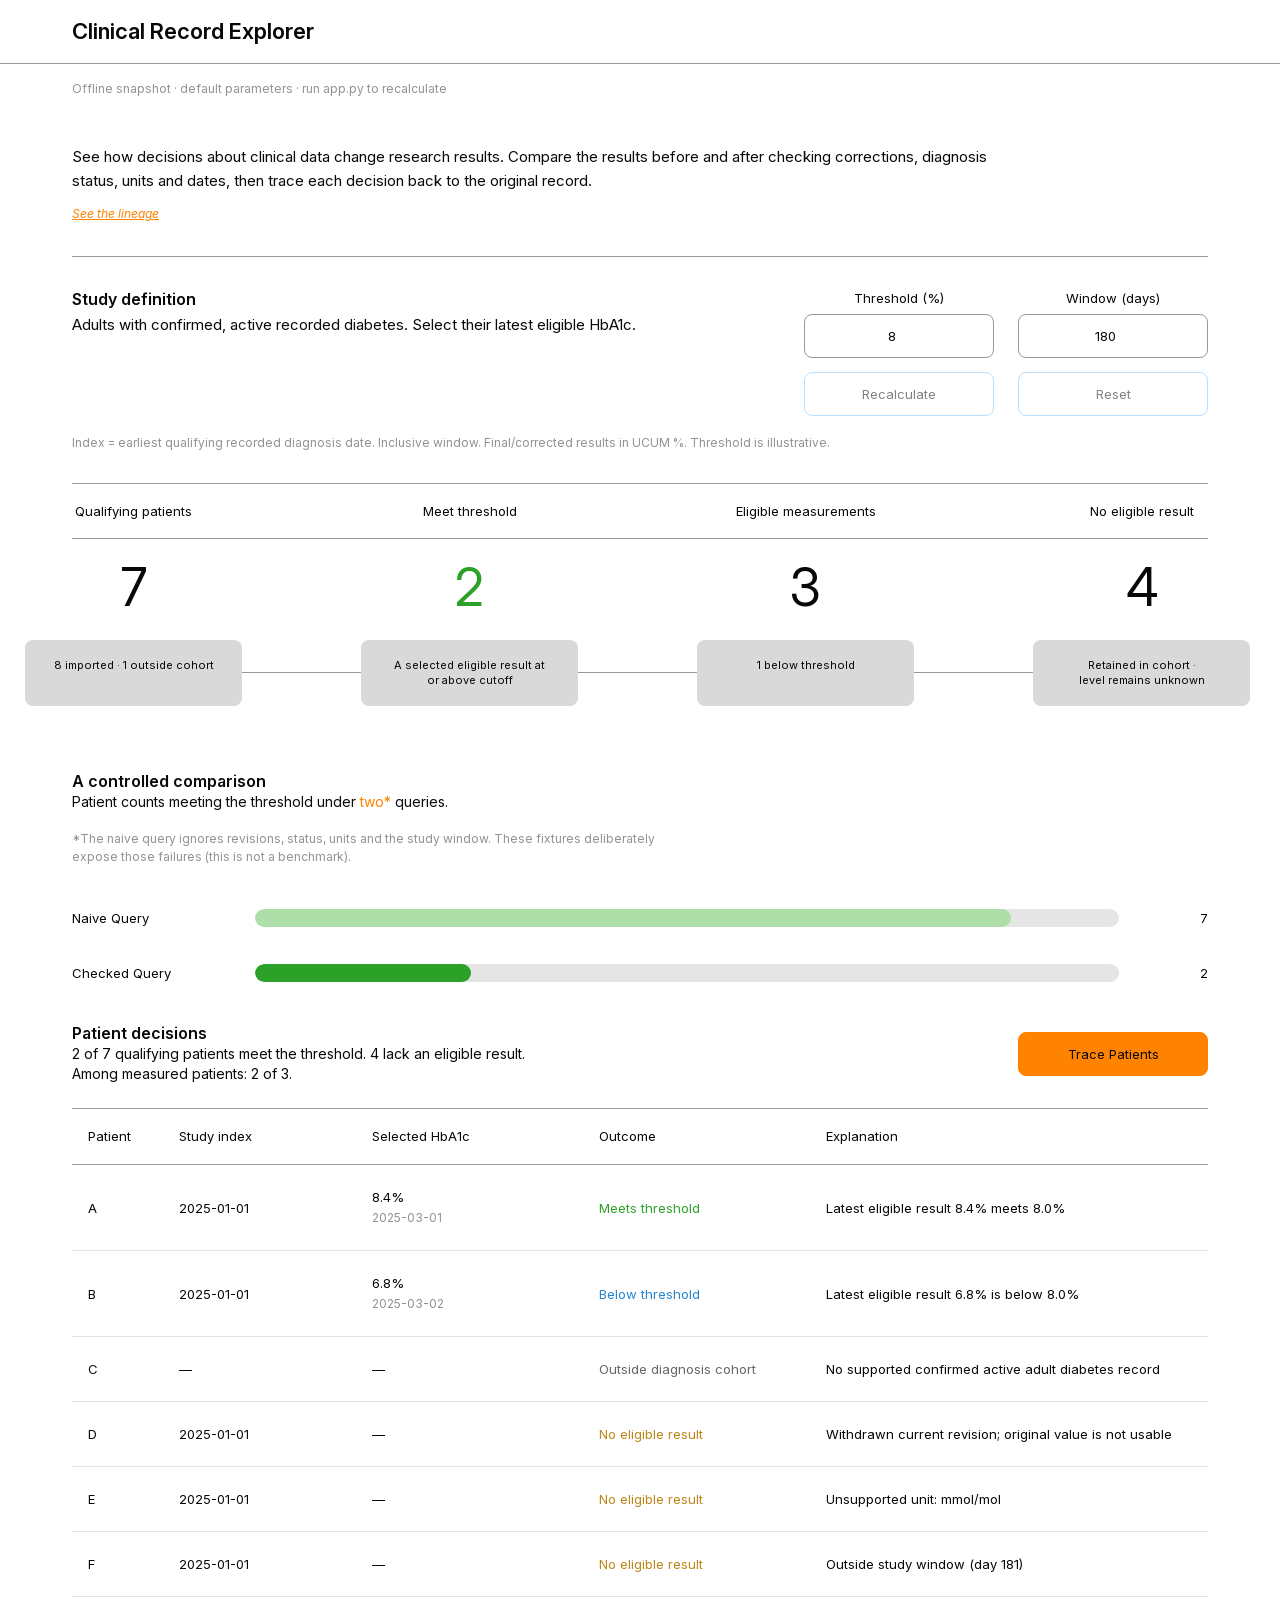
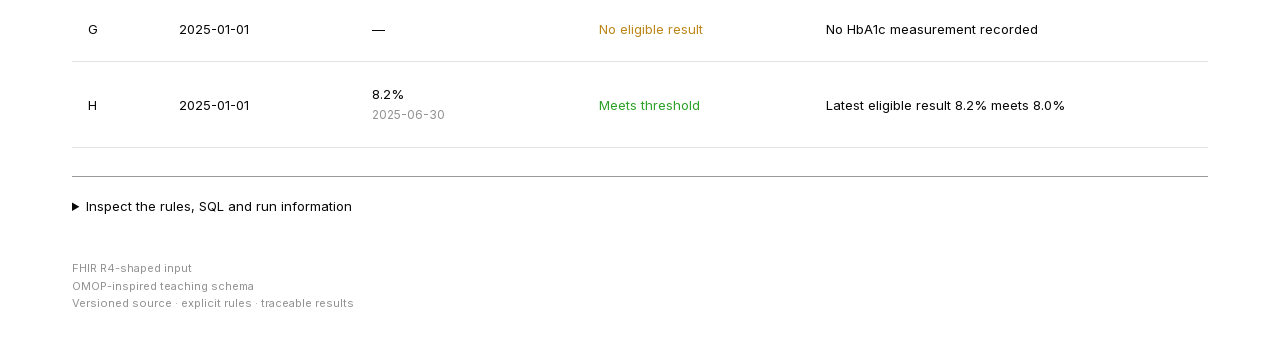
==== Preview.html @ def573db "Add initial implementation of Clinical Record Explorer - Introduced HTML structure for the applicati" ====
<!doctype html>
<html lang="en"><head><meta charset="utf-8"><meta name="viewport" content="width=device-width,initial-scale=1"><title>Clinical Record Explorer</title><link rel="icon" href="data:,"><style>@font-face{font-family:Inter;src:url('[data-uri]') format('woff2');font-style:normal;font-weight:100 900;font-display:swap}
@font-face{font-family:Inter;src:url('[data-uri]') format('woff2');font-style:italic;font-weight:100 900;font-display:swap}
:root{--margin:72px;--body:14px;--small:12px;--text:#080808;--muted:#929292;--line:#999;--orange:#ff8200;--green:#2ca127;--blue:#2585ce;--amber:#bc8619;--purple:#7155e9;--section-gap:36px;--control-height:44px;--graph-height:620px;--header-height:64px;--toolbar-height:0px}
*{box-sizing:border-box}html{scroll-padding-top:calc(var(--header-height) + var(--toolbar-height) + 16px)}body{margin:0;padding-top:var(--header-height);background:white;color:var(--text);font:400 var(--body)/1.45 Inter,sans-serif;font-synthesis:none}button,input,select,pre{font-family:inherit;font-weight:400}strong,b{font-weight:400}main{margin:0 var(--margin)}header{position:fixed;top:0;left:0;right:0;z-index:30;background:white;padding:18px var(--margin);border-bottom:1px solid var(--line)}h1{font-size:22px;line-height:27px;margin:0;font-weight:600}h2{font-size:16px;line-height:21px;margin:0;font-weight:600}h3{font-size:14px;font-weight:600;margin:18px 0 8px}p{margin:0;line-height:1.45}button,input,select{font-size:13px;color:var(--text)}button{cursor:pointer;background:white;border:1px solid #71c3ff;border-radius:8px;padding:10px 20px;min-height:var(--control-height)}button:hover{background:#f5f5f5}button:focus-visible,select:focus-visible,input:focus-visible,summary:focus-visible,[role=button]:focus-visible{outline:3px solid var(--purple);outline-offset:3px}button:disabled{opacity:.5}input,select{background:white;border:1px solid #999;border-radius:8px;padding:10px;min-width:0}input{width:100%;text-align:center;height:var(--control-height)}a,.orange{color:var(--orange)}.intro{padding:32px 0;border-bottom:1px solid var(--line)}.intro p{max-width:960px;font-size:15px;line-height:1.6}.lineage-link{display:inline-block;font-size:12px;font-weight:400;font-style:italic;text-decoration:underline;margin-top:12px}.study-region{padding:32px 0;border-bottom:1px solid var(--line)}.controls{display:flex;justify-content:space-between;align-items:start;gap:32px}.study-copy{max-width:780px}.study-copy p{font-size:15px;margin-top:4px}.note{font-size:var(--small);font-style:normal;font-weight:400;color:var(--muted);margin-top:18px;line-height:1.45}#study-note{max-width:850px}#study{display:grid;grid-template-columns:190px 190px;gap:14px 24px;flex-shrink:0}#study label{text-align:center;font-size:13px;display:grid;gap:6px}.controls.is-persistent{position:fixed;top:var(--header-height);left:0;right:0;z-index:29;padding:12px var(--margin);background:white;border-bottom:1px solid #ccc;align-items:center;gap:24px}.controls.is-persistent .study-copy{max-width:none}.controls.is-persistent #study{grid-template-columns:140px 140px 120px 88px;gap:12px;align-items:end}.controls.is-persistent input,.controls.is-persistent button{height:40px;min-height:40px}.controls.is-persistent button{padding:8px 12px}.controls.is-persistent #study label{gap:4px}.metrics{display:flex;justify-content:space-between;position:relative;padding-bottom:40px}.metric{width:217px;text-align:center}.metric:first-child{margin-left:-47px}.metric:last-child{margin-right:-42px}.metric .label{font-size:13px;padding:18px 0;white-space:nowrap}.metrics:before{content:'';position:absolute;top:54px;left:0;right:0;border-bottom:1px solid var(--line)}.metrics:after{content:'';position:absolute;top:188px;left:0;right:0;border-bottom:1px solid var(--line);z-index:-1}.number{font-size:52px;font-weight:400;margin-top:20px;line-height:1.1}.highlight .number{color:var(--green)}.hint{font-size:11px;line-height:15px;background:#d9d9d9;border-radius:8px;padding:18px 20px;min-height:66px;margin-top:24px}#statistics-end{height:1px}.compare{padding-top:24px}.compare .note{margin-top:18px}#comparison{margin-top:44px}.bar-row{display:grid;grid-template-columns:150px 1fr 56px;gap:33px;align-items:center;font-size:13px;margin-bottom:36px}.bar-row strong{text-align:right;font-weight:400}.track{height:18px;border-radius:12px;background:#e5e5e5;overflow:hidden}.fill{height:100%;background:var(--green);border-radius:12px}.fill.naive{background:#aedfa9}.decisions{margin-top:40px}.section-head{display:flex;justify-content:space-between;align-items:center;gap:24px;margin-bottom:24px}.primary{background:var(--orange);border-color:var(--orange);width:190px}.primary:hover{background:#f39124}.table-wrap{overflow:auto}table{width:100%;border-collapse:collapse;font-size:13px;table-layout:fixed}th{font-weight:400;text-align:left;padding:18px 16px;border-top:1px solid var(--line);border-bottom:1px solid var(--line)}td{padding:22px 16px;text-align:left;border-bottom:1px solid #e3e3e3;line-height:20px;overflow-wrap:anywhere}th:first-child{width:8%}th:nth-child(2){width:17%}th:nth-child(3){width:20%}th:nth-child(4){width:20%}th:nth-child(5){width:35%}tbody tr{cursor:pointer}tbody tr:hover{background:#faf8ff}.small{font-size:12px;color:var(--muted);font-weight:400}.meets_threshold{color:var(--green)}.below_threshold{color:var(--blue)}.no_eligible_result{color:var(--amber)}.outside_cohort{color:#666}#disclosure{border-top:1px solid var(--line);margin-top:28px;padding:20px 0}summary{cursor:pointer;font-size:13px;font-weight:400}.inspect-controls{display:flex;gap:24px;align-items:center;margin:20px 0}.inspect-controls label{font-size:13px}.inspect-controls button{margin-left:auto}#inspect-content{max-height:480px;overflow:auto;font-size:13px;line-height:1.6}pre{white-space:pre-wrap;overflow-wrap:anywhere;font:400 13px/1.6 Inter,sans-serif;background:#f7f7f7;padding:16px}footer{font-size:11px;color:var(--muted);font-weight:400;padding:24px 0;line-height:1.6}.text-button{border:0;padding:8px 0;min-height:0;font-size:13px}#back{float:right;margin-top:12px}.trace-intro{padding-top:16px}.trace-intro .note{margin-top:12px}.graph-toolbar{display:flex;gap:24px;align-items:center;margin:18px 0 12px;font-size:13px;clear:both}.graph-toolbar select{margin-left:12px;padding:8px 10px}.zoom-controls{margin-left:auto;display:flex;gap:8px}.zoom-controls button{padding:8px 14px;min-height:34px;border-color:#ddd;border-radius:6px}.graph-layout{position:relative}#canvas{height:var(--graph-height);min-width:0;border:1px solid #e4e2e9;border-radius:12px;background-image:radial-gradient(#d8d5e2 .8px,transparent .8px);background-size:22px 22px;overflow:hidden;touch-action:none}svg{width:100%;height:100%;user-select:none;display:block;font-family:Inter,sans-serif;font-weight:400}.edge{fill:none;stroke:#c8c5d1;stroke-width:1.2;marker-end:url(#arrow)}.edge.active{stroke:var(--purple);stroke-width:1.8}.edge.muted{stroke:#d8d5de}.node rect.card{fill:white;stroke:#d5d2de;stroke-width:1;filter:drop-shadow(0px 2px 2px #0000000b)}.node.active rect.card{stroke:var(--purple);stroke-width:1.8}.node.selected rect.card{stroke:var(--purple);stroke-width:2.5}.node.muted rect.card{fill:#fafafa}.node text{fill:#292334;font-weight:400}.node .title{font-weight:400;font-size:13px}.node .summary{font-size:13px}.node .decision{fill:#756b81;font-size:12px}.node .summary.meets_threshold{fill:var(--green)}.node .summary.below_threshold{fill:var(--blue)}.node .summary.no_eligible_result{fill:var(--amber)}.node .summary.outside_cohort{fill:#666}.node .port{fill:white;stroke:#a39abc;stroke-width:1}.lane-label{font-size:14px;fill:#463964;font-weight:400}.lane-label.muted{fill:#777}.card-inspect,.expand-control{cursor:pointer}.expand-control rect{fill:#f5f3fb;stroke:#ded9ec}.expand-control text{font-size:18px;fill:var(--purple);font-weight:400}#inspector{position:absolute;right:12px;top:12px;z-index:2;width:390px;border:1px solid #d7d3e2;border-radius:12px;padding:20px;background:white;max-height:calc(var(--graph-height) - 24px);overflow:auto;font-size:13px;box-shadow:0 8px 30px #30264922}#inspector h2{margin-top:12px;margin-bottom:12px}#inspector p{margin:10px 0}#inspector button{padding:8px 12px;min-height:32px;float:right}#inspector article{border-top:1px solid #e5e2ec;padding-top:6px;margin-top:18px}#graph-error{margin:30px;max-width:650px;background:white;border:1px solid #ddd;border-radius:10px;padding:24px;font-size:14px}#graph-error h3{margin-top:0}#graph-error p{margin-bottom:20px}#error{color:#a33;margin:20px 0}.snapshot-note{font-size:12px;color:var(--muted);margin:16px 0}.trace-view .snapshot-note{display:none}.trace-view .study-region{padding:18px 0}[hidden]{display:none!important}
@media(min-width:901px) and (max-height:960px){.trace-view{--graph-height:560px}.trace-view .trace-intro{padding-top:12px}.trace-view .graph-toolbar{margin-top:12px}}
@media(max-width:1100px) and (min-width:901px){.controls.is-persistent .study-copy p{font-size:13px}.controls.is-persistent #study{grid-template-columns:100px 100px 108px 76px;gap:8px}}
@media(max-width:900px){:root{--margin:20px;--graph-height:580px}header{padding:16px var(--margin)}.intro{padding:24px 0}.study-region{padding:24px 0}.controls{flex-direction:column;gap:18px}.study-copy{max-width:none}#study{width:100%;grid-template-columns:1fr 1fr;gap:12px 16px}.desktop{display:none}.metrics{display:grid;grid-template-columns:1fr 1fr;gap:20px;padding:24px 0}.metrics:before,.metrics:after{display:none}.metric{width:auto;margin:0!important}.metric .label{padding:10px 0;white-space:normal}.number{margin-top:12px;font-size:52px}.hint{margin-top:16px}.bar-row{grid-template-columns:100px 1fr 25px;gap:16px}.section-head{align-items:flex-start}.primary{width:auto;white-space:nowrap;padding:10px 14px}table{min-width:900px}.graph-toolbar{flex-wrap:wrap;gap:12px}.zoom-controls{margin-left:0}#inspector{position:relative;width:100%;right:auto;top:auto;margin-top:16px;max-height:480px}.inspect-controls{flex-wrap:wrap}.inspect-controls button{margin-left:0}#back{float:none;margin-top:12px}.trace-intro{padding-top:8px}.controls.is-persistent{display:grid;grid-template-columns:1fr;gap:10px;padding:10px var(--margin)}.controls.is-persistent .study-copy p{font-size:13px;line-height:1.4}.controls.is-persistent #study{grid-template-columns:1fr 1fr;gap:8px 16px}.controls.is-persistent #study label{font-size:12px;gap:4px}.controls.is-persistent input,.controls.is-persistent button{height:36px;min-height:36px}.trace-view .study-region{padding:16px 0}}

/* Keep the two fixed regions on stable compositor layers during scroll. */
header,.controls.is-persistent{will-change:transform}
</style></head><body>
<header><h1>Clinical Record Explorer</h1></header><main>
<p class="snapshot-note">Offline snapshot · default parameters · run app.py to recalculate</p><section class="intro" id="intro"><p>See how decisions about clinical data change research results. Compare the results before and after checking corrections, diagnosis status, units and dates, then trace each decision back to the original record.</p><a href="#trace" id="see" class="lineage-link">See the lineage</a></section>
<section class="study-region" id="study-region"><div id="study-slot"><div class="controls" id="study-controls" aria-label="Study controls"><div class="study-copy"><h2>Study definition</h2><p>Adults with confirmed, active recorded diabetes. Select their latest eligible HbA1c.</p></div><form id="study"><label>Threshold (%)<input id="threshold" type="number" min="0" max="30" step="0.1" value="8" required></label><label>Window (days)<input id="days" type="number" min="0" max="730" step="1" value="180" required></label><button id="apply" type="submit">Recalculate</button><button id="reset" type="button">Reset</button></form></div></div><p class="note" id="study-note">Index = earliest qualifying recorded diagnosis date. Inclusive window. Final/corrected results in UCUM %. Threshold is illustrative.</p></section>
<p id="error" role="alert" hidden></p><div id="overview"><section class="metrics" id="metrics"></section><div id="statistics-end" aria-hidden="true"></div>
<section class="compare"><h2>A controlled comparison</h2><p>Patient counts meeting the threshold under <span class="orange">two*</span> queries.</p><p class="note">*The naive query ignores revisions, status, units and the study window. These fixtures deliberately<br class="desktop"> expose those failures (this is not a benchmark).</p><div id="comparison"></div></section>
<section class="decisions"><div class="section-head"><div><h2>Patient decisions</h2><p id="denominator"></p></div><button id="trace-open" class="primary">Trace Patients</button></div><div class="table-wrap"><table><thead><tr><th>Patient</th><th>Study index</th><th>Selected HbA1c</th><th>Outcome</th><th>Explanation</th></tr></thead><tbody id="patients"></tbody></table></div></section></div>
<div id="trace" hidden><button id="back" class="text-button">← Back to overview</button><section class="trace-intro"><h2>Follow the evidence</h2><p>See how transformation decisions change a cohort result.</p><p class="note">Follow each source revision, transformation check and study decision. Select a card to inspect its evidence.</p></section><div class="graph-toolbar"><label>Patient focus <select id="patient-select"></select></label><span id="focus-label" aria-live="polite"></span><div class="zoom-controls"><button id="zoom-in" aria-label="Zoom in">+</button><button id="zoom-out" aria-label="Zoom out">−</button><button id="fit">Fit to view</button></div></div><div class="graph-layout"><div id="canvas"><div id="graph-error" role="alert" hidden><h3>Evidence graph unavailable</h3><p id="graph-error-message"></p><button id="graph-retry" type="button">Recalculate report</button></div><svg id="graph" aria-label="Clinical data lineage" role="group"><defs><marker id="arrow" viewBox="0 0 10 10" refX="9" refY="5" markerWidth="6" markerHeight="6" orient="auto-start-reverse"><path d="M 0 0 L 10 5 L 0 10 z" fill="context-stroke"/></marker></defs><g id="scene"></g></svg></div><aside id="inspector" hidden aria-label="Node inspection"></aside></div><p class="small">Purple paths identify the focused lineage. Scroll to zoom; drag the dotted canvas to pan. Every source revision remains available.</p></div>
<details id="disclosure"><summary>Inspect the rules, SQL and run information</summary><div class="inspect-controls"><label>Show <select id="inspect-select"><option>Rules</option><option>Cohort SQL</option><option>Run information</option><option>Relational output</option></select></label><label id="table-label" hidden>Table <select id="table-select"></select></label><button id="download">Export results</button></div><div id="inspect-content"></div></details>
<footer>FHIR R4-shaped input<br>OMOP-inspired teaching schema<br>Versioned source · explicit rules · traceable results</footer></main><script id="snapshot-report" type="application/json">{"schema_version": 2, "patients": [{"person_id": "A", "index_date": "2025-01-01", "measurement_id": "synthetic-clinic|Observation/hba1c-A", "effective_date": "2025-03-01", "value": 8.4, "outcome": "meets_threshold", "reason": "Latest eligible result 8.4% meets 8.0%", "warnings": [], "trace": [{"source_key": "synthetic-clinic|Condition/diabetes-A", "version": "original", "resource_type": "Condition", "patient_id": "A", "is_current": 1, "payload": {"clinicalStatus": {"coding": [{"code": "active", "system": "http://terminology.hl7.org/CodeSystem/condition-clinical"}]}, "code": {"coding": [{"code": "diabetes", "display": "Diabetes mellitus (teaching code)", "system": "https://example.org/clinical-record-explorer/codes"}]}, "encounter": {"reference": "Encounter/visit-A"}, "id": "diabetes-A", "meta": {"versionId": "original"}, "onsetDateTime": "2024-11-15", "recordedDate": "2025-01-01", "resourceType": "Condition", "subject": {"reference": "Patient/A"}, "verificationStatus": {"coding": [{"code": "confirmed", "system": "http://terminology.hl7.org/CodeSystem/condition-ver-status"}]}}, "disposition": "transformed", "reason": "Current resource retained in teaching relational subset"}, {"source_key": "synthetic-clinic|Encounter/visit-A", "version": "original", "resource_type": "Encounter", "patient_id": "A", "is_current": 1, "payload": {"class": {"code": "AMB", "system": "http://terminology.hl7.org/CodeSystem/v3-ActCode"}, "id": "visit-A", "meta": {"versionId": "original"}, "period": {"end": "2025-01-01", "start": "2025-01-01"}, "resourceType": "Encounter", "status": "finished", "subject": {"reference": "Patient/A"}}, "disposition": "transformed", "reason": "Current resource retained in teaching relational subset"}, {"source_key": "synthetic-clinic|Observation/hba1c-A", "version": "original", "resource_type": "Observation", "patient_id": "A", "is_current": 1, "payload": {"code": {"coding": [{"code": "hba1c", "display": "HbA1c (teaching code)", "system": "https://example.org/clinical-record-explorer/codes"}]}, "effectiveDateTime": "2025-03-01", "id": "hba1c-A", "meta": {"versionId": "original"}, "resourceType": "Observation", "status": "final", "subject": {"reference": "Patient/A"}, "valueQuantity": {"code": "%", "system": "http://unitsofmeasure.org", "unit": "%", "value": 8.4}}, "disposition": "transformed", "reason": "Current resource retained in teaching relational subset", "study_decision": "Selected latest eligible result", "selected": true}, {"source_key": "synthetic-clinic|Patient/A", "version": "original", "resource_type": "Patient", "patient_id": "A", "is_current": 1, "payload": {"birthDate": "1980-06-12", "id": "A", "meta": {"versionId": "original"}, "resourceType": "Patient"}, "disposition": "transformed", "reason": "Current resource retained in teaching relational subset"}]}, {"person_id": "B", "index_date": "2025-01-01", "measurement_id": "synthetic-clinic|Observation/hba1c-B", "effective_date": "2025-03-02", "value": 6.8, "outcome": "below_threshold", "reason": "Latest eligible result 6.8% is below 8.0%", "warnings": [], "trace": [{"source_key": "synthetic-clinic|Condition/diabetes-B", "version": "original", "resource_type": "Condition", "patient_id": "B", "is_current": 1, "payload": {"clinicalStatus": {"coding": [{"code": "active", "system": "http://terminology.hl7.org/CodeSystem/condition-clinical"}]}, "code": {"coding": [{"code": "diabetes", "display": "Diabetes mellitus (teaching code)", "system": "https://example.org/clinical-record-explorer/codes"}]}, "encounter": {"reference": "Encounter/visit-B"}, "id": "diabetes-B", "meta": {"versionId": "original"}, "onsetDateTime": "2024-11-15", "recordedDate": "2025-01-01", "resourceType": "Condition", "subject": {"reference": "Patient/B"}, "verificationStatus": {"coding": [{"code": "confirmed", "system": "http://terminology.hl7.org/CodeSystem/condition-ver-status"}]}}, "disposition": "transformed", "reason": "Current resource retained in teaching relational subset"}, {"source_key": "synthetic-clinic|Encounter/visit-B", "version": "original", "resource_type": "Encounter", "patient_id": "B", "is_current": 1, "payload": {"class": {"code": "AMB", "system": "http://terminology.hl7.org/CodeSystem/v3-ActCode"}, "id": "visit-B", "meta": {"versionId": "original"}, "period": {"end": "2025-01-01", "start": "2025-01-01"}, "resourceType": "Encounter", "status": "finished", "subject": {"reference": "Patient/B"}}, "disposition": "transformed", "reason": "Current resource retained in teaching relational subset"}, {"source_key": "synthetic-clinic|Observation/hba1c-B", "version": "corrected-release", "resource_type": "Observation", "patient_id": "B", "is_current": 1, "payload": {"code": {"coding": [{"code": "hba1c", "display": "HbA1c (teaching code)", "system": "https://example.org/clinical-record-explorer/codes"}]}, "effectiveDateTime": "2025-03-02", "id": "hba1c-B", "meta": {"versionId": "corrected-release"}, "resourceType": "Observation", "status": "corrected", "subject": {"reference": "Patient/B"}, "valueQuantity": {"code": "%", "system": "http://unitsofmeasure.org", "unit": "%", "value": 6.8}}, "disposition": "transformed", "reason": "Current resource retained in teaching relational subset", "study_decision": "Selected latest eligible result", "selected": true}, {"source_key": "synthetic-clinic|Observation/hba1c-B", "version": "original", "resource_type": "Observation", "patient_id": "B", "is_current": 0, "payload": {"code": {"coding": [{"code": "hba1c", "display": "HbA1c (teaching code)", "system": "https://example.org/clinical-record-explorer/codes"}]}, "effectiveDateTime": "2025-03-02", "id": "hba1c-B", "meta": {"versionId": "original"}, "resourceType": "Observation", "status": "final", "subject": {"reference": "Patient/B"}, "valueQuantity": {"code": "%", "system": "http://unitsofmeasure.org", "unit": "%", "value": 9.1}}, "disposition": "superseded", "reason": "Preserved in source history; not transformed as current", "study_decision": "Superseded revision; retained only as source history", "selected": false}, {"source_key": "synthetic-clinic|Patient/B", "version": "original", "resource_type": "Patient", "patient_id": "B", "is_current": 1, "payload": {"birthDate": "1980-06-12", "id": "B", "meta": {"versionId": "original"}, "resourceType": "Patient"}, "disposition": "transformed", "reason": "Current resource retained in teaching relational subset"}]}, {"person_id": "C", "index_date": null, "measurement_id": null, "effective_date": null, "value": null, "outcome": "outside_cohort", "reason": "No supported confirmed active adult diabetes record", "warnings": [], "trace": [{"source_key": "synthetic-clinic|Condition/diabetes-C", "version": "original", "resource_type": "Condition", "patient_id": "C", "is_current": 1, "payload": {"code": {"coding": [{"code": "diabetes", "display": "Diabetes mellitus (teaching code)", "system": "https://example.org/clinical-record-explorer/codes"}]}, "encounter": {"reference": "Encounter/visit-C"}, "id": "diabetes-C", "meta": {"versionId": "original"}, "onsetDateTime": "2024-11-15", "recordedDate": "2025-01-01", "resourceType": "Condition", "subject": {"reference": "Patient/C"}, "verificationStatus": {"coding": [{"code": "refuted", "system": "http://terminology.hl7.org/CodeSystem/condition-ver-status"}]}}, "disposition": "transformed", "reason": "Current resource retained in teaching relational subset"}, {"source_key": "synthetic-clinic|Encounter/visit-C", "version": "original", "resource_type": "Encounter", "patient_id": "C", "is_current": 1, "payload": {"class": {"code": "AMB", "system": "http://terminology.hl7.org/CodeSystem/v3-ActCode"}, "id": "visit-C", "meta": {"versionId": "original"}, "period": {"end": "2025-01-01", "start": "2025-01-01"}, "resourceType": "Encounter", "status": "finished", "subject": {"reference": "Patient/C"}}, "disposition": "transformed", "reason": "Current resource retained in teaching relational subset"}, {"source_key": "synthetic-clinic|Observation/hba1c-C", "version": "original", "resource_type": "Observation", "patient_id": "C", "is_current": 1, "payload": {"code": {"coding": [{"code": "hba1c", "display": "HbA1c (teaching code)", "system": "https://example.org/clinical-record-explorer/codes"}]}, "effectiveDateTime": "2025-03-01", "id": "hba1c-C", "meta": {"versionId": "original"}, "resourceType": "Observation", "status": "final", "subject": {"reference": "Patient/C"}, "valueQuantity": {"code": "%", "system": "http://unitsofmeasure.org", "unit": "%", "value": 8.7}}, "disposition": "transformed", "reason": "Current resource retained in teaching relational subset", "study_decision": "Patient outside diagnosis cohort", "selected": false}, {"source_key": "synthetic-clinic|Patient/C", "version": "original", "resource_type": "Patient", "patient_id": "C", "is_current": 1, "payload": {"birthDate": "1980-06-12", "id": "C", "meta": {"versionId": "original"}, "resourceType": "Patient"}, "disposition": "transformed", "reason": "Current resource retained in teaching relational subset"}]}, {"person_id": "D", "index_date": "2025-01-01", "measurement_id": null, "effective_date": null, "value": null, "outcome": "no_eligible_result", "reason": "Withdrawn current revision; original value is not usable", "warnings": [], "trace": [{"source_key": "synthetic-clinic|Condition/diabetes-D", "version": "original", "resource_type": "Condition", "patient_id": "D", "is_current": 1, "payload": {"clinicalStatus": {"coding": [{"code": "active", "system": "http://terminology.hl7.org/CodeSystem/condition-clinical"}]}, "code": {"coding": [{"code": "diabetes", "display": "Diabetes mellitus (teaching code)", "system": "https://example.org/clinical-record-explorer/codes"}]}, "encounter": {"reference": "Encounter/visit-D"}, "id": "diabetes-D", "meta": {"versionId": "original"}, "onsetDateTime": "2024-11-15", "recordedDate": "2025-01-01", "resourceType": "Condition", "subject": {"reference": "Patient/D"}, "verificationStatus": {"coding": [{"code": "confirmed", "system": "http://terminology.hl7.org/CodeSystem/condition-ver-status"}]}}, "disposition": "transformed", "reason": "Current resource retained in teaching relational subset"}, {"source_key": "synthetic-clinic|Encounter/visit-D", "version": "original", "resource_type": "Encounter", "patient_id": "D", "is_current": 1, "payload": {"class": {"code": "AMB", "system": "http://terminology.hl7.org/CodeSystem/v3-ActCode"}, "id": "visit-D", "meta": {"versionId": "original"}, "period": {"end": "2025-01-01", "start": "2025-01-01"}, "resourceType": "Encounter", "status": "finished", "subject": {"reference": "Patient/D"}}, "disposition": "transformed", "reason": "Current resource retained in teaching relational subset"}, {"source_key": "synthetic-clinic|Observation/hba1c-D", "version": "original", "resource_type": "Observation", "patient_id": "D", "is_current": 0, "payload": {"code": {"coding": [{"code": "hba1c", "display": "HbA1c (teaching code)", "system": "https://example.org/clinical-record-explorer/codes"}]}, "effectiveDateTime": "2025-03-03", "id": "hba1c-D", "meta": {"versionId": "original"}, "resourceType": "Observation", "status": "final", "subject": {"reference": "Patient/D"}, "valueQuantity": {"code": "%", "system": "http://unitsofmeasure.org", "unit": "%", "value": 9.2}}, "disposition": "superseded", "reason": "Preserved in source history; not transformed as current", "study_decision": "Superseded revision; retained only as source history", "selected": false}, {"source_key": "synthetic-clinic|Observation/hba1c-D", "version": "withdrawn-release", "resource_type": "Observation", "patient_id": "D", "is_current": 1, "payload": {"code": {"coding": [{"code": "hba1c", "display": "HbA1c (teaching code)", "system": "https://example.org/clinical-record-explorer/codes"}]}, "effectiveDateTime": "2025-03-03", "id": "hba1c-D", "meta": {"versionId": "withdrawn-release"}, "resourceType": "Observation", "status": "entered-in-error", "subject": {"reference": "Patient/D"}}, "disposition": "withdrawn", "reason": "Current measurement entered-in-error; previous value cannot reappear", "study_decision": "Withdrawn current revision; original value is not usable", "selected": false}, {"source_key": "synthetic-clinic|Patient/D", "version": "original", "resource_type": "Patient", "patient_id": "D", "is_current": 1, "payload": {"birthDate": "1980-06-12", "id": "D", "meta": {"versionId": "original"}, "resourceType": "Patient"}, "disposition": "transformed", "reason": "Current resource retained in teaching relational subset"}]}, {"person_id": "E", "index_date": "2025-01-01", "measurement_id": null, "effective_date": null, "value": null, "outcome": "no_eligible_result", "reason": "Unsupported unit: mmol/mol", "warnings": [], "trace": [{"source_key": "synthetic-clinic|Condition/diabetes-E", "version": "original", "resource_type": "Condition", "patient_id": "E", "is_current": 1, "payload": {"clinicalStatus": {"coding": [{"code": "active", "system": "http://terminology.hl7.org/CodeSystem/condition-clinical"}]}, "code": {"coding": [{"code": "diabetes", "display": "Diabetes mellitus (teaching code)", "system": "https://example.org/clinical-record-explorer/codes"}]}, "encounter": {"reference": "Encounter/visit-E"}, "id": "diabetes-E", "meta": {"versionId": "original"}, "onsetDateTime": "2024-11-15", "recordedDate": "2025-01-01", "resourceType": "Condition", "subject": {"reference": "Patient/E"}, "verificationStatus": {"coding": [{"code": "confirmed", "system": "http://terminology.hl7.org/CodeSystem/condition-ver-status"}]}}, "disposition": "transformed", "reason": "Current resource retained in teaching relational subset"}, {"source_key": "synthetic-clinic|Encounter/visit-E", "version": "original", "resource_type": "Encounter", "patient_id": "E", "is_current": 1, "payload": {"class": {"code": "AMB", "system": "http://terminology.hl7.org/CodeSystem/v3-ActCode"}, "id": "visit-E", "meta": {"versionId": "original"}, "period": {"end": "2025-01-01", "start": "2025-01-01"}, "resourceType": "Encounter", "status": "finished", "subject": {"reference": "Patient/E"}}, "disposition": "transformed", "reason": "Current resource retained in teaching relational subset"}, {"source_key": "synthetic-clinic|Observation/hba1c-E", "version": "original", "resource_type": "Observation", "patient_id": "E", "is_current": 1, "payload": {"code": {"coding": [{"code": "hba1c", "display": "HbA1c (teaching code)", "system": "https://example.org/clinical-record-explorer/codes"}]}, "effectiveDateTime": "2025-03-01", "id": "hba1c-E", "meta": {"versionId": "original"}, "resourceType": "Observation", "status": "final", "subject": {"reference": "Patient/E"}, "valueQuantity": {"code": "mmol/mol", "system": "http://unitsofmeasure.org", "unit": "mmol/mol", "value": 64}}, "disposition": "transformed", "reason": "Current resource retained in teaching relational subset", "study_decision": "Unsupported unit: mmol/mol", "selected": false}, {"source_key": "synthetic-clinic|Patient/E", "version": "original", "resource_type": "Patient", "patient_id": "E", "is_current": 1, "payload": {"birthDate": "1980-06-12", "id": "E", "meta": {"versionId": "original"}, "resourceType": "Patient"}, "disposition": "transformed", "reason": "Current resource retained in teaching relational subset"}]}, {"person_id": "F", "index_date": "2025-01-01", "measurement_id": null, "effective_date": null, "value": null, "outcome": "no_eligible_result", "reason": "Outside study window (day 181)", "warnings": [], "trace": [{"source_key": "synthetic-clinic|Condition/diabetes-F", "version": "original", "resource_type": "Condition", "patient_id": "F", "is_current": 1, "payload": {"clinicalStatus": {"coding": [{"code": "active", "system": "http://terminology.hl7.org/CodeSystem/condition-clinical"}]}, "code": {"coding": [{"code": "diabetes", "display": "Diabetes mellitus (teaching code)", "system": "https://example.org/clinical-record-explorer/codes"}]}, "encounter": {"reference": "Encounter/visit-F"}, "id": "diabetes-F", "meta": {"versionId": "original"}, "onsetDateTime": "2024-11-15", "recordedDate": "2025-01-01", "resourceType": "Condition", "subject": {"reference": "Patient/F"}, "verificationStatus": {"coding": [{"code": "confirmed", "system": "http://terminology.hl7.org/CodeSystem/condition-ver-status"}]}}, "disposition": "transformed", "reason": "Current resource retained in teaching relational subset"}, {"source_key": "synthetic-clinic|Encounter/visit-F", "version": "original", "resource_type": "Encounter", "patient_id": "F", "is_current": 1, "payload": {"class": {"code": "AMB", "system": "http://terminology.hl7.org/CodeSystem/v3-ActCode"}, "id": "visit-F", "meta": {"versionId": "original"}, "period": {"end": "2025-01-01", "start": "2025-01-01"}, "resourceType": "Encounter", "status": "finished", "subject": {"reference": "Patient/F"}}, "disposition": "transformed", "reason": "Current resource retained in teaching relational subset"}, {"source_key": "synthetic-clinic|Observation/hba1c-F", "version": "original", "resource_type": "Observation", "patient_id": "F", "is_current": 1, "payload": {"code": {"coding": [{"code": "hba1c", "display": "HbA1c (teaching code)", "system": "https://example.org/clinical-record-explorer/codes"}]}, "effectiveDateTime": "2025-07-01", "id": "hba1c-F", "meta": {"versionId": "original"}, "resourceType": "Observation", "status": "final", "subject": {"reference": "Patient/F"}, "valueQuantity": {"code": "%", "system": "http://unitsofmeasure.org", "unit": "%", "value": 8.9}}, "disposition": "transformed", "reason": "Current resource retained in teaching relational subset", "study_decision": "Outside study window (day 181)", "selected": false}, {"source_key": "synthetic-clinic|Patient/F", "version": "original", "resource_type": "Patient", "patient_id": "F", "is_current": 1, "payload": {"birthDate": "1980-06-12", "id": "F", "meta": {"versionId": "original"}, "resourceType": "Patient"}, "disposition": "transformed", "reason": "Current resource retained in teaching relational subset"}]}, {"person_id": "G", "index_date": "2025-01-01", "measurement_id": null, "effective_date": null, "value": null, "outcome": "no_eligible_result", "reason": "No HbA1c measurement recorded", "warnings": [], "trace": [{"source_key": "synthetic-clinic|Condition/diabetes-G", "version": "original", "resource_type": "Condition", "patient_id": "G", "is_current": 1, "payload": {"clinicalStatus": {"coding": [{"code": "active", "system": "http://terminology.hl7.org/CodeSystem/condition-clinical"}]}, "code": {"coding": [{"code": "diabetes", "display": "Diabetes mellitus (teaching code)", "system": "https://example.org/clinical-record-explorer/codes"}]}, "encounter": {"reference": "Encounter/visit-G"}, "id": "diabetes-G", "meta": {"versionId": "original"}, "onsetDateTime": "2024-11-15", "recordedDate": "2025-01-01", "resourceType": "Condition", "subject": {"reference": "Patient/G"}, "verificationStatus": {"coding": [{"code": "confirmed", "system": "http://terminology.hl7.org/CodeSystem/condition-ver-status"}]}}, "disposition": "transformed", "reason": "Current resource retained in teaching relational subset"}, {"source_key": "synthetic-clinic|Encounter/visit-G", "version": "original", "resource_type": "Encounter", "patient_id": "G", "is_current": 1, "payload": {"class": {"code": "AMB", "system": "http://terminology.hl7.org/CodeSystem/v3-ActCode"}, "id": "visit-G", "meta": {"versionId": "original"}, "period": {"end": "2025-01-01", "start": "2025-01-01"}, "resourceType": "Encounter", "status": "finished", "subject": {"reference": "Patient/G"}}, "disposition": "transformed", "reason": "Current resource retained in teaching relational subset"}, {"source_key": "synthetic-clinic|Patient/G", "version": "original", "resource_type": "Patient", "patient_id": "G", "is_current": 1, "payload": {"birthDate": "1980-06-12", "id": "G", "meta": {"versionId": "original"}, "resourceType": "Patient"}, "disposition": "transformed", "reason": "Current resource retained in teaching relational subset"}]}, {"person_id": "H", "index_date": "2025-01-01", "measurement_id": "synthetic-clinic|Observation/hba1c-H", "effective_date": "2025-06-30", "value": 8.2, "outcome": "meets_threshold", "reason": "Latest eligible result 8.2% meets 8.0%", "warnings": [], "trace": [{"source_key": "synthetic-clinic|Condition/diabetes-H", "version": "original", "resource_type": "Condition", "patient_id": "H", "is_current": 1, "payload": {"clinicalStatus": {"coding": [{"code": "active", "system": "http://terminology.hl7.org/CodeSystem/condition-clinical"}]}, "code": {"coding": [{"code": "diabetes", "display": "Diabetes mellitus (teaching code)", "system": "https://example.org/clinical-record-explorer/codes"}]}, "encounter": {"reference": "Encounter/visit-H"}, "id": "diabetes-H", "meta": {"versionId": "original"}, "onsetDateTime": "2024-11-15", "recordedDate": "2025-01-01", "resourceType": "Condition", "subject": {"reference": "Patient/H"}, "verificationStatus": {"coding": [{"code": "confirmed", "system": "http://terminology.hl7.org/CodeSystem/condition-ver-status"}]}}, "disposition": "transformed", "reason": "Current resource retained in teaching relational subset"}, {"source_key": "synthetic-clinic|Encounter/visit-H", "version": "original", "resource_type": "Encounter", "patient_id": "H", "is_current": 1, "payload": {"class": {"code": "AMB", "system": "http://terminology.hl7.org/CodeSystem/v3-ActCode"}, "id": "visit-H", "meta": {"versionId": "original"}, "period": {"end": "2025-01-01", "start": "2025-01-01"}, "resourceType": "Encounter", "status": "finished", "subject": {"reference": "Patient/H"}}, "disposition": "transformed", "reason": "Current resource retained in teaching relational subset"}, {"source_key": "synthetic-clinic|Observation/hba1c-H", "version": "original", "resource_type": "Observation", "patient_id": "H", "is_current": 1, "payload": {"code": {"coding": [{"code": "hba1c", "display": "HbA1c (teaching code)", "system": "https://example.org/clinical-record-explorer/codes"}]}, "effectiveDateTime": "2025-06-30", "id": "hba1c-H", "meta": {"versionId": "original"}, "resourceType": "Observation", "status": "final", "subject": {"reference": "Patient/H"}, "valueQuantity": {"code": "%", "system": "http://unitsofmeasure.org", "unit": "%", "value": 8.2}}, "disposition": "transformed", "reason": "Current resource retained in teaching relational subset", "study_decision": "Selected latest eligible result", "selected": true}, {"source_key": "synthetic-clinic|Patient/H", "version": "original", "resource_type": "Patient", "patient_id": "H", "is_current": 1, "payload": {"birthDate": "1980-06-12", "id": "H", "meta": {"versionId": "original"}, "resourceType": "Patient"}, "disposition": "transformed", "reason": "Current resource retained in teaching relational subset"}]}], "counts": {"meets_threshold": 2, "below_threshold": 1, "no_eligible_result": 4, "outside_cohort": 1, "imported": 8, "qualifying": 7, "measured": 3, "naive": 7}, "naive_patients": ["A", "B", "C", "D", "E", "F", "H"], "run": {"source_sha256": "121201d5b8865dd7796ec11200a6d075322c367884f2258c8c637ea8263b3373", "manifest_sha256": "79ea9115b85505bcac308246fca830393ae7e3ddecfff75f7697d1a8d2d7b890", "mapping_sha256": "3fb5fac6b09b7faa51e1512b077bd32a9fc8a8998cd3d5aa94cb170009504bf3", "supplied_payloads": 34, "unique_revisions": 33, "current_resources": 31, "duplicate_copies": 1, "source_namespace": "synthetic-clinic", "mapping_version": "teaching-1"}, "dispositions": {"superseded": 2, "transformed": 30, "withdrawn": 1}, "parameters": {"threshold": 8.0, "window_days": 180}, "tables": {"person": [{"person_id": "A", "birth_date": "1980-06-12"}, {"person_id": "B", "birth_date": "1980-06-12"}, {"person_id": "C", "birth_date": "1980-06-12"}, {"person_id": "D", "birth_date": "1980-06-12"}, {"person_id": "E", "birth_date": "1980-06-12"}, {"person_id": "F", "birth_date": "1980-06-12"}, {"person_id": "G", "birth_date": "1980-06-12"}, {"person_id": "H", "birth_date": "1980-06-12"}], "observation_period": [{"person_id": "A", "start_date": "2025-01-01", "end_date": "2025-12-31"}, {"person_id": "B", "start_date": "2025-01-01", "end_date": "2025-12-31"}, {"person_id": "C", "start_date": "2025-01-01", "end_date": "2025-12-31"}, {"person_id": "D", "start_date": "2025-01-01", "end_date": "2025-12-31"}, {"person_id": "E", "start_date": "2025-01-01", "end_date": "2025-12-31"}, {"person_id": "F", "start_date": "2025-01-01", "end_date": "2025-12-31"}, {"person_id": "G", "start_date": "2025-01-01", "end_date": "2025-12-31"}, {"person_id": "H", "start_date": "2025-01-01", "end_date": "2025-12-31"}], "visit_occurrence": [{"visit_id": "synthetic-clinic|Encounter/visit-A", "person_id": "A", "start_date": "2025-01-01", "end_date": "2025-01-01"}, {"visit_id": "synthetic-clinic|Encounter/visit-B", "person_id": "B", "start_date": "2025-01-01", "end_date": "2025-01-01"}, {"visit_id": "synthetic-clinic|Encounter/visit-C", "person_id": "C", "start_date": "2025-01-01", "end_date": "2025-01-01"}, {"visit_id": "synthetic-clinic|Encounter/visit-D", "person_id": "D", "start_date": "2025-01-01", "end_date": "2025-01-01"}, {"visit_id": "synthetic-clinic|Encounter/visit-E", "person_id": "E", "start_date": "2025-01-01", "end_date": "2025-01-01"}, {"visit_id": "synthetic-clinic|Encounter/visit-F", "person_id": "F", "start_date": "2025-01-01", "end_date": "2025-01-01"}, {"visit_id": "synthetic-clinic|Encounter/visit-G", "person_id": "G", "start_date": "2025-01-01", "end_date": "2025-01-01"}, {"visit_id": "synthetic-clinic|Encounter/visit-H", "person_id": "H", "start_date": "2025-01-01", "end_date": "2025-01-01"}], "condition_occurrence": [{"condition_id": "synthetic-clinic|Condition/diabetes-A", "person_id": "A", "visit_id": "synthetic-clinic|Encounter/visit-A", "source_system": "https://example.org/clinical-record-explorer/codes", "source_code": "diabetes", "local_concept": "LOCAL_DIABETES", "recorded_date": "2025-01-01", "onset_date": "2024-11-15"}, {"condition_id": "synthetic-clinic|Condition/diabetes-B", "person_id": "B", "visit_id": "synthetic-clinic|Encounter/visit-B", "source_system": "https://example.org/clinical-record-explorer/codes", "source_code": "diabetes", "local_concept": "LOCAL_DIABETES", "recorded_date": "2025-01-01", "onset_date": "2024-11-15"}, {"condition_id": "synthetic-clinic|Condition/diabetes-C", "person_id": "C", "visit_id": "synthetic-clinic|Encounter/visit-C", "source_system": "https://example.org/clinical-record-explorer/codes", "source_code": "diabetes", "local_concept": "LOCAL_DIABETES", "recorded_date": "2025-01-01", "onset_date": "2024-11-15"}, {"condition_id": "synthetic-clinic|Condition/diabetes-D", "person_id": "D", "visit_id": "synthetic-clinic|Encounter/visit-D", "source_system": "https://example.org/clinical-record-explorer/codes", "source_code": "diabetes", "local_concept": "LOCAL_DIABETES", "recorded_date": "2025-01-01", "onset_date": "2024-11-15"}, {"condition_id": "synthetic-clinic|Condition/diabetes-E", "person_id": "E", "visit_id": "synthetic-clinic|Encounter/visit-E", "source_system": "https://example.org/clinical-record-explorer/codes", "source_code": "diabetes", "local_concept": "LOCAL_DIABETES", "recorded_date": "2025-01-01", "onset_date": "2024-11-15"}, {"condition_id": "synthetic-clinic|Condition/diabetes-F", "person_id": "F", "visit_id": "synthetic-clinic|Encounter/visit-F", "source_system": "https://example.org/clinical-record-explorer/codes", "source_code": "diabetes", "local_concept": "LOCAL_DIABETES", "recorded_date": "2025-01-01", "onset_date": "2024-11-15"}, {"condition_id": "synthetic-clinic|Condition/diabetes-G", "person_id": "G", "visit_id": "synthetic-clinic|Encounter/visit-G", "source_system": "https://example.org/clinical-record-explorer/codes", "source_code": "diabetes", "local_concept": "LOCAL_DIABETES", "recorded_date": "2025-01-01", "onset_date": "2024-11-15"}, {"condition_id": "synthetic-clinic|Condition/diabetes-H", "person_id": "H", "visit_id": "synthetic-clinic|Encounter/visit-H", "source_system": "https://example.org/clinical-record-explorer/codes", "source_code": "diabetes", "local_concept": "LOCAL_DIABETES", "recorded_date": "2025-01-01", "onset_date": "2024-11-15"}], "condition_detail": [{"condition_id": "synthetic-clinic|Condition/diabetes-A", "verification_status": "confirmed", "clinical_status": "active"}, {"condition_id": "synthetic-clinic|Condition/diabetes-B", "verification_status": "confirmed", "clinical_status": "active"}, {"condition_id": "synthetic-clinic|Condition/diabetes-C", "verification_status": "refuted", "clinical_status": null}, {"condition_id": "synthetic-clinic|Condition/diabetes-D", "verification_status": "confirmed", "clinical_status": "active"}, {"condition_id": "synthetic-clinic|Condition/diabetes-E", "verification_status": "confirmed", "clinical_status": "active"}, {"condition_id": "synthetic-clinic|Condition/diabetes-F", "verification_status": "confirmed", "clinical_status": "active"}, {"condition_id": "synthetic-clinic|Condition/diabetes-G", "verification_status": "confirmed", "clinical_status": "active"}, {"condition_id": "synthetic-clinic|Condition/diabetes-H", "verification_status": "confirmed", "clinical_status": "active"}], "measurement": [{"measurement_id": "synthetic-clinic|Observation/hba1c-A", "person_id": "A", "visit_id": null, "source_system": "https://example.org/clinical-record-explorer/codes", "source_code": "hba1c", "local_concept": "LOCAL_HBA1C", "effective_date": "2025-03-01", "value": 8.4, "unit_system": "http://unitsofmeasure.org", "unit_code": "%"}, {"measurement_id": "synthetic-clinic|Observation/hba1c-B", "person_id": "B", "visit_id": null, "source_system": "https://example.org/clinical-record-explorer/codes", "source_code": "hba1c", "local_concept": "LOCAL_HBA1C", "effective_date": "2025-03-02", "value": 6.8, "unit_system": "http://unitsofmeasure.org", "unit_code": "%"}, {"measurement_id": "synthetic-clinic|Observation/hba1c-C", "person_id": "C", "visit_id": null, "source_system": "https://example.org/clinical-record-explorer/codes", "source_code": "hba1c", "local_concept": "LOCAL_HBA1C", "effective_date": "2025-03-01", "value": 8.7, "unit_system": "http://unitsofmeasure.org", "unit_code": "%"}, {"measurement_id": "synthetic-clinic|Observation/hba1c-E", "person_id": "E", "visit_id": null, "source_system": "https://example.org/clinical-record-explorer/codes", "source_code": "hba1c", "local_concept": "LOCAL_HBA1C", "effective_date": "2025-03-01", "value": 64.0, "unit_system": "http://unitsofmeasure.org", "unit_code": "mmol/mol"}, {"measurement_id": "synthetic-clinic|Observation/hba1c-F", "person_id": "F", "visit_id": null, "source_system": "https://example.org/clinical-record-explorer/codes", "source_code": "hba1c", "local_concept": "LOCAL_HBA1C", "effective_date": "2025-07-01", "value": 8.9, "unit_system": "http://unitsofmeasure.org", "unit_code": "%"}, {"measurement_id": "synthetic-clinic|Observation/hba1c-H", "person_id": "H", "visit_id": null, "source_system": "https://example.org/clinical-record-explorer/codes", "source_code": "hba1c", "local_concept": "LOCAL_HBA1C", "effective_date": "2025-06-30", "value": 8.2, "unit_system": "http://unitsofmeasure.org", "unit_code": "%"}], "measurement_detail": [{"measurement_id": "synthetic-clinic|Observation/hba1c-A", "status": "final", "supported_unit": 1}, {"measurement_id": "synthetic-clinic|Observation/hba1c-B", "status": "corrected", "supported_unit": 1}, {"measurement_id": "synthetic-clinic|Observation/hba1c-C", "status": "final", "supported_unit": 1}, {"measurement_id": "synthetic-clinic|Observation/hba1c-E", "status": "final", "supported_unit": 0}, {"measurement_id": "synthetic-clinic|Observation/hba1c-F", "status": "final", "supported_unit": 1}, {"measurement_id": "synthetic-clinic|Observation/hba1c-H", "status": "final", "supported_unit": 1}]}, "sql": "WITH qualifying AS (\n SELECT c.person_id, MIN(c.recorded_date) AS index_date\n FROM condition_occurrence c JOIN condition_detail d USING(condition_id)\n JOIN person p USING(person_id)\n WHERE c.local_concept='LOCAL_DIABETES'\n AND d.verification_status='confirmed' AND d.clinical_status='active'\n AND c.recorded_date >= date(p.birth_date,'+18 years')\n GROUP BY c.person_id\n), eligible AS (\n SELECT m.*, q.index_date,\n ROW_NUMBER() OVER(PARTITION BY m.person_id ORDER BY m.effective_date DESC,m.measurement_id ASC) AS rn\n FROM measurement m JOIN measurement_detail d USING(measurement_id)\n JOIN qualifying q USING(person_id)\n WHERE m.local_concept='LOCAL_HBA1C' AND d.status IN ('final','corrected')\n AND d.supported_unit=1 AND m.value IS NOT NULL\n AND m.effective_date BETWEEN q.index_date AND date(q.index_date,'+' || :window_days || ' days')\n), result AS (\n SELECT p.person_id, q.index_date, e.measurement_id, e.effective_date, e.value,\n CASE WHEN q.person_id IS NULL THEN 'outside_cohort'\n WHEN e.measurement_id IS NULL THEN 'no_eligible_result'\n WHEN e.value>=:threshold THEN 'meets_threshold' ELSE 'below_threshold' END AS outcome\n FROM person p LEFT JOIN qualifying q USING(person_id)\n LEFT JOIN eligible e ON e.person_id=p.person_id AND e.rn=1\n)\nSELECT * FROM result ORDER BY person_id;\n", "lineage": {"schema_version": 1, "nodes": [{"id": "A:patient", "patient_id": "A", "rule_id": "patient", "title": "Patient A", "decision": "pass", "reason": "Current patient in relational output", "evidence": {"birth_date": "1980-06-12"}, "explanation": "Current patient in relational output", "information": "source", "source_key": "synthetic-clinic|Patient/A", "version": "original", "disposition": "transformed", "source_json": {"birthDate": "1980-06-12", "id": "A", "meta": {"versionId": "original"}, "resourceType": "Patient"}}, {"id": "A:record-0", "patient_id": "A", "rule_id": "record-0", "title": "Condition / diabetes-A", "decision": "pass", "reason": "Original source revision retained", "evidence": {"version": "original", "current": true, "disposition": "transformed"}, "explanation": "Original source revision retained", "information": "source", "source_key": "synthetic-clinic|Condition/diabetes-A", "version": "original", "disposition": "transformed", "source_json": {"clinicalStatus": {"coding": [{"code": "active", "system": "http://terminology.hl7.org/CodeSystem/condition-clinical"}]}, "code": {"coding": [{"code": "diabetes", "display": "Diabetes mellitus (teaching code)", "system": "https://example.org/clinical-record-explorer/codes"}]}, "encounter": {"reference": "Encounter/visit-A"}, "id": "diabetes-A", "meta": {"versionId": "original"}, "onsetDateTime": "2024-11-15", "recordedDate": "2025-01-01", "resourceType": "Condition", "subject": {"reference": "Patient/A"}, "verificationStatus": {"coding": [{"code": "confirmed", "system": "http://terminology.hl7.org/CodeSystem/condition-ver-status"}]}}}, {"id": "A:record-0-revision", "patient_id": "A", "rule_id": "record-0-revision", "title": "Revision selection", "decision": "pass", "reason": "Explicit manifest selects this opaque version; identical payload copies collapse", "evidence": {"is_current": true, "version": "original"}, "explanation": "Explicit manifest selects this opaque version; identical payload copies collapse", "information": "derived", "source_key": "synthetic-clinic|Condition/diabetes-A", "version": "original", "disposition": "transformed", "source_json": {"clinicalStatus": {"coding": [{"code": "active", "system": "http://terminology.hl7.org/CodeSystem/condition-clinical"}]}, "code": {"coding": [{"code": "diabetes", "display": "Diabetes mellitus (teaching code)", "system": "https://example.org/clinical-record-explorer/codes"}]}, "encounter": {"reference": "Encounter/visit-A"}, "id": "diabetes-A", "meta": {"versionId": "original"}, "onsetDateTime": "2024-11-15", "recordedDate": "2025-01-01", "resourceType": "Condition", "subject": {"reference": "Patient/A"}, "verificationStatus": {"coding": [{"code": "confirmed", "system": "http://terminology.hl7.org/CodeSystem/condition-ver-status"}]}}}, {"id": "A:record-0-transform", "patient_id": "A", "rule_id": "record-0-transform", "title": "Transformation / audit", "decision": "pass", "reason": "Current resource retained in teaching relational subset", "evidence": {"disposition": "transformed"}, "explanation": "Current resource retained in teaching relational subset", "information": "derived", "source_key": "synthetic-clinic|Condition/diabetes-A", "version": "original", "disposition": "transformed", "source_json": {"clinicalStatus": {"coding": [{"code": "active", "system": "http://terminology.hl7.org/CodeSystem/condition-clinical"}]}, "code": {"coding": [{"code": "diabetes", "display": "Diabetes mellitus (teaching code)", "system": "https://example.org/clinical-record-explorer/codes"}]}, "encounter": {"reference": "Encounter/visit-A"}, "id": "diabetes-A", "meta": {"versionId": "original"}, "onsetDateTime": "2024-11-15", "recordedDate": "2025-01-01", "resourceType": "Condition", "subject": {"reference": "Patient/A"}, "verificationStatus": {"coding": [{"code": "confirmed", "system": "http://terminology.hl7.org/CodeSystem/condition-ver-status"}]}}}, {"id": "A:record-0-mapping", "patient_id": "A", "rule_id": "record-0-mapping", "title": "Diagnosis code mapping", "decision": "pass", "reason": "Mapped diagnosis must be LOCAL_DIABETES", "evidence": {"coding": {"coding": [{"code": "diabetes", "display": "Diabetes mellitus (teaching code)", "system": "https://example.org/clinical-record-explorer/codes"}]}, "local_concept": "LOCAL_DIABETES"}, "explanation": "Mapped diagnosis must be LOCAL_DIABETES", "information": "derived", "source_key": "synthetic-clinic|Condition/diabetes-A", "version": "original", "disposition": "transformed", "source_json": {"clinicalStatus": {"coding": [{"code": "active", "system": "http://terminology.hl7.org/CodeSystem/condition-clinical"}]}, "code": {"coding": [{"code": "diabetes", "display": "Diabetes mellitus (teaching code)", "system": "https://example.org/clinical-record-explorer/codes"}]}, "encounter": {"reference": "Encounter/visit-A"}, "id": "diabetes-A", "meta": {"versionId": "original"}, "onsetDateTime": "2024-11-15", "recordedDate": "2025-01-01", "resourceType": "Condition", "subject": {"reference": "Patient/A"}, "verificationStatus": {"coding": [{"code": "confirmed", "system": "http://terminology.hl7.org/CodeSystem/condition-ver-status"}]}}}, {"id": "A:record-0-verification", "patient_id": "A", "rule_id": "record-0-verification", "title": "Diagnosis verification", "decision": "pass", "reason": "Study requires confirmed verification", "evidence": {"verificationStatus": {"coding": [{"code": "confirmed", "system": "http://terminology.hl7.org/CodeSystem/condition-ver-status"}]}}, "explanation": "Study requires confirmed verification", "information": "derived", "source_key": "synthetic-clinic|Condition/diabetes-A", "version": "original", "disposition": "transformed", "source_json": {"clinicalStatus": {"coding": [{"code": "active", "system": "http://terminology.hl7.org/CodeSystem/condition-clinical"}]}, "code": {"coding": [{"code": "diabetes", "display": "Diabetes mellitus (teaching code)", "system": "https://example.org/clinical-record-explorer/codes"}]}, "encounter": {"reference": "Encounter/visit-A"}, "id": "diabetes-A", "meta": {"versionId": "original"}, "onsetDateTime": "2024-11-15", "recordedDate": "2025-01-01", "resourceType": "Condition", "subject": {"reference": "Patient/A"}, "verificationStatus": {"coding": [{"code": "confirmed", "system": "http://terminology.hl7.org/CodeSystem/condition-ver-status"}]}}}, {"id": "A:record-0-clinical", "patient_id": "A", "rule_id": "record-0-clinical", "title": "Clinical status", "decision": "pass", "reason": "Study requires active clinical status", "evidence": {"clinicalStatus": {"coding": [{"code": "active", "system": "http://terminology.hl7.org/CodeSystem/condition-clinical"}]}}, "explanation": "Study requires active clinical status", "information": "derived", "source_key": "synthetic-clinic|Condition/diabetes-A", "version": "original", "disposition": "transformed", "source_json": {"clinicalStatus": {"coding": [{"code": "active", "system": "http://terminology.hl7.org/CodeSystem/condition-clinical"}]}, "code": {"coding": [{"code": "diabetes", "display": "Diabetes mellitus (teaching code)", "system": "https://example.org/clinical-record-explorer/codes"}]}, "encounter": {"reference": "Encounter/visit-A"}, "id": "diabetes-A", "meta": {"versionId": "original"}, "onsetDateTime": "2024-11-15", "recordedDate": "2025-01-01", "resourceType": "Condition", "subject": {"reference": "Patient/A"}, "verificationStatus": {"coding": [{"code": "confirmed", "system": "http://terminology.hl7.org/CodeSystem/condition-ver-status"}]}}}, {"id": "A:record-0-adult", "patient_id": "A", "rule_id": "record-0-adult", "title": "Adult at recorded index", "decision": "pass", "reason": "Recorded diagnosis date must be on or after the eighteenth birthday", "evidence": {"birth_date": "1980-06-12", "recorded_date": "2025-01-01"}, "explanation": "Recorded diagnosis date must be on or after the eighteenth birthday", "information": "derived", "source_key": "synthetic-clinic|Condition/diabetes-A", "version": "original", "disposition": "transformed", "source_json": {"clinicalStatus": {"coding": [{"code": "active", "system": "http://terminology.hl7.org/CodeSystem/condition-clinical"}]}, "code": {"coding": [{"code": "diabetes", "display": "Diabetes mellitus (teaching code)", "system": "https://example.org/clinical-record-explorer/codes"}]}, "encounter": {"reference": "Encounter/visit-A"}, "id": "diabetes-A", "meta": {"versionId": "original"}, "onsetDateTime": "2024-11-15", "recordedDate": "2025-01-01", "resourceType": "Condition", "subject": {"reference": "Patient/A"}, "verificationStatus": {"coding": [{"code": "confirmed", "system": "http://terminology.hl7.org/CodeSystem/condition-ver-status"}]}}}, {"id": "A:record-1", "patient_id": "A", "rule_id": "record-1", "title": "Encounter / visit-A", "decision": "pass", "reason": "Original source revision retained", "evidence": {"version": "original", "current": true, "disposition": "transformed"}, "explanation": "Original source revision retained", "information": "source", "source_key": "synthetic-clinic|Encounter/visit-A", "version": "original", "disposition": "transformed", "source_json": {"class": {"code": "AMB", "system": "http://terminology.hl7.org/CodeSystem/v3-ActCode"}, "id": "visit-A", "meta": {"versionId": "original"}, "period": {"end": "2025-01-01", "start": "2025-01-01"}, "resourceType": "Encounter", "status": "finished", "subject": {"reference": "Patient/A"}}}, {"id": "A:record-1-revision", "patient_id": "A", "rule_id": "record-1-revision", "title": "Revision selection", "decision": "pass", "reason": "Explicit manifest selects this opaque version; identical payload copies collapse", "evidence": {"is_current": true, "version": "original"}, "explanation": "Explicit manifest selects this opaque version; identical payload copies collapse", "information": "derived", "source_key": "synthetic-clinic|Encounter/visit-A", "version": "original", "disposition": "transformed", "source_json": {"class": {"code": "AMB", "system": "http://terminology.hl7.org/CodeSystem/v3-ActCode"}, "id": "visit-A", "meta": {"versionId": "original"}, "period": {"end": "2025-01-01", "start": "2025-01-01"}, "resourceType": "Encounter", "status": "finished", "subject": {"reference": "Patient/A"}}}, {"id": "A:record-1-transform", "patient_id": "A", "rule_id": "record-1-transform", "title": "Transformation / audit", "decision": "pass", "reason": "Current resource retained in teaching relational subset", "evidence": {"disposition": "transformed"}, "explanation": "Current resource retained in teaching relational subset", "information": "derived", "source_key": "synthetic-clinic|Encounter/visit-A", "version": "original", "disposition": "transformed", "source_json": {"class": {"code": "AMB", "system": "http://terminology.hl7.org/CodeSystem/v3-ActCode"}, "id": "visit-A", "meta": {"versionId": "original"}, "period": {"end": "2025-01-01", "start": "2025-01-01"}, "resourceType": "Encounter", "status": "finished", "subject": {"reference": "Patient/A"}}}, {"id": "A:record-2", "patient_id": "A", "rule_id": "record-2", "title": "Observation / hba1c-A", "decision": "pass", "reason": "Original source revision retained", "evidence": {"version": "original", "current": true, "disposition": "transformed"}, "explanation": "Original source revision retained", "information": "source", "source_key": "synthetic-clinic|Observation/hba1c-A", "version": "original", "disposition": "transformed", "source_json": {"code": {"coding": [{"code": "hba1c", "display": "HbA1c (teaching code)", "system": "https://example.org/clinical-record-explorer/codes"}]}, "effectiveDateTime": "2025-03-01", "id": "hba1c-A", "meta": {"versionId": "original"}, "resourceType": "Observation", "status": "final", "subject": {"reference": "Patient/A"}, "valueQuantity": {"code": "%", "system": "http://unitsofmeasure.org", "unit": "%", "value": 8.4}}}, {"id": "A:record-2-revision", "patient_id": "A", "rule_id": "record-2-revision", "title": "Revision selection", "decision": "pass", "reason": "Explicit manifest selects this opaque version; identical payload copies collapse", "evidence": {"is_current": true, "version": "original"}, "explanation": "Explicit manifest selects this opaque version; identical payload copies collapse", "information": "derived", "source_key": "synthetic-clinic|Observation/hba1c-A", "version": "original", "disposition": "transformed", "source_json": {"code": {"coding": [{"code": "hba1c", "display": "HbA1c (teaching code)", "system": "https://example.org/clinical-record-explorer/codes"}]}, "effectiveDateTime": "2025-03-01", "id": "hba1c-A", "meta": {"versionId": "original"}, "resourceType": "Observation", "status": "final", "subject": {"reference": "Patient/A"}, "valueQuantity": {"code": "%", "system": "http://unitsofmeasure.org", "unit": "%", "value": 8.4}}}, {"id": "A:record-2-transform", "patient_id": "A", "rule_id": "record-2-transform", "title": "Transformation / audit", "decision": "pass", "reason": "Current resource retained in teaching relational subset", "evidence": {"disposition": "transformed"}, "explanation": "Current resource retained in teaching relational subset", "information": "derived", "source_key": "synthetic-clinic|Observation/hba1c-A", "version": "original", "disposition": "transformed", "source_json": {"code": {"coding": [{"code": "hba1c", "display": "HbA1c (teaching code)", "system": "https://example.org/clinical-record-explorer/codes"}]}, "effectiveDateTime": "2025-03-01", "id": "hba1c-A", "meta": {"versionId": "original"}, "resourceType": "Observation", "status": "final", "subject": {"reference": "Patient/A"}, "valueQuantity": {"code": "%", "system": "http://unitsofmeasure.org", "unit": "%", "value": 8.4}}}, {"id": "A:record-2-status", "patient_id": "A", "rule_id": "record-2-status", "title": "Result status", "decision": "pass", "reason": "Only final or corrected results qualify", "evidence": {"status": "final"}, "explanation": "Only final or corrected results qualify", "information": "derived", "source_key": "synthetic-clinic|Observation/hba1c-A", "version": "original", "disposition": "transformed", "source_json": {"code": {"coding": [{"code": "hba1c", "display": "HbA1c (teaching code)", "system": "https://example.org/clinical-record-explorer/codes"}]}, "effectiveDateTime": "2025-03-01", "id": "hba1c-A", "meta": {"versionId": "original"}, "resourceType": "Observation", "status": "final", "subject": {"reference": "Patient/A"}, "valueQuantity": {"code": "%", "system": "http://unitsofmeasure.org", "unit": "%", "value": 8.4}}}, {"id": "A:record-2-mapping", "patient_id": "A", "rule_id": "record-2-mapping", "title": "Measurement code mapping", "decision": "pass", "reason": "Mapped measurement must be LOCAL_HBA1C", "evidence": {"coding": {"coding": [{"code": "hba1c", "display": "HbA1c (teaching code)", "system": "https://example.org/clinical-record-explorer/codes"}]}, "local_concept": "LOCAL_HBA1C"}, "explanation": "Mapped measurement must be LOCAL_HBA1C", "information": "derived", "source_key": "synthetic-clinic|Observation/hba1c-A", "version": "original", "disposition": "transformed", "source_json": {"code": {"coding": [{"code": "hba1c", "display": "HbA1c (teaching code)", "system": "https://example.org/clinical-record-explorer/codes"}]}, "effectiveDateTime": "2025-03-01", "id": "hba1c-A", "meta": {"versionId": "original"}, "resourceType": "Observation", "status": "final", "subject": {"reference": "Patient/A"}, "valueQuantity": {"code": "%", "system": "http://unitsofmeasure.org", "unit": "%", "value": 8.4}}}, {"id": "A:record-2-unit", "patient_id": "A", "rule_id": "record-2-unit", "title": "Supported unit", "decision": "pass", "reason": "Only UCUM % is supported; other units remain retained without conversion", "evidence": {"valueQuantity": {"code": "%", "system": "http://unitsofmeasure.org", "unit": "%", "value": 8.4}}, "explanation": "Only UCUM % is supported; other units remain retained without conversion", "information": "derived", "source_key": "synthetic-clinic|Observation/hba1c-A", "version": "original", "disposition": "transformed", "source_json": {"code": {"coding": [{"code": "hba1c", "display": "HbA1c (teaching code)", "system": "https://example.org/clinical-record-explorer/codes"}]}, "effectiveDateTime": "2025-03-01", "id": "hba1c-A", "meta": {"versionId": "original"}, "resourceType": "Observation", "status": "final", "subject": {"reference": "Patient/A"}, "valueQuantity": {"code": "%", "system": "http://unitsofmeasure.org", "unit": "%", "value": 8.4}}}, {"id": "A:record-2-window", "patient_id": "A", "rule_id": "record-2-window", "title": "Inclusive study window", "decision": "pass", "reason": "Measurement date must be within day 0 through the inclusive final day", "evidence": {"effective_date": "2025-03-01", "index_date": "2025-01-01", "window_days": 180, "day_from_index": 59}, "explanation": "Measurement date must be within day 0 through the inclusive final day", "information": "derived", "source_key": "synthetic-clinic|Observation/hba1c-A", "version": "original", "disposition": "transformed", "source_json": {"code": {"coding": [{"code": "hba1c", "display": "HbA1c (teaching code)", "system": "https://example.org/clinical-record-explorer/codes"}]}, "effectiveDateTime": "2025-03-01", "id": "hba1c-A", "meta": {"versionId": "original"}, "resourceType": "Observation", "status": "final", "subject": {"reference": "Patient/A"}, "valueQuantity": {"code": "%", "system": "http://unitsofmeasure.org", "unit": "%", "value": 8.4}}}, {"id": "A:index", "patient_id": "A", "rule_id": "index", "title": "Qualifying recorded index", "decision": "pass", "reason": "Earliest recorded date among confirmed, active adult mapped diagnoses", "evidence": {"index_date": "2025-01-01"}, "explanation": "Earliest recorded date among confirmed, active adult mapped diagnoses", "information": "derived"}, {"id": "A:latest", "patient_id": "A", "rule_id": "latest", "title": "Latest eligible measurement", "decision": "pass", "reason": "Latest eligible date; same-date ties use ascending source key. Latest eligible result 8.4% meets 8.0%", "evidence": {"measurement_id": "synthetic-clinic|Observation/hba1c-A", "effective_date": "2025-03-01", "value": 8.4}, "explanation": "Latest eligible date; same-date ties use ascending source key. Latest eligible result 8.4% meets 8.0%", "information": "derived"}, {"id": "A:threshold", "patient_id": "A", "rule_id": "threshold", "title": "Threshold comparison", "decision": "pass", "reason": "Compare selected eligible value to the illustrative threshold", "evidence": {"value": 8.4, "threshold": 8.0}, "explanation": "Compare selected eligible value to the illustrative threshold", "information": "derived"}, {"id": "A:outcome", "patient_id": "A", "rule_id": "outcome", "title": "Final patient outcome", "decision": "pass", "reason": "Latest eligible result 8.4% meets 8.0%", "evidence": {"outcome": "meets_threshold"}, "explanation": "Latest eligible result 8.4% meets 8.0%", "information": "derived"}, {"id": "B:patient", "patient_id": "B", "rule_id": "patient", "title": "Patient B", "decision": "pass", "reason": "Current patient in relational output", "evidence": {"birth_date": "1980-06-12"}, "explanation": "Current patient in relational output", "information": "source", "source_key": "synthetic-clinic|Patient/B", "version": "original", "disposition": "transformed", "source_json": {"birthDate": "1980-06-12", "id": "B", "meta": {"versionId": "original"}, "resourceType": "Patient"}}, {"id": "B:record-0", "patient_id": "B", "rule_id": "record-0", "title": "Condition / diabetes-B", "decision": "pass", "reason": "Original source revision retained", "evidence": {"version": "original", "current": true, "disposition": "transformed"}, "explanation": "Original source revision retained", "information": "source", "source_key": "synthetic-clinic|Condition/diabetes-B", "version": "original", "disposition": "transformed", "source_json": {"clinicalStatus": {"coding": [{"code": "active", "system": "http://terminology.hl7.org/CodeSystem/condition-clinical"}]}, "code": {"coding": [{"code": "diabetes", "display": "Diabetes mellitus (teaching code)", "system": "https://example.org/clinical-record-explorer/codes"}]}, "encounter": {"reference": "Encounter/visit-B"}, "id": "diabetes-B", "meta": {"versionId": "original"}, "onsetDateTime": "2024-11-15", "recordedDate": "2025-01-01", "resourceType": "Condition", "subject": {"reference": "Patient/B"}, "verificationStatus": {"coding": [{"code": "confirmed", "system": "http://terminology.hl7.org/CodeSystem/condition-ver-status"}]}}}, {"id": "B:record-0-revision", "patient_id": "B", "rule_id": "record-0-revision", "title": "Revision selection", "decision": "pass", "reason": "Explicit manifest selects this opaque version; identical payload copies collapse", "evidence": {"is_current": true, "version": "original"}, "explanation": "Explicit manifest selects this opaque version; identical payload copies collapse", "information": "derived", "source_key": "synthetic-clinic|Condition/diabetes-B", "version": "original", "disposition": "transformed", "source_json": {"clinicalStatus": {"coding": [{"code": "active", "system": "http://terminology.hl7.org/CodeSystem/condition-clinical"}]}, "code": {"coding": [{"code": "diabetes", "display": "Diabetes mellitus (teaching code)", "system": "https://example.org/clinical-record-explorer/codes"}]}, "encounter": {"reference": "Encounter/visit-B"}, "id": "diabetes-B", "meta": {"versionId": "original"}, "onsetDateTime": "2024-11-15", "recordedDate": "2025-01-01", "resourceType": "Condition", "subject": {"reference": "Patient/B"}, "verificationStatus": {"coding": [{"code": "confirmed", "system": "http://terminology.hl7.org/CodeSystem/condition-ver-status"}]}}}, {"id": "B:record-0-transform", "patient_id": "B", "rule_id": "record-0-transform", "title": "Transformation / audit", "decision": "pass", "reason": "Current resource retained in teaching relational subset", "evidence": {"disposition": "transformed"}, "explanation": "Current resource retained in teaching relational subset", "information": "derived", "source_key": "synthetic-clinic|Condition/diabetes-B", "version": "original", "disposition": "transformed", "source_json": {"clinicalStatus": {"coding": [{"code": "active", "system": "http://terminology.hl7.org/CodeSystem/condition-clinical"}]}, "code": {"coding": [{"code": "diabetes", "display": "Diabetes mellitus (teaching code)", "system": "https://example.org/clinical-record-explorer/codes"}]}, "encounter": {"reference": "Encounter/visit-B"}, "id": "diabetes-B", "meta": {"versionId": "original"}, "onsetDateTime": "2024-11-15", "recordedDate": "2025-01-01", "resourceType": "Condition", "subject": {"reference": "Patient/B"}, "verificationStatus": {"coding": [{"code": "confirmed", "system": "http://terminology.hl7.org/CodeSystem/condition-ver-status"}]}}}, {"id": "B:record-0-mapping", "patient_id": "B", "rule_id": "record-0-mapping", "title": "Diagnosis code mapping", "decision": "pass", "reason": "Mapped diagnosis must be LOCAL_DIABETES", "evidence": {"coding": {"coding": [{"code": "diabetes", "display": "Diabetes mellitus (teaching code)", "system": "https://example.org/clinical-record-explorer/codes"}]}, "local_concept": "LOCAL_DIABETES"}, "explanation": "Mapped diagnosis must be LOCAL_DIABETES", "information": "derived", "source_key": "synthetic-clinic|Condition/diabetes-B", "version": "original", "disposition": "transformed", "source_json": {"clinicalStatus": {"coding": [{"code": "active", "system": "http://terminology.hl7.org/CodeSystem/condition-clinical"}]}, "code": {"coding": [{"code": "diabetes", "display": "Diabetes mellitus (teaching code)", "system": "https://example.org/clinical-record-explorer/codes"}]}, "encounter": {"reference": "Encounter/visit-B"}, "id": "diabetes-B", "meta": {"versionId": "original"}, "onsetDateTime": "2024-11-15", "recordedDate": "2025-01-01", "resourceType": "Condition", "subject": {"reference": "Patient/B"}, "verificationStatus": {"coding": [{"code": "confirmed", "system": "http://terminology.hl7.org/CodeSystem/condition-ver-status"}]}}}, {"id": "B:record-0-verification", "patient_id": "B", "rule_id": "record-0-verification", "title": "Diagnosis verification", "decision": "pass", "reason": "Study requires confirmed verification", "evidence": {"verificationStatus": {"coding": [{"code": "confirmed", "system": "http://terminology.hl7.org/CodeSystem/condition-ver-status"}]}}, "explanation": "Study requires confirmed verification", "information": "derived", "source_key": "synthetic-clinic|Condition/diabetes-B", "version": "original", "disposition": "transformed", "source_json": {"clinicalStatus": {"coding": [{"code": "active", "system": "http://terminology.hl7.org/CodeSystem/condition-clinical"}]}, "code": {"coding": [{"code": "diabetes", "display": "Diabetes mellitus (teaching code)", "system": "https://example.org/clinical-record-explorer/codes"}]}, "encounter": {"reference": "Encounter/visit-B"}, "id": "diabetes-B", "meta": {"versionId": "original"}, "onsetDateTime": "2024-11-15", "recordedDate": "2025-01-01", "resourceType": "Condition", "subject": {"reference": "Patient/B"}, "verificationStatus": {"coding": [{"code": "confirmed", "system": "http://terminology.hl7.org/CodeSystem/condition-ver-status"}]}}}, {"id": "B:record-0-clinical", "patient_id": "B", "rule_id": "record-0-clinical", "title": "Clinical status", "decision": "pass", "reason": "Study requires active clinical status", "evidence": {"clinicalStatus": {"coding": [{"code": "active", "system": "http://terminology.hl7.org/CodeSystem/condition-clinical"}]}}, "explanation": "Study requires active clinical status", "information": "derived", "source_key": "synthetic-clinic|Condition/diabetes-B", "version": "original", "disposition": "transformed", "source_json": {"clinicalStatus": {"coding": [{"code": "active", "system": "http://terminology.hl7.org/CodeSystem/condition-clinical"}]}, "code": {"coding": [{"code": "diabetes", "display": "Diabetes mellitus (teaching code)", "system": "https://example.org/clinical-record-explorer/codes"}]}, "encounter": {"reference": "Encounter/visit-B"}, "id": "diabetes-B", "meta": {"versionId": "original"}, "onsetDateTime": "2024-11-15", "recordedDate": "2025-01-01", "resourceType": "Condition", "subject": {"reference": "Patient/B"}, "verificationStatus": {"coding": [{"code": "confirmed", "system": "http://terminology.hl7.org/CodeSystem/condition-ver-status"}]}}}, {"id": "B:record-0-adult", "patient_id": "B", "rule_id": "record-0-adult", "title": "Adult at recorded index", "decision": "pass", "reason": "Recorded diagnosis date must be on or after the eighteenth birthday", "evidence": {"birth_date": "1980-06-12", "recorded_date": "2025-01-01"}, "explanation": "Recorded diagnosis date must be on or after the eighteenth birthday", "information": "derived", "source_key": "synthetic-clinic|Condition/diabetes-B", "version": "original", "disposition": "transformed", "source_json": {"clinicalStatus": {"coding": [{"code": "active", "system": "http://terminology.hl7.org/CodeSystem/condition-clinical"}]}, "code": {"coding": [{"code": "diabetes", "display": "Diabetes mellitus (teaching code)", "system": "https://example.org/clinical-record-explorer/codes"}]}, "encounter": {"reference": "Encounter/visit-B"}, "id": "diabetes-B", "meta": {"versionId": "original"}, "onsetDateTime": "2024-11-15", "recordedDate": "2025-01-01", "resourceType": "Condition", "subject": {"reference": "Patient/B"}, "verificationStatus": {"coding": [{"code": "confirmed", "system": "http://terminology.hl7.org/CodeSystem/condition-ver-status"}]}}}, {"id": "B:record-1", "patient_id": "B", "rule_id": "record-1", "title": "Encounter / visit-B", "decision": "pass", "reason": "Original source revision retained", "evidence": {"version": "original", "current": true, "disposition": "transformed"}, "explanation": "Original source revision retained", "information": "source", "source_key": "synthetic-clinic|Encounter/visit-B", "version": "original", "disposition": "transformed", "source_json": {"class": {"code": "AMB", "system": "http://terminology.hl7.org/CodeSystem/v3-ActCode"}, "id": "visit-B", "meta": {"versionId": "original"}, "period": {"end": "2025-01-01", "start": "2025-01-01"}, "resourceType": "Encounter", "status": "finished", "subject": {"reference": "Patient/B"}}}, {"id": "B:record-1-revision", "patient_id": "B", "rule_id": "record-1-revision", "title": "Revision selection", "decision": "pass", "reason": "Explicit manifest selects this opaque version; identical payload copies collapse", "evidence": {"is_current": true, "version": "original"}, "explanation": "Explicit manifest selects this opaque version; identical payload copies collapse", "information": "derived", "source_key": "synthetic-clinic|Encounter/visit-B", "version": "original", "disposition": "transformed", "source_json": {"class": {"code": "AMB", "system": "http://terminology.hl7.org/CodeSystem/v3-ActCode"}, "id": "visit-B", "meta": {"versionId": "original"}, "period": {"end": "2025-01-01", "start": "2025-01-01"}, "resourceType": "Encounter", "status": "finished", "subject": {"reference": "Patient/B"}}}, {"id": "B:record-1-transform", "patient_id": "B", "rule_id": "record-1-transform", "title": "Transformation / audit", "decision": "pass", "reason": "Current resource retained in teaching relational subset", "evidence": {"disposition": "transformed"}, "explanation": "Current resource retained in teaching relational subset", "information": "derived", "source_key": "synthetic-clinic|Encounter/visit-B", "version": "original", "disposition": "transformed", "source_json": {"class": {"code": "AMB", "system": "http://terminology.hl7.org/CodeSystem/v3-ActCode"}, "id": "visit-B", "meta": {"versionId": "original"}, "period": {"end": "2025-01-01", "start": "2025-01-01"}, "resourceType": "Encounter", "status": "finished", "subject": {"reference": "Patient/B"}}}, {"id": "B:record-2", "patient_id": "B", "rule_id": "record-2", "title": "Observation / hba1c-B", "decision": "pass", "reason": "Original source revision retained", "evidence": {"version": "corrected-release", "current": true, "disposition": "transformed"}, "explanation": "Original source revision retained", "information": "source", "source_key": "synthetic-clinic|Observation/hba1c-B", "version": "corrected-release", "disposition": "transformed", "source_json": {"code": {"coding": [{"code": "hba1c", "display": "HbA1c (teaching code)", "system": "https://example.org/clinical-record-explorer/codes"}]}, "effectiveDateTime": "2025-03-02", "id": "hba1c-B", "meta": {"versionId": "corrected-release"}, "resourceType": "Observation", "status": "corrected", "subject": {"reference": "Patient/B"}, "valueQuantity": {"code": "%", "system": "http://unitsofmeasure.org", "unit": "%", "value": 6.8}}}, {"id": "B:record-2-revision", "patient_id": "B", "rule_id": "record-2-revision", "title": "Revision selection", "decision": "pass", "reason": "Explicit manifest selects this opaque version; identical payload copies collapse", "evidence": {"is_current": true, "version": "corrected-release"}, "explanation": "Explicit manifest selects this opaque version; identical payload copies collapse", "information": "derived", "source_key": "synthetic-clinic|Observation/hba1c-B", "version": "corrected-release", "disposition": "transformed", "source_json": {"code": {"coding": [{"code": "hba1c", "display": "HbA1c (teaching code)", "system": "https://example.org/clinical-record-explorer/codes"}]}, "effectiveDateTime": "2025-03-02", "id": "hba1c-B", "meta": {"versionId": "corrected-release"}, "resourceType": "Observation", "status": "corrected", "subject": {"reference": "Patient/B"}, "valueQuantity": {"code": "%", "system": "http://unitsofmeasure.org", "unit": "%", "value": 6.8}}}, {"id": "B:record-2-transform", "patient_id": "B", "rule_id": "record-2-transform", "title": "Transformation / audit", "decision": "pass", "reason": "Current resource retained in teaching relational subset", "evidence": {"disposition": "transformed"}, "explanation": "Current resource retained in teaching relational subset", "information": "derived", "source_key": "synthetic-clinic|Observation/hba1c-B", "version": "corrected-release", "disposition": "transformed", "source_json": {"code": {"coding": [{"code": "hba1c", "display": "HbA1c (teaching code)", "system": "https://example.org/clinical-record-explorer/codes"}]}, "effectiveDateTime": "2025-03-02", "id": "hba1c-B", "meta": {"versionId": "corrected-release"}, "resourceType": "Observation", "status": "corrected", "subject": {"reference": "Patient/B"}, "valueQuantity": {"code": "%", "system": "http://unitsofmeasure.org", "unit": "%", "value": 6.8}}}, {"id": "B:record-2-status", "patient_id": "B", "rule_id": "record-2-status", "title": "Result status", "decision": "pass", "reason": "Only final or corrected results qualify", "evidence": {"status": "corrected"}, "explanation": "Only final or corrected results qualify", "information": "derived", "source_key": "synthetic-clinic|Observation/hba1c-B", "version": "corrected-release", "disposition": "transformed", "source_json": {"code": {"coding": [{"code": "hba1c", "display": "HbA1c (teaching code)", "system": "https://example.org/clinical-record-explorer/codes"}]}, "effectiveDateTime": "2025-03-02", "id": "hba1c-B", "meta": {"versionId": "corrected-release"}, "resourceType": "Observation", "status": "corrected", "subject": {"reference": "Patient/B"}, "valueQuantity": {"code": "%", "system": "http://unitsofmeasure.org", "unit": "%", "value": 6.8}}}, {"id": "B:record-2-mapping", "patient_id": "B", "rule_id": "record-2-mapping", "title": "Measurement code mapping", "decision": "pass", "reason": "Mapped measurement must be LOCAL_HBA1C", "evidence": {"coding": {"coding": [{"code": "hba1c", "display": "HbA1c (teaching code)", "system": "https://example.org/clinical-record-explorer/codes"}]}, "local_concept": "LOCAL_HBA1C"}, "explanation": "Mapped measurement must be LOCAL_HBA1C", "information": "derived", "source_key": "synthetic-clinic|Observation/hba1c-B", "version": "corrected-release", "disposition": "transformed", "source_json": {"code": {"coding": [{"code": "hba1c", "display": "HbA1c (teaching code)", "system": "https://example.org/clinical-record-explorer/codes"}]}, "effectiveDateTime": "2025-03-02", "id": "hba1c-B", "meta": {"versionId": "corrected-release"}, "resourceType": "Observation", "status": "corrected", "subject": {"reference": "Patient/B"}, "valueQuantity": {"code": "%", "system": "http://unitsofmeasure.org", "unit": "%", "value": 6.8}}}, {"id": "B:record-2-unit", "patient_id": "B", "rule_id": "record-2-unit", "title": "Supported unit", "decision": "pass", "reason": "Only UCUM % is supported; other units remain retained without conversion", "evidence": {"valueQuantity": {"code": "%", "system": "http://unitsofmeasure.org", "unit": "%", "value": 6.8}}, "explanation": "Only UCUM % is supported; other units remain retained without conversion", "information": "derived", "source_key": "synthetic-clinic|Observation/hba1c-B", "version": "corrected-release", "disposition": "transformed", "source_json": {"code": {"coding": [{"code": "hba1c", "display": "HbA1c (teaching code)", "system": "https://example.org/clinical-record-explorer/codes"}]}, "effectiveDateTime": "2025-03-02", "id": "hba1c-B", "meta": {"versionId": "corrected-release"}, "resourceType": "Observation", "status": "corrected", "subject": {"reference": "Patient/B"}, "valueQuantity": {"code": "%", "system": "http://unitsofmeasure.org", "unit": "%", "value": 6.8}}}, {"id": "B:record-2-window", "patient_id": "B", "rule_id": "record-2-window", "title": "Inclusive study window", "decision": "pass", "reason": "Measurement date must be within day 0 through the inclusive final day", "evidence": {"effective_date": "2025-03-02", "index_date": "2025-01-01", "window_days": 180, "day_from_index": 60}, "explanation": "Measurement date must be within day 0 through the inclusive final day", "information": "derived", "source_key": "synthetic-clinic|Observation/hba1c-B", "version": "corrected-release", "disposition": "transformed", "source_json": {"code": {"coding": [{"code": "hba1c", "display": "HbA1c (teaching code)", "system": "https://example.org/clinical-record-explorer/codes"}]}, "effectiveDateTime": "2025-03-02", "id": "hba1c-B", "meta": {"versionId": "corrected-release"}, "resourceType": "Observation", "status": "corrected", "subject": {"reference": "Patient/B"}, "valueQuantity": {"code": "%", "system": "http://unitsofmeasure.org", "unit": "%", "value": 6.8}}}, {"id": "B:record-3", "patient_id": "B", "rule_id": "record-3", "title": "Observation / hba1c-B", "decision": "pass", "reason": "Original source revision retained", "evidence": {"version": "original", "current": false, "disposition": "superseded"}, "explanation": "Original source revision retained", "information": "source", "source_key": "synthetic-clinic|Observation/hba1c-B", "version": "original", "disposition": "superseded", "source_json": {"code": {"coding": [{"code": "hba1c", "display": "HbA1c (teaching code)", "system": "https://example.org/clinical-record-explorer/codes"}]}, "effectiveDateTime": "2025-03-02", "id": "hba1c-B", "meta": {"versionId": "original"}, "resourceType": "Observation", "status": "final", "subject": {"reference": "Patient/B"}, "valueQuantity": {"code": "%", "system": "http://unitsofmeasure.org", "unit": "%", "value": 9.1}}}, {"id": "B:record-3-revision", "patient_id": "B", "rule_id": "record-3-revision", "title": "Revision selection", "decision": "fail", "reason": "Preserved in source history; not transformed as current", "evidence": {"is_current": false, "version": "original"}, "explanation": "Preserved in source history; not transformed as current", "information": "derived", "source_key": "synthetic-clinic|Observation/hba1c-B", "version": "original", "disposition": "superseded", "source_json": {"code": {"coding": [{"code": "hba1c", "display": "HbA1c (teaching code)", "system": "https://example.org/clinical-record-explorer/codes"}]}, "effectiveDateTime": "2025-03-02", "id": "hba1c-B", "meta": {"versionId": "original"}, "resourceType": "Observation", "status": "final", "subject": {"reference": "Patient/B"}, "valueQuantity": {"code": "%", "system": "http://unitsofmeasure.org", "unit": "%", "value": 9.1}}}, {"id": "B:index", "patient_id": "B", "rule_id": "index", "title": "Qualifying recorded index", "decision": "pass", "reason": "Earliest recorded date among confirmed, active adult mapped diagnoses", "evidence": {"index_date": "2025-01-01"}, "explanation": "Earliest recorded date among confirmed, active adult mapped diagnoses", "information": "derived"}, {"id": "B:latest", "patient_id": "B", "rule_id": "latest", "title": "Latest eligible measurement", "decision": "pass", "reason": "Latest eligible date; same-date ties use ascending source key. Latest eligible result 6.8% is below 8.0%", "evidence": {"measurement_id": "synthetic-clinic|Observation/hba1c-B", "effective_date": "2025-03-02", "value": 6.8}, "explanation": "Latest eligible date; same-date ties use ascending source key. Latest eligible result 6.8% is below 8.0%", "information": "derived"}, {"id": "B:threshold", "patient_id": "B", "rule_id": "threshold", "title": "Threshold comparison", "decision": "fail", "reason": "Compare selected eligible value to the illustrative threshold", "evidence": {"value": 6.8, "threshold": 8.0}, "explanation": "Compare selected eligible value to the illustrative threshold", "information": "derived"}, {"id": "B:outcome", "patient_id": "B", "rule_id": "outcome", "title": "Final patient outcome", "decision": "fail", "reason": "Latest eligible result 6.8% is below 8.0%", "evidence": {"outcome": "below_threshold"}, "explanation": "Latest eligible result 6.8% is below 8.0%", "information": "derived"}, {"id": "C:patient", "patient_id": "C", "rule_id": "patient", "title": "Patient C", "decision": "pass", "reason": "Current patient in relational output", "evidence": {"birth_date": "1980-06-12"}, "explanation": "Current patient in relational output", "information": "source", "source_key": "synthetic-clinic|Patient/C", "version": "original", "disposition": "transformed", "source_json": {"birthDate": "1980-06-12", "id": "C", "meta": {"versionId": "original"}, "resourceType": "Patient"}}, {"id": "C:record-0", "patient_id": "C", "rule_id": "record-0", "title": "Condition / diabetes-C", "decision": "pass", "reason": "Original source revision retained", "evidence": {"version": "original", "current": true, "disposition": "transformed"}, "explanation": "Original source revision retained", "information": "source", "source_key": "synthetic-clinic|Condition/diabetes-C", "version": "original", "disposition": "transformed", "source_json": {"code": {"coding": [{"code": "diabetes", "display": "Diabetes mellitus (teaching code)", "system": "https://example.org/clinical-record-explorer/codes"}]}, "encounter": {"reference": "Encounter/visit-C"}, "id": "diabetes-C", "meta": {"versionId": "original"}, "onsetDateTime": "2024-11-15", "recordedDate": "2025-01-01", "resourceType": "Condition", "subject": {"reference": "Patient/C"}, "verificationStatus": {"coding": [{"code": "refuted", "system": "http://terminology.hl7.org/CodeSystem/condition-ver-status"}]}}}, {"id": "C:record-0-revision", "patient_id": "C", "rule_id": "record-0-revision", "title": "Revision selection", "decision": "pass", "reason": "Explicit manifest selects this opaque version; identical payload copies collapse", "evidence": {"is_current": true, "version": "original"}, "explanation": "Explicit manifest selects this opaque version; identical payload copies collapse", "information": "derived", "source_key": "synthetic-clinic|Condition/diabetes-C", "version": "original", "disposition": "transformed", "source_json": {"code": {"coding": [{"code": "diabetes", "display": "Diabetes mellitus (teaching code)", "system": "https://example.org/clinical-record-explorer/codes"}]}, "encounter": {"reference": "Encounter/visit-C"}, "id": "diabetes-C", "meta": {"versionId": "original"}, "onsetDateTime": "2024-11-15", "recordedDate": "2025-01-01", "resourceType": "Condition", "subject": {"reference": "Patient/C"}, "verificationStatus": {"coding": [{"code": "refuted", "system": "http://terminology.hl7.org/CodeSystem/condition-ver-status"}]}}}, {"id": "C:record-0-transform", "patient_id": "C", "rule_id": "record-0-transform", "title": "Transformation / audit", "decision": "pass", "reason": "Current resource retained in teaching relational subset", "evidence": {"disposition": "transformed"}, "explanation": "Current resource retained in teaching relational subset", "information": "derived", "source_key": "synthetic-clinic|Condition/diabetes-C", "version": "original", "disposition": "transformed", "source_json": {"code": {"coding": [{"code": "diabetes", "display": "Diabetes mellitus (teaching code)", "system": "https://example.org/clinical-record-explorer/codes"}]}, "encounter": {"reference": "Encounter/visit-C"}, "id": "diabetes-C", "meta": {"versionId": "original"}, "onsetDateTime": "2024-11-15", "recordedDate": "2025-01-01", "resourceType": "Condition", "subject": {"reference": "Patient/C"}, "verificationStatus": {"coding": [{"code": "refuted", "system": "http://terminology.hl7.org/CodeSystem/condition-ver-status"}]}}}, {"id": "C:record-0-mapping", "patient_id": "C", "rule_id": "record-0-mapping", "title": "Diagnosis code mapping", "decision": "pass", "reason": "Mapped diagnosis must be LOCAL_DIABETES", "evidence": {"coding": {"coding": [{"code": "diabetes", "display": "Diabetes mellitus (teaching code)", "system": "https://example.org/clinical-record-explorer/codes"}]}, "local_concept": "LOCAL_DIABETES"}, "explanation": "Mapped diagnosis must be LOCAL_DIABETES", "information": "derived", "source_key": "synthetic-clinic|Condition/diabetes-C", "version": "original", "disposition": "transformed", "source_json": {"code": {"coding": [{"code": "diabetes", "display": "Diabetes mellitus (teaching code)", "system": "https://example.org/clinical-record-explorer/codes"}]}, "encounter": {"reference": "Encounter/visit-C"}, "id": "diabetes-C", "meta": {"versionId": "original"}, "onsetDateTime": "2024-11-15", "recordedDate": "2025-01-01", "resourceType": "Condition", "subject": {"reference": "Patient/C"}, "verificationStatus": {"coding": [{"code": "refuted", "system": "http://terminology.hl7.org/CodeSystem/condition-ver-status"}]}}}, {"id": "C:record-0-verification", "patient_id": "C", "rule_id": "record-0-verification", "title": "Diagnosis verification", "decision": "fail", "reason": "Study requires confirmed verification", "evidence": {"verificationStatus": {"coding": [{"code": "refuted", "system": "http://terminology.hl7.org/CodeSystem/condition-ver-status"}]}}, "explanation": "Study requires confirmed verification", "information": "derived", "source_key": "synthetic-clinic|Condition/diabetes-C", "version": "original", "disposition": "transformed", "source_json": {"code": {"coding": [{"code": "diabetes", "display": "Diabetes mellitus (teaching code)", "system": "https://example.org/clinical-record-explorer/codes"}]}, "encounter": {"reference": "Encounter/visit-C"}, "id": "diabetes-C", "meta": {"versionId": "original"}, "onsetDateTime": "2024-11-15", "recordedDate": "2025-01-01", "resourceType": "Condition", "subject": {"reference": "Patient/C"}, "verificationStatus": {"coding": [{"code": "refuted", "system": "http://terminology.hl7.org/CodeSystem/condition-ver-status"}]}}}, {"id": "C:record-0-clinical", "patient_id": "C", "rule_id": "record-0-clinical", "title": "Clinical status", "decision": "not evaluated", "reason": "Not evaluated after failed prerequisite. Study requires active clinical status", "evidence": {"clinicalStatus": null}, "explanation": "Not evaluated after failed prerequisite. Study requires active clinical status", "information": "derived", "source_key": "synthetic-clinic|Condition/diabetes-C", "version": "original", "disposition": "transformed", "source_json": {"code": {"coding": [{"code": "diabetes", "display": "Diabetes mellitus (teaching code)", "system": "https://example.org/clinical-record-explorer/codes"}]}, "encounter": {"reference": "Encounter/visit-C"}, "id": "diabetes-C", "meta": {"versionId": "original"}, "onsetDateTime": "2024-11-15", "recordedDate": "2025-01-01", "resourceType": "Condition", "subject": {"reference": "Patient/C"}, "verificationStatus": {"coding": [{"code": "refuted", "system": "http://terminology.hl7.org/CodeSystem/condition-ver-status"}]}}}, {"id": "C:record-0-adult", "patient_id": "C", "rule_id": "record-0-adult", "title": "Adult at recorded index", "decision": "not evaluated", "reason": "Not evaluated after failed prerequisite. Recorded diagnosis date must be on or after the eighteenth birthday", "evidence": {"birth_date": "1980-06-12", "recorded_date": "2025-01-01"}, "explanation": "Not evaluated after failed prerequisite. Recorded diagnosis date must be on or after the eighteenth birthday", "information": "derived", "source_key": "synthetic-clinic|Condition/diabetes-C", "version": "original", "disposition": "transformed", "source_json": {"code": {"coding": [{"code": "diabetes", "display": "Diabetes mellitus (teaching code)", "system": "https://example.org/clinical-record-explorer/codes"}]}, "encounter": {"reference": "Encounter/visit-C"}, "id": "diabetes-C", "meta": {"versionId": "original"}, "onsetDateTime": "2024-11-15", "recordedDate": "2025-01-01", "resourceType": "Condition", "subject": {"reference": "Patient/C"}, "verificationStatus": {"coding": [{"code": "refuted", "system": "http://terminology.hl7.org/CodeSystem/condition-ver-status"}]}}}, {"id": "C:record-1", "patient_id": "C", "rule_id": "record-1", "title": "Encounter / visit-C", "decision": "pass", "reason": "Original source revision retained", "evidence": {"version": "original", "current": true, "disposition": "transformed"}, "explanation": "Original source revision retained", "information": "source", "source_key": "synthetic-clinic|Encounter/visit-C", "version": "original", "disposition": "transformed", "source_json": {"class": {"code": "AMB", "system": "http://terminology.hl7.org/CodeSystem/v3-ActCode"}, "id": "visit-C", "meta": {"versionId": "original"}, "period": {"end": "2025-01-01", "start": "2025-01-01"}, "resourceType": "Encounter", "status": "finished", "subject": {"reference": "Patient/C"}}}, {"id": "C:record-1-revision", "patient_id": "C", "rule_id": "record-1-revision", "title": "Revision selection", "decision": "pass", "reason": "Explicit manifest selects this opaque version; identical payload copies collapse", "evidence": {"is_current": true, "version": "original"}, "explanation": "Explicit manifest selects this opaque version; identical payload copies collapse", "information": "derived", "source_key": "synthetic-clinic|Encounter/visit-C", "version": "original", "disposition": "transformed", "source_json": {"class": {"code": "AMB", "system": "http://terminology.hl7.org/CodeSystem/v3-ActCode"}, "id": "visit-C", "meta": {"versionId": "original"}, "period": {"end": "2025-01-01", "start": "2025-01-01"}, "resourceType": "Encounter", "status": "finished", "subject": {"reference": "Patient/C"}}}, {"id": "C:record-1-transform", "patient_id": "C", "rule_id": "record-1-transform", "title": "Transformation / audit", "decision": "pass", "reason": "Current resource retained in teaching relational subset", "evidence": {"disposition": "transformed"}, "explanation": "Current resource retained in teaching relational subset", "information": "derived", "source_key": "synthetic-clinic|Encounter/visit-C", "version": "original", "disposition": "transformed", "source_json": {"class": {"code": "AMB", "system": "http://terminology.hl7.org/CodeSystem/v3-ActCode"}, "id": "visit-C", "meta": {"versionId": "original"}, "period": {"end": "2025-01-01", "start": "2025-01-01"}, "resourceType": "Encounter", "status": "finished", "subject": {"reference": "Patient/C"}}}, {"id": "C:record-2", "patient_id": "C", "rule_id": "record-2", "title": "Observation / hba1c-C", "decision": "pass", "reason": "Original source revision retained", "evidence": {"version": "original", "current": true, "disposition": "transformed"}, "explanation": "Original source revision retained", "information": "source", "source_key": "synthetic-clinic|Observation/hba1c-C", "version": "original", "disposition": "transformed", "source_json": {"code": {"coding": [{"code": "hba1c", "display": "HbA1c (teaching code)", "system": "https://example.org/clinical-record-explorer/codes"}]}, "effectiveDateTime": "2025-03-01", "id": "hba1c-C", "meta": {"versionId": "original"}, "resourceType": "Observation", "status": "final", "subject": {"reference": "Patient/C"}, "valueQuantity": {"code": "%", "system": "http://unitsofmeasure.org", "unit": "%", "value": 8.7}}}, {"id": "C:record-2-revision", "patient_id": "C", "rule_id": "record-2-revision", "title": "Revision selection", "decision": "pass", "reason": "Explicit manifest selects this opaque version; identical payload copies collapse", "evidence": {"is_current": true, "version": "original"}, "explanation": "Explicit manifest selects this opaque version; identical payload copies collapse", "information": "derived", "source_key": "synthetic-clinic|Observation/hba1c-C", "version": "original", "disposition": "transformed", "source_json": {"code": {"coding": [{"code": "hba1c", "display": "HbA1c (teaching code)", "system": "https://example.org/clinical-record-explorer/codes"}]}, "effectiveDateTime": "2025-03-01", "id": "hba1c-C", "meta": {"versionId": "original"}, "resourceType": "Observation", "status": "final", "subject": {"reference": "Patient/C"}, "valueQuantity": {"code": "%", "system": "http://unitsofmeasure.org", "unit": "%", "value": 8.7}}}, {"id": "C:record-2-transform", "patient_id": "C", "rule_id": "record-2-transform", "title": "Transformation / audit", "decision": "pass", "reason": "Current resource retained in teaching relational subset", "evidence": {"disposition": "transformed"}, "explanation": "Current resource retained in teaching relational subset", "information": "derived", "source_key": "synthetic-clinic|Observation/hba1c-C", "version": "original", "disposition": "transformed", "source_json": {"code": {"coding": [{"code": "hba1c", "display": "HbA1c (teaching code)", "system": "https://example.org/clinical-record-explorer/codes"}]}, "effectiveDateTime": "2025-03-01", "id": "hba1c-C", "meta": {"versionId": "original"}, "resourceType": "Observation", "status": "final", "subject": {"reference": "Patient/C"}, "valueQuantity": {"code": "%", "system": "http://unitsofmeasure.org", "unit": "%", "value": 8.7}}}, {"id": "C:record-2-status", "patient_id": "C", "rule_id": "record-2-status", "title": "Result status", "decision": "pass", "reason": "Only final or corrected results qualify", "evidence": {"status": "final"}, "explanation": "Only final or corrected results qualify", "information": "derived", "source_key": "synthetic-clinic|Observation/hba1c-C", "version": "original", "disposition": "transformed", "source_json": {"code": {"coding": [{"code": "hba1c", "display": "HbA1c (teaching code)", "system": "https://example.org/clinical-record-explorer/codes"}]}, "effectiveDateTime": "2025-03-01", "id": "hba1c-C", "meta": {"versionId": "original"}, "resourceType": "Observation", "status": "final", "subject": {"reference": "Patient/C"}, "valueQuantity": {"code": "%", "system": "http://unitsofmeasure.org", "unit": "%", "value": 8.7}}}, {"id": "C:record-2-mapping", "patient_id": "C", "rule_id": "record-2-mapping", "title": "Measurement code mapping", "decision": "pass", "reason": "Mapped measurement must be LOCAL_HBA1C", "evidence": {"coding": {"coding": [{"code": "hba1c", "display": "HbA1c (teaching code)", "system": "https://example.org/clinical-record-explorer/codes"}]}, "local_concept": "LOCAL_HBA1C"}, "explanation": "Mapped measurement must be LOCAL_HBA1C", "information": "derived", "source_key": "synthetic-clinic|Observation/hba1c-C", "version": "original", "disposition": "transformed", "source_json": {"code": {"coding": [{"code": "hba1c", "display": "HbA1c (teaching code)", "system": "https://example.org/clinical-record-explorer/codes"}]}, "effectiveDateTime": "2025-03-01", "id": "hba1c-C", "meta": {"versionId": "original"}, "resourceType": "Observation", "status": "final", "subject": {"reference": "Patient/C"}, "valueQuantity": {"code": "%", "system": "http://unitsofmeasure.org", "unit": "%", "value": 8.7}}}, {"id": "C:record-2-unit", "patient_id": "C", "rule_id": "record-2-unit", "title": "Supported unit", "decision": "pass", "reason": "Only UCUM % is supported; other units remain retained without conversion", "evidence": {"valueQuantity": {"code": "%", "system": "http://unitsofmeasure.org", "unit": "%", "value": 8.7}}, "explanation": "Only UCUM % is supported; other units remain retained without conversion", "information": "derived", "source_key": "synthetic-clinic|Observation/hba1c-C", "version": "original", "disposition": "transformed", "source_json": {"code": {"coding": [{"code": "hba1c", "display": "HbA1c (teaching code)", "system": "https://example.org/clinical-record-explorer/codes"}]}, "effectiveDateTime": "2025-03-01", "id": "hba1c-C", "meta": {"versionId": "original"}, "resourceType": "Observation", "status": "final", "subject": {"reference": "Patient/C"}, "valueQuantity": {"code": "%", "system": "http://unitsofmeasure.org", "unit": "%", "value": 8.7}}}, {"id": "C:record-2-window", "patient_id": "C", "rule_id": "record-2-window", "title": "Inclusive study window", "decision": "not applicable", "reason": "Measurement date must be within day 0 through the inclusive final day", "evidence": {"effective_date": "2025-03-01", "index_date": null, "window_days": 180, "day_from_index": null}, "explanation": "Measurement date must be within day 0 through the inclusive final day", "information": "derived", "source_key": "synthetic-clinic|Observation/hba1c-C", "version": "original", "disposition": "transformed", "source_json": {"code": {"coding": [{"code": "hba1c", "display": "HbA1c (teaching code)", "system": "https://example.org/clinical-record-explorer/codes"}]}, "effectiveDateTime": "2025-03-01", "id": "hba1c-C", "meta": {"versionId": "original"}, "resourceType": "Observation", "status": "final", "subject": {"reference": "Patient/C"}, "valueQuantity": {"code": "%", "system": "http://unitsofmeasure.org", "unit": "%", "value": 8.7}}}, {"id": "C:index", "patient_id": "C", "rule_id": "index", "title": "Qualifying recorded index", "decision": "fail", "reason": "Earliest recorded date among confirmed, active adult mapped diagnoses", "evidence": {"index_date": null}, "explanation": "Earliest recorded date among confirmed, active adult mapped diagnoses", "information": "derived"}, {"id": "C:latest", "patient_id": "C", "rule_id": "latest", "title": "Latest eligible measurement", "decision": "not applicable", "reason": "Latest eligible date; same-date ties use ascending source key. No supported confirmed active adult diabetes record", "evidence": {"measurement_id": null, "effective_date": null, "value": null}, "explanation": "Latest eligible date; same-date ties use ascending source key. No supported confirmed active adult diabetes record", "information": "derived"}, {"id": "C:threshold", "patient_id": "C", "rule_id": "threshold", "title": "Threshold comparison", "decision": "not evaluated", "reason": "Compare selected eligible value to the illustrative threshold", "evidence": {"value": null, "threshold": 8.0}, "explanation": "Compare selected eligible value to the illustrative threshold", "information": "derived"}, {"id": "C:outcome", "patient_id": "C", "rule_id": "outcome", "title": "Final patient outcome", "decision": "not applicable", "reason": "No supported confirmed active adult diabetes record", "evidence": {"outcome": "outside_cohort"}, "explanation": "No supported confirmed active adult diabetes record", "information": "derived"}, {"id": "D:patient", "patient_id": "D", "rule_id": "patient", "title": "Patient D", "decision": "pass", "reason": "Current patient in relational output", "evidence": {"birth_date": "1980-06-12"}, "explanation": "Current patient in relational output", "information": "source", "source_key": "synthetic-clinic|Patient/D", "version": "original", "disposition": "transformed", "source_json": {"birthDate": "1980-06-12", "id": "D", "meta": {"versionId": "original"}, "resourceType": "Patient"}}, {"id": "D:record-0", "patient_id": "D", "rule_id": "record-0", "title": "Condition / diabetes-D", "decision": "pass", "reason": "Original source revision retained", "evidence": {"version": "original", "current": true, "disposition": "transformed"}, "explanation": "Original source revision retained", "information": "source", "source_key": "synthetic-clinic|Condition/diabetes-D", "version": "original", "disposition": "transformed", "source_json": {"clinicalStatus": {"coding": [{"code": "active", "system": "http://terminology.hl7.org/CodeSystem/condition-clinical"}]}, "code": {"coding": [{"code": "diabetes", "display": "Diabetes mellitus (teaching code)", "system": "https://example.org/clinical-record-explorer/codes"}]}, "encounter": {"reference": "Encounter/visit-D"}, "id": "diabetes-D", "meta": {"versionId": "original"}, "onsetDateTime": "2024-11-15", "recordedDate": "2025-01-01", "resourceType": "Condition", "subject": {"reference": "Patient/D"}, "verificationStatus": {"coding": [{"code": "confirmed", "system": "http://terminology.hl7.org/CodeSystem/condition-ver-status"}]}}}, {"id": "D:record-0-revision", "patient_id": "D", "rule_id": "record-0-revision", "title": "Revision selection", "decision": "pass", "reason": "Explicit manifest selects this opaque version; identical payload copies collapse", "evidence": {"is_current": true, "version": "original"}, "explanation": "Explicit manifest selects this opaque version; identical payload copies collapse", "information": "derived", "source_key": "synthetic-clinic|Condition/diabetes-D", "version": "original", "disposition": "transformed", "source_json": {"clinicalStatus": {"coding": [{"code": "active", "system": "http://terminology.hl7.org/CodeSystem/condition-clinical"}]}, "code": {"coding": [{"code": "diabetes", "display": "Diabetes mellitus (teaching code)", "system": "https://example.org/clinical-record-explorer/codes"}]}, "encounter": {"reference": "Encounter/visit-D"}, "id": "diabetes-D", "meta": {"versionId": "original"}, "onsetDateTime": "2024-11-15", "recordedDate": "2025-01-01", "resourceType": "Condition", "subject": {"reference": "Patient/D"}, "verificationStatus": {"coding": [{"code": "confirmed", "system": "http://terminology.hl7.org/CodeSystem/condition-ver-status"}]}}}, {"id": "D:record-0-transform", "patient_id": "D", "rule_id": "record-0-transform", "title": "Transformation / audit", "decision": "pass", "reason": "Current resource retained in teaching relational subset", "evidence": {"disposition": "transformed"}, "explanation": "Current resource retained in teaching relational subset", "information": "derived", "source_key": "synthetic-clinic|Condition/diabetes-D", "version": "original", "disposition": "transformed", "source_json": {"clinicalStatus": {"coding": [{"code": "active", "system": "http://terminology.hl7.org/CodeSystem/condition-clinical"}]}, "code": {"coding": [{"code": "diabetes", "display": "Diabetes mellitus (teaching code)", "system": "https://example.org/clinical-record-explorer/codes"}]}, "encounter": {"reference": "Encounter/visit-D"}, "id": "diabetes-D", "meta": {"versionId": "original"}, "onsetDateTime": "2024-11-15", "recordedDate": "2025-01-01", "resourceType": "Condition", "subject": {"reference": "Patient/D"}, "verificationStatus": {"coding": [{"code": "confirmed", "system": "http://terminology.hl7.org/CodeSystem/condition-ver-status"}]}}}, {"id": "D:record-0-mapping", "patient_id": "D", "rule_id": "record-0-mapping", "title": "Diagnosis code mapping", "decision": "pass", "reason": "Mapped diagnosis must be LOCAL_DIABETES", "evidence": {"coding": {"coding": [{"code": "diabetes", "display": "Diabetes mellitus (teaching code)", "system": "https://example.org/clinical-record-explorer/codes"}]}, "local_concept": "LOCAL_DIABETES"}, "explanation": "Mapped diagnosis must be LOCAL_DIABETES", "information": "derived", "source_key": "synthetic-clinic|Condition/diabetes-D", "version": "original", "disposition": "transformed", "source_json": {"clinicalStatus": {"coding": [{"code": "active", "system": "http://terminology.hl7.org/CodeSystem/condition-clinical"}]}, "code": {"coding": [{"code": "diabetes", "display": "Diabetes mellitus (teaching code)", "system": "https://example.org/clinical-record-explorer/codes"}]}, "encounter": {"reference": "Encounter/visit-D"}, "id": "diabetes-D", "meta": {"versionId": "original"}, "onsetDateTime": "2024-11-15", "recordedDate": "2025-01-01", "resourceType": "Condition", "subject": {"reference": "Patient/D"}, "verificationStatus": {"coding": [{"code": "confirmed", "system": "http://terminology.hl7.org/CodeSystem/condition-ver-status"}]}}}, {"id": "D:record-0-verification", "patient_id": "D", "rule_id": "record-0-verification", "title": "Diagnosis verification", "decision": "pass", "reason": "Study requires confirmed verification", "evidence": {"verificationStatus": {"coding": [{"code": "confirmed", "system": "http://terminology.hl7.org/CodeSystem/condition-ver-status"}]}}, "explanation": "Study requires confirmed verification", "information": "derived", "source_key": "synthetic-clinic|Condition/diabetes-D", "version": "original", "disposition": "transformed", "source_json": {"clinicalStatus": {"coding": [{"code": "active", "system": "http://terminology.hl7.org/CodeSystem/condition-clinical"}]}, "code": {"coding": [{"code": "diabetes", "display": "Diabetes mellitus (teaching code)", "system": "https://example.org/clinical-record-explorer/codes"}]}, "encounter": {"reference": "Encounter/visit-D"}, "id": "diabetes-D", "meta": {"versionId": "original"}, "onsetDateTime": "2024-11-15", "recordedDate": "2025-01-01", "resourceType": "Condition", "subject": {"reference": "Patient/D"}, "verificationStatus": {"coding": [{"code": "confirmed", "system": "http://terminology.hl7.org/CodeSystem/condition-ver-status"}]}}}, {"id": "D:record-0-clinical", "patient_id": "D", "rule_id": "record-0-clinical", "title": "Clinical status", "decision": "pass", "reason": "Study requires active clinical status", "evidence": {"clinicalStatus": {"coding": [{"code": "active", "system": "http://terminology.hl7.org/CodeSystem/condition-clinical"}]}}, "explanation": "Study requires active clinical status", "information": "derived", "source_key": "synthetic-clinic|Condition/diabetes-D", "version": "original", "disposition": "transformed", "source_json": {"clinicalStatus": {"coding": [{"code": "active", "system": "http://terminology.hl7.org/CodeSystem/condition-clinical"}]}, "code": {"coding": [{"code": "diabetes", "display": "Diabetes mellitus (teaching code)", "system": "https://example.org/clinical-record-explorer/codes"}]}, "encounter": {"reference": "Encounter/visit-D"}, "id": "diabetes-D", "meta": {"versionId": "original"}, "onsetDateTime": "2024-11-15", "recordedDate": "2025-01-01", "resourceType": "Condition", "subject": {"reference": "Patient/D"}, "verificationStatus": {"coding": [{"code": "confirmed", "system": "http://terminology.hl7.org/CodeSystem/condition-ver-status"}]}}}, {"id": "D:record-0-adult", "patient_id": "D", "rule_id": "record-0-adult", "title": "Adult at recorded index", "decision": "pass", "reason": "Recorded diagnosis date must be on or after the eighteenth birthday", "evidence": {"birth_date": "1980-06-12", "recorded_date": "2025-01-01"}, "explanation": "Recorded diagnosis date must be on or after the eighteenth birthday", "information": "derived", "source_key": "synthetic-clinic|Condition/diabetes-D", "version": "original", "disposition": "transformed", "source_json": {"clinicalStatus": {"coding": [{"code": "active", "system": "http://terminology.hl7.org/CodeSystem/condition-clinical"}]}, "code": {"coding": [{"code": "diabetes", "display": "Diabetes mellitus (teaching code)", "system": "https://example.org/clinical-record-explorer/codes"}]}, "encounter": {"reference": "Encounter/visit-D"}, "id": "diabetes-D", "meta": {"versionId": "original"}, "onsetDateTime": "2024-11-15", "recordedDate": "2025-01-01", "resourceType": "Condition", "subject": {"reference": "Patient/D"}, "verificationStatus": {"coding": [{"code": "confirmed", "system": "http://terminology.hl7.org/CodeSystem/condition-ver-status"}]}}}, {"id": "D:record-1", "patient_id": "D", "rule_id": "record-1", "title": "Encounter / visit-D", "decision": "pass", "reason": "Original source revision retained", "evidence": {"version": "original", "current": true, "disposition": "transformed"}, "explanation": "Original source revision retained", "information": "source", "source_key": "synthetic-clinic|Encounter/visit-D", "version": "original", "disposition": "transformed", "source_json": {"class": {"code": "AMB", "system": "http://terminology.hl7.org/CodeSystem/v3-ActCode"}, "id": "visit-D", "meta": {"versionId": "original"}, "period": {"end": "2025-01-01", "start": "2025-01-01"}, "resourceType": "Encounter", "status": "finished", "subject": {"reference": "Patient/D"}}}, {"id": "D:record-1-revision", "patient_id": "D", "rule_id": "record-1-revision", "title": "Revision selection", "decision": "pass", "reason": "Explicit manifest selects this opaque version; identical payload copies collapse", "evidence": {"is_current": true, "version": "original"}, "explanation": "Explicit manifest selects this opaque version; identical payload copies collapse", "information": "derived", "source_key": "synthetic-clinic|Encounter/visit-D", "version": "original", "disposition": "transformed", "source_json": {"class": {"code": "AMB", "system": "http://terminology.hl7.org/CodeSystem/v3-ActCode"}, "id": "visit-D", "meta": {"versionId": "original"}, "period": {"end": "2025-01-01", "start": "2025-01-01"}, "resourceType": "Encounter", "status": "finished", "subject": {"reference": "Patient/D"}}}, {"id": "D:record-1-transform", "patient_id": "D", "rule_id": "record-1-transform", "title": "Transformation / audit", "decision": "pass", "reason": "Current resource retained in teaching relational subset", "evidence": {"disposition": "transformed"}, "explanation": "Current resource retained in teaching relational subset", "information": "derived", "source_key": "synthetic-clinic|Encounter/visit-D", "version": "original", "disposition": "transformed", "source_json": {"class": {"code": "AMB", "system": "http://terminology.hl7.org/CodeSystem/v3-ActCode"}, "id": "visit-D", "meta": {"versionId": "original"}, "period": {"end": "2025-01-01", "start": "2025-01-01"}, "resourceType": "Encounter", "status": "finished", "subject": {"reference": "Patient/D"}}}, {"id": "D:record-2", "patient_id": "D", "rule_id": "record-2", "title": "Observation / hba1c-D", "decision": "pass", "reason": "Original source revision retained", "evidence": {"version": "original", "current": false, "disposition": "superseded"}, "explanation": "Original source revision retained", "information": "source", "source_key": "synthetic-clinic|Observation/hba1c-D", "version": "original", "disposition": "superseded", "source_json": {"code": {"coding": [{"code": "hba1c", "display": "HbA1c (teaching code)", "system": "https://example.org/clinical-record-explorer/codes"}]}, "effectiveDateTime": "2025-03-03", "id": "hba1c-D", "meta": {"versionId": "original"}, "resourceType": "Observation", "status": "final", "subject": {"reference": "Patient/D"}, "valueQuantity": {"code": "%", "system": "http://unitsofmeasure.org", "unit": "%", "value": 9.2}}}, {"id": "D:record-2-revision", "patient_id": "D", "rule_id": "record-2-revision", "title": "Revision selection", "decision": "fail", "reason": "Preserved in source history; not transformed as current", "evidence": {"is_current": false, "version": "original"}, "explanation": "Preserved in source history; not transformed as current", "information": "derived", "source_key": "synthetic-clinic|Observation/hba1c-D", "version": "original", "disposition": "superseded", "source_json": {"code": {"coding": [{"code": "hba1c", "display": "HbA1c (teaching code)", "system": "https://example.org/clinical-record-explorer/codes"}]}, "effectiveDateTime": "2025-03-03", "id": "hba1c-D", "meta": {"versionId": "original"}, "resourceType": "Observation", "status": "final", "subject": {"reference": "Patient/D"}, "valueQuantity": {"code": "%", "system": "http://unitsofmeasure.org", "unit": "%", "value": 9.2}}}, {"id": "D:record-3", "patient_id": "D", "rule_id": "record-3", "title": "Observation / hba1c-D", "decision": "pass", "reason": "Original source revision retained", "evidence": {"version": "withdrawn-release", "current": true, "disposition": "withdrawn"}, "explanation": "Original source revision retained", "information": "source", "source_key": "synthetic-clinic|Observation/hba1c-D", "version": "withdrawn-release", "disposition": "withdrawn", "source_json": {"code": {"coding": [{"code": "hba1c", "display": "HbA1c (teaching code)", "system": "https://example.org/clinical-record-explorer/codes"}]}, "effectiveDateTime": "2025-03-03", "id": "hba1c-D", "meta": {"versionId": "withdrawn-release"}, "resourceType": "Observation", "status": "entered-in-error", "subject": {"reference": "Patient/D"}}}, {"id": "D:record-3-revision", "patient_id": "D", "rule_id": "record-3-revision", "title": "Revision selection", "decision": "pass", "reason": "Explicit manifest selects this opaque version; identical payload copies collapse", "evidence": {"is_current": true, "version": "withdrawn-release"}, "explanation": "Explicit manifest selects this opaque version; identical payload copies collapse", "information": "derived", "source_key": "synthetic-clinic|Observation/hba1c-D", "version": "withdrawn-release", "disposition": "withdrawn", "source_json": {"code": {"coding": [{"code": "hba1c", "display": "HbA1c (teaching code)", "system": "https://example.org/clinical-record-explorer/codes"}]}, "effectiveDateTime": "2025-03-03", "id": "hba1c-D", "meta": {"versionId": "withdrawn-release"}, "resourceType": "Observation", "status": "entered-in-error", "subject": {"reference": "Patient/D"}}}, {"id": "D:record-3-transform", "patient_id": "D", "rule_id": "record-3-transform", "title": "Transformation / audit", "decision": "fail", "reason": "Current measurement entered-in-error; previous value cannot reappear", "evidence": {"disposition": "withdrawn"}, "explanation": "Current measurement entered-in-error; previous value cannot reappear", "information": "derived", "source_key": "synthetic-clinic|Observation/hba1c-D", "version": "withdrawn-release", "disposition": "withdrawn", "source_json": {"code": {"coding": [{"code": "hba1c", "display": "HbA1c (teaching code)", "system": "https://example.org/clinical-record-explorer/codes"}]}, "effectiveDateTime": "2025-03-03", "id": "hba1c-D", "meta": {"versionId": "withdrawn-release"}, "resourceType": "Observation", "status": "entered-in-error", "subject": {"reference": "Patient/D"}}}, {"id": "D:record-3-status", "patient_id": "D", "rule_id": "record-3-status", "title": "Result status", "decision": "not evaluated", "reason": "Not evaluated after failed prerequisite. Only final or corrected results qualify", "evidence": {"status": "entered-in-error"}, "explanation": "Not evaluated after failed prerequisite. Only final or corrected results qualify", "information": "derived", "source_key": "synthetic-clinic|Observation/hba1c-D", "version": "withdrawn-release", "disposition": "withdrawn", "source_json": {"code": {"coding": [{"code": "hba1c", "display": "HbA1c (teaching code)", "system": "https://example.org/clinical-record-explorer/codes"}]}, "effectiveDateTime": "2025-03-03", "id": "hba1c-D", "meta": {"versionId": "withdrawn-release"}, "resourceType": "Observation", "status": "entered-in-error", "subject": {"reference": "Patient/D"}}}, {"id": "D:record-3-mapping", "patient_id": "D", "rule_id": "record-3-mapping", "title": "Measurement code mapping", "decision": "not evaluated", "reason": "Not evaluated after failed prerequisite. Mapped measurement must be LOCAL_HBA1C", "evidence": {"coding": {"coding": [{"code": "hba1c", "display": "HbA1c (teaching code)", "system": "https://example.org/clinical-record-explorer/codes"}]}, "local_concept": null}, "explanation": "Not evaluated after failed prerequisite. Mapped measurement must be LOCAL_HBA1C", "information": "derived", "source_key": "synthetic-clinic|Observation/hba1c-D", "version": "withdrawn-release", "disposition": "withdrawn", "source_json": {"code": {"coding": [{"code": "hba1c", "display": "HbA1c (teaching code)", "system": "https://example.org/clinical-record-explorer/codes"}]}, "effectiveDateTime": "2025-03-03", "id": "hba1c-D", "meta": {"versionId": "withdrawn-release"}, "resourceType": "Observation", "status": "entered-in-error", "subject": {"reference": "Patient/D"}}}, {"id": "D:record-3-unit", "patient_id": "D", "rule_id": "record-3-unit", "title": "Supported unit", "decision": "not evaluated", "reason": "Not evaluated after failed prerequisite. Only UCUM % is supported; other units remain retained without conversion", "evidence": {"valueQuantity": null}, "explanation": "Not evaluated after failed prerequisite. Only UCUM % is supported; other units remain retained without conversion", "information": "derived", "source_key": "synthetic-clinic|Observation/hba1c-D", "version": "withdrawn-release", "disposition": "withdrawn", "source_json": {"code": {"coding": [{"code": "hba1c", "display": "HbA1c (teaching code)", "system": "https://example.org/clinical-record-explorer/codes"}]}, "effectiveDateTime": "2025-03-03", "id": "hba1c-D", "meta": {"versionId": "withdrawn-release"}, "resourceType": "Observation", "status": "entered-in-error", "subject": {"reference": "Patient/D"}}}, {"id": "D:record-3-window", "patient_id": "D", "rule_id": "record-3-window", "title": "Inclusive study window", "decision": "not evaluated", "reason": "Not evaluated after failed prerequisite. Measurement date must be within day 0 through the inclusive final day", "evidence": {"effective_date": "2025-03-03", "index_date": "2025-01-01", "window_days": 180, "day_from_index": null}, "explanation": "Not evaluated after failed prerequisite. Measurement date must be within day 0 through the inclusive final day", "information": "derived", "source_key": "synthetic-clinic|Observation/hba1c-D", "version": "withdrawn-release", "disposition": "withdrawn", "source_json": {"code": {"coding": [{"code": "hba1c", "display": "HbA1c (teaching code)", "system": "https://example.org/clinical-record-explorer/codes"}]}, "effectiveDateTime": "2025-03-03", "id": "hba1c-D", "meta": {"versionId": "withdrawn-release"}, "resourceType": "Observation", "status": "entered-in-error", "subject": {"reference": "Patient/D"}}}, {"id": "D:index", "patient_id": "D", "rule_id": "index", "title": "Qualifying recorded index", "decision": "pass", "reason": "Earliest recorded date among confirmed, active adult mapped diagnoses", "evidence": {"index_date": "2025-01-01"}, "explanation": "Earliest recorded date among confirmed, active adult mapped diagnoses", "information": "derived"}, {"id": "D:latest", "patient_id": "D", "rule_id": "latest", "title": "Latest eligible measurement", "decision": "fail", "reason": "Latest eligible date; same-date ties use ascending source key. Withdrawn current revision; original value is not usable", "evidence": {"measurement_id": null, "effective_date": null, "value": null}, "explanation": "Latest eligible date; same-date ties use ascending source key. Withdrawn current revision; original value is not usable", "information": "derived"}, {"id": "D:threshold", "patient_id": "D", "rule_id": "threshold", "title": "Threshold comparison", "decision": "not evaluated", "reason": "Compare selected eligible value to the illustrative threshold", "evidence": {"value": null, "threshold": 8.0}, "explanation": "Compare selected eligible value to the illustrative threshold", "information": "derived"}, {"id": "D:outcome", "patient_id": "D", "rule_id": "outcome", "title": "Final patient outcome", "decision": "not applicable", "reason": "Withdrawn current revision; original value is not usable", "evidence": {"outcome": "no_eligible_result"}, "explanation": "Withdrawn current revision; original value is not usable", "information": "derived"}, {"id": "E:patient", "patient_id": "E", "rule_id": "patient", "title": "Patient E", "decision": "pass", "reason": "Current patient in relational output", "evidence": {"birth_date": "1980-06-12"}, "explanation": "Current patient in relational output", "information": "source", "source_key": "synthetic-clinic|Patient/E", "version": "original", "disposition": "transformed", "source_json": {"birthDate": "1980-06-12", "id": "E", "meta": {"versionId": "original"}, "resourceType": "Patient"}}, {"id": "E:record-0", "patient_id": "E", "rule_id": "record-0", "title": "Condition / diabetes-E", "decision": "pass", "reason": "Original source revision retained", "evidence": {"version": "original", "current": true, "disposition": "transformed"}, "explanation": "Original source revision retained", "information": "source", "source_key": "synthetic-clinic|Condition/diabetes-E", "version": "original", "disposition": "transformed", "source_json": {"clinicalStatus": {"coding": [{"code": "active", "system": "http://terminology.hl7.org/CodeSystem/condition-clinical"}]}, "code": {"coding": [{"code": "diabetes", "display": "Diabetes mellitus (teaching code)", "system": "https://example.org/clinical-record-explorer/codes"}]}, "encounter": {"reference": "Encounter/visit-E"}, "id": "diabetes-E", "meta": {"versionId": "original"}, "onsetDateTime": "2024-11-15", "recordedDate": "2025-01-01", "resourceType": "Condition", "subject": {"reference": "Patient/E"}, "verificationStatus": {"coding": [{"code": "confirmed", "system": "http://terminology.hl7.org/CodeSystem/condition-ver-status"}]}}}, {"id": "E:record-0-revision", "patient_id": "E", "rule_id": "record-0-revision", "title": "Revision selection", "decision": "pass", "reason": "Explicit manifest selects this opaque version; identical payload copies collapse", "evidence": {"is_current": true, "version": "original"}, "explanation": "Explicit manifest selects this opaque version; identical payload copies collapse", "information": "derived", "source_key": "synthetic-clinic|Condition/diabetes-E", "version": "original", "disposition": "transformed", "source_json": {"clinicalStatus": {"coding": [{"code": "active", "system": "http://terminology.hl7.org/CodeSystem/condition-clinical"}]}, "code": {"coding": [{"code": "diabetes", "display": "Diabetes mellitus (teaching code)", "system": "https://example.org/clinical-record-explorer/codes"}]}, "encounter": {"reference": "Encounter/visit-E"}, "id": "diabetes-E", "meta": {"versionId": "original"}, "onsetDateTime": "2024-11-15", "recordedDate": "2025-01-01", "resourceType": "Condition", "subject": {"reference": "Patient/E"}, "verificationStatus": {"coding": [{"code": "confirmed", "system": "http://terminology.hl7.org/CodeSystem/condition-ver-status"}]}}}, {"id": "E:record-0-transform", "patient_id": "E", "rule_id": "record-0-transform", "title": "Transformation / audit", "decision": "pass", "reason": "Current resource retained in teaching relational subset", "evidence": {"disposition": "transformed"}, "explanation": "Current resource retained in teaching relational subset", "information": "derived", "source_key": "synthetic-clinic|Condition/diabetes-E", "version": "original", "disposition": "transformed", "source_json": {"clinicalStatus": {"coding": [{"code": "active", "system": "http://terminology.hl7.org/CodeSystem/condition-clinical"}]}, "code": {"coding": [{"code": "diabetes", "display": "Diabetes mellitus (teaching code)", "system": "https://example.org/clinical-record-explorer/codes"}]}, "encounter": {"reference": "Encounter/visit-E"}, "id": "diabetes-E", "meta": {"versionId": "original"}, "onsetDateTime": "2024-11-15", "recordedDate": "2025-01-01", "resourceType": "Condition", "subject": {"reference": "Patient/E"}, "verificationStatus": {"coding": [{"code": "confirmed", "system": "http://terminology.hl7.org/CodeSystem/condition-ver-status"}]}}}, {"id": "E:record-0-mapping", "patient_id": "E", "rule_id": "record-0-mapping", "title": "Diagnosis code mapping", "decision": "pass", "reason": "Mapped diagnosis must be LOCAL_DIABETES", "evidence": {"coding": {"coding": [{"code": "diabetes", "display": "Diabetes mellitus (teaching code)", "system": "https://example.org/clinical-record-explorer/codes"}]}, "local_concept": "LOCAL_DIABETES"}, "explanation": "Mapped diagnosis must be LOCAL_DIABETES", "information": "derived", "source_key": "synthetic-clinic|Condition/diabetes-E", "version": "original", "disposition": "transformed", "source_json": {"clinicalStatus": {"coding": [{"code": "active", "system": "http://terminology.hl7.org/CodeSystem/condition-clinical"}]}, "code": {"coding": [{"code": "diabetes", "display": "Diabetes mellitus (teaching code)", "system": "https://example.org/clinical-record-explorer/codes"}]}, "encounter": {"reference": "Encounter/visit-E"}, "id": "diabetes-E", "meta": {"versionId": "original"}, "onsetDateTime": "2024-11-15", "recordedDate": "2025-01-01", "resourceType": "Condition", "subject": {"reference": "Patient/E"}, "verificationStatus": {"coding": [{"code": "confirmed", "system": "http://terminology.hl7.org/CodeSystem/condition-ver-status"}]}}}, {"id": "E:record-0-verification", "patient_id": "E", "rule_id": "record-0-verification", "title": "Diagnosis verification", "decision": "pass", "reason": "Study requires confirmed verification", "evidence": {"verificationStatus": {"coding": [{"code": "confirmed", "system": "http://terminology.hl7.org/CodeSystem/condition-ver-status"}]}}, "explanation": "Study requires confirmed verification", "information": "derived", "source_key": "synthetic-clinic|Condition/diabetes-E", "version": "original", "disposition": "transformed", "source_json": {"clinicalStatus": {"coding": [{"code": "active", "system": "http://terminology.hl7.org/CodeSystem/condition-clinical"}]}, "code": {"coding": [{"code": "diabetes", "display": "Diabetes mellitus (teaching code)", "system": "https://example.org/clinical-record-explorer/codes"}]}, "encounter": {"reference": "Encounter/visit-E"}, "id": "diabetes-E", "meta": {"versionId": "original"}, "onsetDateTime": "2024-11-15", "recordedDate": "2025-01-01", "resourceType": "Condition", "subject": {"reference": "Patient/E"}, "verificationStatus": {"coding": [{"code": "confirmed", "system": "http://terminology.hl7.org/CodeSystem/condition-ver-status"}]}}}, {"id": "E:record-0-clinical", "patient_id": "E", "rule_id": "record-0-clinical", "title": "Clinical status", "decision": "pass", "reason": "Study requires active clinical status", "evidence": {"clinicalStatus": {"coding": [{"code": "active", "system": "http://terminology.hl7.org/CodeSystem/condition-clinical"}]}}, "explanation": "Study requires active clinical status", "information": "derived", "source_key": "synthetic-clinic|Condition/diabetes-E", "version": "original", "disposition": "transformed", "source_json": {"clinicalStatus": {"coding": [{"code": "active", "system": "http://terminology.hl7.org/CodeSystem/condition-clinical"}]}, "code": {"coding": [{"code": "diabetes", "display": "Diabetes mellitus (teaching code)", "system": "https://example.org/clinical-record-explorer/codes"}]}, "encounter": {"reference": "Encounter/visit-E"}, "id": "diabetes-E", "meta": {"versionId": "original"}, "onsetDateTime": "2024-11-15", "recordedDate": "2025-01-01", "resourceType": "Condition", "subject": {"reference": "Patient/E"}, "verificationStatus": {"coding": [{"code": "confirmed", "system": "http://terminology.hl7.org/CodeSystem/condition-ver-status"}]}}}, {"id": "E:record-0-adult", "patient_id": "E", "rule_id": "record-0-adult", "title": "Adult at recorded index", "decision": "pass", "reason": "Recorded diagnosis date must be on or after the eighteenth birthday", "evidence": {"birth_date": "1980-06-12", "recorded_date": "2025-01-01"}, "explanation": "Recorded diagnosis date must be on or after the eighteenth birthday", "information": "derived", "source_key": "synthetic-clinic|Condition/diabetes-E", "version": "original", "disposition": "transformed", "source_json": {"clinicalStatus": {"coding": [{"code": "active", "system": "http://terminology.hl7.org/CodeSystem/condition-clinical"}]}, "code": {"coding": [{"code": "diabetes", "display": "Diabetes mellitus (teaching code)", "system": "https://example.org/clinical-record-explorer/codes"}]}, "encounter": {"reference": "Encounter/visit-E"}, "id": "diabetes-E", "meta": {"versionId": "original"}, "onsetDateTime": "2024-11-15", "recordedDate": "2025-01-01", "resourceType": "Condition", "subject": {"reference": "Patient/E"}, "verificationStatus": {"coding": [{"code": "confirmed", "system": "http://terminology.hl7.org/CodeSystem/condition-ver-status"}]}}}, {"id": "E:record-1", "patient_id": "E", "rule_id": "record-1", "title": "Encounter / visit-E", "decision": "pass", "reason": "Original source revision retained", "evidence": {"version": "original", "current": true, "disposition": "transformed"}, "explanation": "Original source revision retained", "information": "source", "source_key": "synthetic-clinic|Encounter/visit-E", "version": "original", "disposition": "transformed", "source_json": {"class": {"code": "AMB", "system": "http://terminology.hl7.org/CodeSystem/v3-ActCode"}, "id": "visit-E", "meta": {"versionId": "original"}, "period": {"end": "2025-01-01", "start": "2025-01-01"}, "resourceType": "Encounter", "status": "finished", "subject": {"reference": "Patient/E"}}}, {"id": "E:record-1-revision", "patient_id": "E", "rule_id": "record-1-revision", "title": "Revision selection", "decision": "pass", "reason": "Explicit manifest selects this opaque version; identical payload copies collapse", "evidence": {"is_current": true, "version": "original"}, "explanation": "Explicit manifest selects this opaque version; identical payload copies collapse", "information": "derived", "source_key": "synthetic-clinic|Encounter/visit-E", "version": "original", "disposition": "transformed", "source_json": {"class": {"code": "AMB", "system": "http://terminology.hl7.org/CodeSystem/v3-ActCode"}, "id": "visit-E", "meta": {"versionId": "original"}, "period": {"end": "2025-01-01", "start": "2025-01-01"}, "resourceType": "Encounter", "status": "finished", "subject": {"reference": "Patient/E"}}}, {"id": "E:record-1-transform", "patient_id": "E", "rule_id": "record-1-transform", "title": "Transformation / audit", "decision": "pass", "reason": "Current resource retained in teaching relational subset", "evidence": {"disposition": "transformed"}, "explanation": "Current resource retained in teaching relational subset", "information": "derived", "source_key": "synthetic-clinic|Encounter/visit-E", "version": "original", "disposition": "transformed", "source_json": {"class": {"code": "AMB", "system": "http://terminology.hl7.org/CodeSystem/v3-ActCode"}, "id": "visit-E", "meta": {"versionId": "original"}, "period": {"end": "2025-01-01", "start": "2025-01-01"}, "resourceType": "Encounter", "status": "finished", "subject": {"reference": "Patient/E"}}}, {"id": "E:record-2", "patient_id": "E", "rule_id": "record-2", "title": "Observation / hba1c-E", "decision": "pass", "reason": "Original source revision retained", "evidence": {"version": "original", "current": true, "disposition": "transformed"}, "explanation": "Original source revision retained", "information": "source", "source_key": "synthetic-clinic|Observation/hba1c-E", "version": "original", "disposition": "transformed", "source_json": {"code": {"coding": [{"code": "hba1c", "display": "HbA1c (teaching code)", "system": "https://example.org/clinical-record-explorer/codes"}]}, "effectiveDateTime": "2025-03-01", "id": "hba1c-E", "meta": {"versionId": "original"}, "resourceType": "Observation", "status": "final", "subject": {"reference": "Patient/E"}, "valueQuantity": {"code": "mmol/mol", "system": "http://unitsofmeasure.org", "unit": "mmol/mol", "value": 64}}}, {"id": "E:record-2-revision", "patient_id": "E", "rule_id": "record-2-revision", "title": "Revision selection", "decision": "pass", "reason": "Explicit manifest selects this opaque version; identical payload copies collapse", "evidence": {"is_current": true, "version": "original"}, "explanation": "Explicit manifest selects this opaque version; identical payload copies collapse", "information": "derived", "source_key": "synthetic-clinic|Observation/hba1c-E", "version": "original", "disposition": "transformed", "source_json": {"code": {"coding": [{"code": "hba1c", "display": "HbA1c (teaching code)", "system": "https://example.org/clinical-record-explorer/codes"}]}, "effectiveDateTime": "2025-03-01", "id": "hba1c-E", "meta": {"versionId": "original"}, "resourceType": "Observation", "status": "final", "subject": {"reference": "Patient/E"}, "valueQuantity": {"code": "mmol/mol", "system": "http://unitsofmeasure.org", "unit": "mmol/mol", "value": 64}}}, {"id": "E:record-2-transform", "patient_id": "E", "rule_id": "record-2-transform", "title": "Transformation / audit", "decision": "pass", "reason": "Current resource retained in teaching relational subset", "evidence": {"disposition": "transformed"}, "explanation": "Current resource retained in teaching relational subset", "information": "derived", "source_key": "synthetic-clinic|Observation/hba1c-E", "version": "original", "disposition": "transformed", "source_json": {"code": {"coding": [{"code": "hba1c", "display": "HbA1c (teaching code)", "system": "https://example.org/clinical-record-explorer/codes"}]}, "effectiveDateTime": "2025-03-01", "id": "hba1c-E", "meta": {"versionId": "original"}, "resourceType": "Observation", "status": "final", "subject": {"reference": "Patient/E"}, "valueQuantity": {"code": "mmol/mol", "system": "http://unitsofmeasure.org", "unit": "mmol/mol", "value": 64}}}, {"id": "E:record-2-status", "patient_id": "E", "rule_id": "record-2-status", "title": "Result status", "decision": "pass", "reason": "Only final or corrected results qualify", "evidence": {"status": "final"}, "explanation": "Only final or corrected results qualify", "information": "derived", "source_key": "synthetic-clinic|Observation/hba1c-E", "version": "original", "disposition": "transformed", "source_json": {"code": {"coding": [{"code": "hba1c", "display": "HbA1c (teaching code)", "system": "https://example.org/clinical-record-explorer/codes"}]}, "effectiveDateTime": "2025-03-01", "id": "hba1c-E", "meta": {"versionId": "original"}, "resourceType": "Observation", "status": "final", "subject": {"reference": "Patient/E"}, "valueQuantity": {"code": "mmol/mol", "system": "http://unitsofmeasure.org", "unit": "mmol/mol", "value": 64}}}, {"id": "E:record-2-mapping", "patient_id": "E", "rule_id": "record-2-mapping", "title": "Measurement code mapping", "decision": "pass", "reason": "Mapped measurement must be LOCAL_HBA1C", "evidence": {"coding": {"coding": [{"code": "hba1c", "display": "HbA1c (teaching code)", "system": "https://example.org/clinical-record-explorer/codes"}]}, "local_concept": "LOCAL_HBA1C"}, "explanation": "Mapped measurement must be LOCAL_HBA1C", "information": "derived", "source_key": "synthetic-clinic|Observation/hba1c-E", "version": "original", "disposition": "transformed", "source_json": {"code": {"coding": [{"code": "hba1c", "display": "HbA1c (teaching code)", "system": "https://example.org/clinical-record-explorer/codes"}]}, "effectiveDateTime": "2025-03-01", "id": "hba1c-E", "meta": {"versionId": "original"}, "resourceType": "Observation", "status": "final", "subject": {"reference": "Patient/E"}, "valueQuantity": {"code": "mmol/mol", "system": "http://unitsofmeasure.org", "unit": "mmol/mol", "value": 64}}}, {"id": "E:record-2-unit", "patient_id": "E", "rule_id": "record-2-unit", "title": "Supported unit", "decision": "fail", "reason": "Only UCUM % is supported; other units remain retained without conversion", "evidence": {"valueQuantity": {"code": "mmol/mol", "system": "http://unitsofmeasure.org", "unit": "mmol/mol", "value": 64}}, "explanation": "Only UCUM % is supported; other units remain retained without conversion", "information": "derived", "source_key": "synthetic-clinic|Observation/hba1c-E", "version": "original", "disposition": "transformed", "source_json": {"code": {"coding": [{"code": "hba1c", "display": "HbA1c (teaching code)", "system": "https://example.org/clinical-record-explorer/codes"}]}, "effectiveDateTime": "2025-03-01", "id": "hba1c-E", "meta": {"versionId": "original"}, "resourceType": "Observation", "status": "final", "subject": {"reference": "Patient/E"}, "valueQuantity": {"code": "mmol/mol", "system": "http://unitsofmeasure.org", "unit": "mmol/mol", "value": 64}}}, {"id": "E:record-2-window", "patient_id": "E", "rule_id": "record-2-window", "title": "Inclusive study window", "decision": "not evaluated", "reason": "Not evaluated after failed prerequisite. Measurement date must be within day 0 through the inclusive final day", "evidence": {"effective_date": "2025-03-01", "index_date": "2025-01-01", "window_days": 180, "day_from_index": 59}, "explanation": "Not evaluated after failed prerequisite. Measurement date must be within day 0 through the inclusive final day", "information": "derived", "source_key": "synthetic-clinic|Observation/hba1c-E", "version": "original", "disposition": "transformed", "source_json": {"code": {"coding": [{"code": "hba1c", "display": "HbA1c (teaching code)", "system": "https://example.org/clinical-record-explorer/codes"}]}, "effectiveDateTime": "2025-03-01", "id": "hba1c-E", "meta": {"versionId": "original"}, "resourceType": "Observation", "status": "final", "subject": {"reference": "Patient/E"}, "valueQuantity": {"code": "mmol/mol", "system": "http://unitsofmeasure.org", "unit": "mmol/mol", "value": 64}}}, {"id": "E:index", "patient_id": "E", "rule_id": "index", "title": "Qualifying recorded index", "decision": "pass", "reason": "Earliest recorded date among confirmed, active adult mapped diagnoses", "evidence": {"index_date": "2025-01-01"}, "explanation": "Earliest recorded date among confirmed, active adult mapped diagnoses", "information": "derived"}, {"id": "E:latest", "patient_id": "E", "rule_id": "latest", "title": "Latest eligible measurement", "decision": "fail", "reason": "Latest eligible date; same-date ties use ascending source key. Unsupported unit: mmol/mol", "evidence": {"measurement_id": null, "effective_date": null, "value": null}, "explanation": "Latest eligible date; same-date ties use ascending source key. Unsupported unit: mmol/mol", "information": "derived"}, {"id": "E:threshold", "patient_id": "E", "rule_id": "threshold", "title": "Threshold comparison", "decision": "not evaluated", "reason": "Compare selected eligible value to the illustrative threshold", "evidence": {"value": null, "threshold": 8.0}, "explanation": "Compare selected eligible value to the illustrative threshold", "information": "derived"}, {"id": "E:outcome", "patient_id": "E", "rule_id": "outcome", "title": "Final patient outcome", "decision": "not applicable", "reason": "Unsupported unit: mmol/mol", "evidence": {"outcome": "no_eligible_result"}, "explanation": "Unsupported unit: mmol/mol", "information": "derived"}, {"id": "F:patient", "patient_id": "F", "rule_id": "patient", "title": "Patient F", "decision": "pass", "reason": "Current patient in relational output", "evidence": {"birth_date": "1980-06-12"}, "explanation": "Current patient in relational output", "information": "source", "source_key": "synthetic-clinic|Patient/F", "version": "original", "disposition": "transformed", "source_json": {"birthDate": "1980-06-12", "id": "F", "meta": {"versionId": "original"}, "resourceType": "Patient"}}, {"id": "F:record-0", "patient_id": "F", "rule_id": "record-0", "title": "Condition / diabetes-F", "decision": "pass", "reason": "Original source revision retained", "evidence": {"version": "original", "current": true, "disposition": "transformed"}, "explanation": "Original source revision retained", "information": "source", "source_key": "synthetic-clinic|Condition/diabetes-F", "version": "original", "disposition": "transformed", "source_json": {"clinicalStatus": {"coding": [{"code": "active", "system": "http://terminology.hl7.org/CodeSystem/condition-clinical"}]}, "code": {"coding": [{"code": "diabetes", "display": "Diabetes mellitus (teaching code)", "system": "https://example.org/clinical-record-explorer/codes"}]}, "encounter": {"reference": "Encounter/visit-F"}, "id": "diabetes-F", "meta": {"versionId": "original"}, "onsetDateTime": "2024-11-15", "recordedDate": "2025-01-01", "resourceType": "Condition", "subject": {"reference": "Patient/F"}, "verificationStatus": {"coding": [{"code": "confirmed", "system": "http://terminology.hl7.org/CodeSystem/condition-ver-status"}]}}}, {"id": "F:record-0-revision", "patient_id": "F", "rule_id": "record-0-revision", "title": "Revision selection", "decision": "pass", "reason": "Explicit manifest selects this opaque version; identical payload copies collapse", "evidence": {"is_current": true, "version": "original"}, "explanation": "Explicit manifest selects this opaque version; identical payload copies collapse", "information": "derived", "source_key": "synthetic-clinic|Condition/diabetes-F", "version": "original", "disposition": "transformed", "source_json": {"clinicalStatus": {"coding": [{"code": "active", "system": "http://terminology.hl7.org/CodeSystem/condition-clinical"}]}, "code": {"coding": [{"code": "diabetes", "display": "Diabetes mellitus (teaching code)", "system": "https://example.org/clinical-record-explorer/codes"}]}, "encounter": {"reference": "Encounter/visit-F"}, "id": "diabetes-F", "meta": {"versionId": "original"}, "onsetDateTime": "2024-11-15", "recordedDate": "2025-01-01", "resourceType": "Condition", "subject": {"reference": "Patient/F"}, "verificationStatus": {"coding": [{"code": "confirmed", "system": "http://terminology.hl7.org/CodeSystem/condition-ver-status"}]}}}, {"id": "F:record-0-transform", "patient_id": "F", "rule_id": "record-0-transform", "title": "Transformation / audit", "decision": "pass", "reason": "Current resource retained in teaching relational subset", "evidence": {"disposition": "transformed"}, "explanation": "Current resource retained in teaching relational subset", "information": "derived", "source_key": "synthetic-clinic|Condition/diabetes-F", "version": "original", "disposition": "transformed", "source_json": {"clinicalStatus": {"coding": [{"code": "active", "system": "http://terminology.hl7.org/CodeSystem/condition-clinical"}]}, "code": {"coding": [{"code": "diabetes", "display": "Diabetes mellitus (teaching code)", "system": "https://example.org/clinical-record-explorer/codes"}]}, "encounter": {"reference": "Encounter/visit-F"}, "id": "diabetes-F", "meta": {"versionId": "original"}, "onsetDateTime": "2024-11-15", "recordedDate": "2025-01-01", "resourceType": "Condition", "subject": {"reference": "Patient/F"}, "verificationStatus": {"coding": [{"code": "confirmed", "system": "http://terminology.hl7.org/CodeSystem/condition-ver-status"}]}}}, {"id": "F:record-0-mapping", "patient_id": "F", "rule_id": "record-0-mapping", "title": "Diagnosis code mapping", "decision": "pass", "reason": "Mapped diagnosis must be LOCAL_DIABETES", "evidence": {"coding": {"coding": [{"code": "diabetes", "display": "Diabetes mellitus (teaching code)", "system": "https://example.org/clinical-record-explorer/codes"}]}, "local_concept": "LOCAL_DIABETES"}, "explanation": "Mapped diagnosis must be LOCAL_DIABETES", "information": "derived", "source_key": "synthetic-clinic|Condition/diabetes-F", "version": "original", "disposition": "transformed", "source_json": {"clinicalStatus": {"coding": [{"code": "active", "system": "http://terminology.hl7.org/CodeSystem/condition-clinical"}]}, "code": {"coding": [{"code": "diabetes", "display": "Diabetes mellitus (teaching code)", "system": "https://example.org/clinical-record-explorer/codes"}]}, "encounter": {"reference": "Encounter/visit-F"}, "id": "diabetes-F", "meta": {"versionId": "original"}, "onsetDateTime": "2024-11-15", "recordedDate": "2025-01-01", "resourceType": "Condition", "subject": {"reference": "Patient/F"}, "verificationStatus": {"coding": [{"code": "confirmed", "system": "http://terminology.hl7.org/CodeSystem/condition-ver-status"}]}}}, {"id": "F:record-0-verification", "patient_id": "F", "rule_id": "record-0-verification", "title": "Diagnosis verification", "decision": "pass", "reason": "Study requires confirmed verification", "evidence": {"verificationStatus": {"coding": [{"code": "confirmed", "system": "http://terminology.hl7.org/CodeSystem/condition-ver-status"}]}}, "explanation": "Study requires confirmed verification", "information": "derived", "source_key": "synthetic-clinic|Condition/diabetes-F", "version": "original", "disposition": "transformed", "source_json": {"clinicalStatus": {"coding": [{"code": "active", "system": "http://terminology.hl7.org/CodeSystem/condition-clinical"}]}, "code": {"coding": [{"code": "diabetes", "display": "Diabetes mellitus (teaching code)", "system": "https://example.org/clinical-record-explorer/codes"}]}, "encounter": {"reference": "Encounter/visit-F"}, "id": "diabetes-F", "meta": {"versionId": "original"}, "onsetDateTime": "2024-11-15", "recordedDate": "2025-01-01", "resourceType": "Condition", "subject": {"reference": "Patient/F"}, "verificationStatus": {"coding": [{"code": "confirmed", "system": "http://terminology.hl7.org/CodeSystem/condition-ver-status"}]}}}, {"id": "F:record-0-clinical", "patient_id": "F", "rule_id": "record-0-clinical", "title": "Clinical status", "decision": "pass", "reason": "Study requires active clinical status", "evidence": {"clinicalStatus": {"coding": [{"code": "active", "system": "http://terminology.hl7.org/CodeSystem/condition-clinical"}]}}, "explanation": "Study requires active clinical status", "information": "derived", "source_key": "synthetic-clinic|Condition/diabetes-F", "version": "original", "disposition": "transformed", "source_json": {"clinicalStatus": {"coding": [{"code": "active", "system": "http://terminology.hl7.org/CodeSystem/condition-clinical"}]}, "code": {"coding": [{"code": "diabetes", "display": "Diabetes mellitus (teaching code)", "system": "https://example.org/clinical-record-explorer/codes"}]}, "encounter": {"reference": "Encounter/visit-F"}, "id": "diabetes-F", "meta": {"versionId": "original"}, "onsetDateTime": "2024-11-15", "recordedDate": "2025-01-01", "resourceType": "Condition", "subject": {"reference": "Patient/F"}, "verificationStatus": {"coding": [{"code": "confirmed", "system": "http://terminology.hl7.org/CodeSystem/condition-ver-status"}]}}}, {"id": "F:record-0-adult", "patient_id": "F", "rule_id": "record-0-adult", "title": "Adult at recorded index", "decision": "pass", "reason": "Recorded diagnosis date must be on or after the eighteenth birthday", "evidence": {"birth_date": "1980-06-12", "recorded_date": "2025-01-01"}, "explanation": "Recorded diagnosis date must be on or after the eighteenth birthday", "information": "derived", "source_key": "synthetic-clinic|Condition/diabetes-F", "version": "original", "disposition": "transformed", "source_json": {"clinicalStatus": {"coding": [{"code": "active", "system": "http://terminology.hl7.org/CodeSystem/condition-clinical"}]}, "code": {"coding": [{"code": "diabetes", "display": "Diabetes mellitus (teaching code)", "system": "https://example.org/clinical-record-explorer/codes"}]}, "encounter": {"reference": "Encounter/visit-F"}, "id": "diabetes-F", "meta": {"versionId": "original"}, "onsetDateTime": "2024-11-15", "recordedDate": "2025-01-01", "resourceType": "Condition", "subject": {"reference": "Patient/F"}, "verificationStatus": {"coding": [{"code": "confirmed", "system": "http://terminology.hl7.org/CodeSystem/condition-ver-status"}]}}}, {"id": "F:record-1", "patient_id": "F", "rule_id": "record-1", "title": "Encounter / visit-F", "decision": "pass", "reason": "Original source revision retained", "evidence": {"version": "original", "current": true, "disposition": "transformed"}, "explanation": "Original source revision retained", "information": "source", "source_key": "synthetic-clinic|Encounter/visit-F", "version": "original", "disposition": "transformed", "source_json": {"class": {"code": "AMB", "system": "http://terminology.hl7.org/CodeSystem/v3-ActCode"}, "id": "visit-F", "meta": {"versionId": "original"}, "period": {"end": "2025-01-01", "start": "2025-01-01"}, "resourceType": "Encounter", "status": "finished", "subject": {"reference": "Patient/F"}}}, {"id": "F:record-1-revision", "patient_id": "F", "rule_id": "record-1-revision", "title": "Revision selection", "decision": "pass", "reason": "Explicit manifest selects this opaque version; identical payload copies collapse", "evidence": {"is_current": true, "version": "original"}, "explanation": "Explicit manifest selects this opaque version; identical payload copies collapse", "information": "derived", "source_key": "synthetic-clinic|Encounter/visit-F", "version": "original", "disposition": "transformed", "source_json": {"class": {"code": "AMB", "system": "http://terminology.hl7.org/CodeSystem/v3-ActCode"}, "id": "visit-F", "meta": {"versionId": "original"}, "period": {"end": "2025-01-01", "start": "2025-01-01"}, "resourceType": "Encounter", "status": "finished", "subject": {"reference": "Patient/F"}}}, {"id": "F:record-1-transform", "patient_id": "F", "rule_id": "record-1-transform", "title": "Transformation / audit", "decision": "pass", "reason": "Current resource retained in teaching relational subset", "evidence": {"disposition": "transformed"}, "explanation": "Current resource retained in teaching relational subset", "information": "derived", "source_key": "synthetic-clinic|Encounter/visit-F", "version": "original", "disposition": "transformed", "source_json": {"class": {"code": "AMB", "system": "http://terminology.hl7.org/CodeSystem/v3-ActCode"}, "id": "visit-F", "meta": {"versionId": "original"}, "period": {"end": "2025-01-01", "start": "2025-01-01"}, "resourceType": "Encounter", "status": "finished", "subject": {"reference": "Patient/F"}}}, {"id": "F:record-2", "patient_id": "F", "rule_id": "record-2", "title": "Observation / hba1c-F", "decision": "pass", "reason": "Original source revision retained", "evidence": {"version": "original", "current": true, "disposition": "transformed"}, "explanation": "Original source revision retained", "information": "source", "source_key": "synthetic-clinic|Observation/hba1c-F", "version": "original", "disposition": "transformed", "source_json": {"code": {"coding": [{"code": "hba1c", "display": "HbA1c (teaching code)", "system": "https://example.org/clinical-record-explorer/codes"}]}, "effectiveDateTime": "2025-07-01", "id": "hba1c-F", "meta": {"versionId": "original"}, "resourceType": "Observation", "status": "final", "subject": {"reference": "Patient/F"}, "valueQuantity": {"code": "%", "system": "http://unitsofmeasure.org", "unit": "%", "value": 8.9}}}, {"id": "F:record-2-revision", "patient_id": "F", "rule_id": "record-2-revision", "title": "Revision selection", "decision": "pass", "reason": "Explicit manifest selects this opaque version; identical payload copies collapse", "evidence": {"is_current": true, "version": "original"}, "explanation": "Explicit manifest selects this opaque version; identical payload copies collapse", "information": "derived", "source_key": "synthetic-clinic|Observation/hba1c-F", "version": "original", "disposition": "transformed", "source_json": {"code": {"coding": [{"code": "hba1c", "display": "HbA1c (teaching code)", "system": "https://example.org/clinical-record-explorer/codes"}]}, "effectiveDateTime": "2025-07-01", "id": "hba1c-F", "meta": {"versionId": "original"}, "resourceType": "Observation", "status": "final", "subject": {"reference": "Patient/F"}, "valueQuantity": {"code": "%", "system": "http://unitsofmeasure.org", "unit": "%", "value": 8.9}}}, {"id": "F:record-2-transform", "patient_id": "F", "rule_id": "record-2-transform", "title": "Transformation / audit", "decision": "pass", "reason": "Current resource retained in teaching relational subset", "evidence": {"disposition": "transformed"}, "explanation": "Current resource retained in teaching relational subset", "information": "derived", "source_key": "synthetic-clinic|Observation/hba1c-F", "version": "original", "disposition": "transformed", "source_json": {"code": {"coding": [{"code": "hba1c", "display": "HbA1c (teaching code)", "system": "https://example.org/clinical-record-explorer/codes"}]}, "effectiveDateTime": "2025-07-01", "id": "hba1c-F", "meta": {"versionId": "original"}, "resourceType": "Observation", "status": "final", "subject": {"reference": "Patient/F"}, "valueQuantity": {"code": "%", "system": "http://unitsofmeasure.org", "unit": "%", "value": 8.9}}}, {"id": "F:record-2-status", "patient_id": "F", "rule_id": "record-2-status", "title": "Result status", "decision": "pass", "reason": "Only final or corrected results qualify", "evidence": {"status": "final"}, "explanation": "Only final or corrected results qualify", "information": "derived", "source_key": "synthetic-clinic|Observation/hba1c-F", "version": "original", "disposition": "transformed", "source_json": {"code": {"coding": [{"code": "hba1c", "display": "HbA1c (teaching code)", "system": "https://example.org/clinical-record-explorer/codes"}]}, "effectiveDateTime": "2025-07-01", "id": "hba1c-F", "meta": {"versionId": "original"}, "resourceType": "Observation", "status": "final", "subject": {"reference": "Patient/F"}, "valueQuantity": {"code": "%", "system": "http://unitsofmeasure.org", "unit": "%", "value": 8.9}}}, {"id": "F:record-2-mapping", "patient_id": "F", "rule_id": "record-2-mapping", "title": "Measurement code mapping", "decision": "pass", "reason": "Mapped measurement must be LOCAL_HBA1C", "evidence": {"coding": {"coding": [{"code": "hba1c", "display": "HbA1c (teaching code)", "system": "https://example.org/clinical-record-explorer/codes"}]}, "local_concept": "LOCAL_HBA1C"}, "explanation": "Mapped measurement must be LOCAL_HBA1C", "information": "derived", "source_key": "synthetic-clinic|Observation/hba1c-F", "version": "original", "disposition": "transformed", "source_json": {"code": {"coding": [{"code": "hba1c", "display": "HbA1c (teaching code)", "system": "https://example.org/clinical-record-explorer/codes"}]}, "effectiveDateTime": "2025-07-01", "id": "hba1c-F", "meta": {"versionId": "original"}, "resourceType": "Observation", "status": "final", "subject": {"reference": "Patient/F"}, "valueQuantity": {"code": "%", "system": "http://unitsofmeasure.org", "unit": "%", "value": 8.9}}}, {"id": "F:record-2-unit", "patient_id": "F", "rule_id": "record-2-unit", "title": "Supported unit", "decision": "pass", "reason": "Only UCUM % is supported; other units remain retained without conversion", "evidence": {"valueQuantity": {"code": "%", "system": "http://unitsofmeasure.org", "unit": "%", "value": 8.9}}, "explanation": "Only UCUM % is supported; other units remain retained without conversion", "information": "derived", "source_key": "synthetic-clinic|Observation/hba1c-F", "version": "original", "disposition": "transformed", "source_json": {"code": {"coding": [{"code": "hba1c", "display": "HbA1c (teaching code)", "system": "https://example.org/clinical-record-explorer/codes"}]}, "effectiveDateTime": "2025-07-01", "id": "hba1c-F", "meta": {"versionId": "original"}, "resourceType": "Observation", "status": "final", "subject": {"reference": "Patient/F"}, "valueQuantity": {"code": "%", "system": "http://unitsofmeasure.org", "unit": "%", "value": 8.9}}}, {"id": "F:record-2-window", "patient_id": "F", "rule_id": "record-2-window", "title": "Inclusive study window", "decision": "fail", "reason": "Measurement date must be within day 0 through the inclusive final day", "evidence": {"effective_date": "2025-07-01", "index_date": "2025-01-01", "window_days": 180, "day_from_index": 181}, "explanation": "Measurement date must be within day 0 through the inclusive final day", "information": "derived", "source_key": "synthetic-clinic|Observation/hba1c-F", "version": "original", "disposition": "transformed", "source_json": {"code": {"coding": [{"code": "hba1c", "display": "HbA1c (teaching code)", "system": "https://example.org/clinical-record-explorer/codes"}]}, "effectiveDateTime": "2025-07-01", "id": "hba1c-F", "meta": {"versionId": "original"}, "resourceType": "Observation", "status": "final", "subject": {"reference": "Patient/F"}, "valueQuantity": {"code": "%", "system": "http://unitsofmeasure.org", "unit": "%", "value": 8.9}}}, {"id": "F:index", "patient_id": "F", "rule_id": "index", "title": "Qualifying recorded index", "decision": "pass", "reason": "Earliest recorded date among confirmed, active adult mapped diagnoses", "evidence": {"index_date": "2025-01-01"}, "explanation": "Earliest recorded date among confirmed, active adult mapped diagnoses", "information": "derived"}, {"id": "F:latest", "patient_id": "F", "rule_id": "latest", "title": "Latest eligible measurement", "decision": "fail", "reason": "Latest eligible date; same-date ties use ascending source key. Outside study window (day 181)", "evidence": {"measurement_id": null, "effective_date": null, "value": null}, "explanation": "Latest eligible date; same-date ties use ascending source key. Outside study window (day 181)", "information": "derived"}, {"id": "F:threshold", "patient_id": "F", "rule_id": "threshold", "title": "Threshold comparison", "decision": "not evaluated", "reason": "Compare selected eligible value to the illustrative threshold", "evidence": {"value": null, "threshold": 8.0}, "explanation": "Compare selected eligible value to the illustrative threshold", "information": "derived"}, {"id": "F:outcome", "patient_id": "F", "rule_id": "outcome", "title": "Final patient outcome", "decision": "not applicable", "reason": "Outside study window (day 181)", "evidence": {"outcome": "no_eligible_result"}, "explanation": "Outside study window (day 181)", "information": "derived"}, {"id": "G:patient", "patient_id": "G", "rule_id": "patient", "title": "Patient G", "decision": "pass", "reason": "Current patient in relational output", "evidence": {"birth_date": "1980-06-12"}, "explanation": "Current patient in relational output", "information": "source", "source_key": "synthetic-clinic|Patient/G", "version": "original", "disposition": "transformed", "source_json": {"birthDate": "1980-06-12", "id": "G", "meta": {"versionId": "original"}, "resourceType": "Patient"}}, {"id": "G:record-0", "patient_id": "G", "rule_id": "record-0", "title": "Condition / diabetes-G", "decision": "pass", "reason": "Original source revision retained", "evidence": {"version": "original", "current": true, "disposition": "transformed"}, "explanation": "Original source revision retained", "information": "source", "source_key": "synthetic-clinic|Condition/diabetes-G", "version": "original", "disposition": "transformed", "source_json": {"clinicalStatus": {"coding": [{"code": "active", "system": "http://terminology.hl7.org/CodeSystem/condition-clinical"}]}, "code": {"coding": [{"code": "diabetes", "display": "Diabetes mellitus (teaching code)", "system": "https://example.org/clinical-record-explorer/codes"}]}, "encounter": {"reference": "Encounter/visit-G"}, "id": "diabetes-G", "meta": {"versionId": "original"}, "onsetDateTime": "2024-11-15", "recordedDate": "2025-01-01", "resourceType": "Condition", "subject": {"reference": "Patient/G"}, "verificationStatus": {"coding": [{"code": "confirmed", "system": "http://terminology.hl7.org/CodeSystem/condition-ver-status"}]}}}, {"id": "G:record-0-revision", "patient_id": "G", "rule_id": "record-0-revision", "title": "Revision selection", "decision": "pass", "reason": "Explicit manifest selects this opaque version; identical payload copies collapse", "evidence": {"is_current": true, "version": "original"}, "explanation": "Explicit manifest selects this opaque version; identical payload copies collapse", "information": "derived", "source_key": "synthetic-clinic|Condition/diabetes-G", "version": "original", "disposition": "transformed", "source_json": {"clinicalStatus": {"coding": [{"code": "active", "system": "http://terminology.hl7.org/CodeSystem/condition-clinical"}]}, "code": {"coding": [{"code": "diabetes", "display": "Diabetes mellitus (teaching code)", "system": "https://example.org/clinical-record-explorer/codes"}]}, "encounter": {"reference": "Encounter/visit-G"}, "id": "diabetes-G", "meta": {"versionId": "original"}, "onsetDateTime": "2024-11-15", "recordedDate": "2025-01-01", "resourceType": "Condition", "subject": {"reference": "Patient/G"}, "verificationStatus": {"coding": [{"code": "confirmed", "system": "http://terminology.hl7.org/CodeSystem/condition-ver-status"}]}}}, {"id": "G:record-0-transform", "patient_id": "G", "rule_id": "record-0-transform", "title": "Transformation / audit", "decision": "pass", "reason": "Current resource retained in teaching relational subset", "evidence": {"disposition": "transformed"}, "explanation": "Current resource retained in teaching relational subset", "information": "derived", "source_key": "synthetic-clinic|Condition/diabetes-G", "version": "original", "disposition": "transformed", "source_json": {"clinicalStatus": {"coding": [{"code": "active", "system": "http://terminology.hl7.org/CodeSystem/condition-clinical"}]}, "code": {"coding": [{"code": "diabetes", "display": "Diabetes mellitus (teaching code)", "system": "https://example.org/clinical-record-explorer/codes"}]}, "encounter": {"reference": "Encounter/visit-G"}, "id": "diabetes-G", "meta": {"versionId": "original"}, "onsetDateTime": "2024-11-15", "recordedDate": "2025-01-01", "resourceType": "Condition", "subject": {"reference": "Patient/G"}, "verificationStatus": {"coding": [{"code": "confirmed", "system": "http://terminology.hl7.org/CodeSystem/condition-ver-status"}]}}}, {"id": "G:record-0-mapping", "patient_id": "G", "rule_id": "record-0-mapping", "title": "Diagnosis code mapping", "decision": "pass", "reason": "Mapped diagnosis must be LOCAL_DIABETES", "evidence": {"coding": {"coding": [{"code": "diabetes", "display": "Diabetes mellitus (teaching code)", "system": "https://example.org/clinical-record-explorer/codes"}]}, "local_concept": "LOCAL_DIABETES"}, "explanation": "Mapped diagnosis must be LOCAL_DIABETES", "information": "derived", "source_key": "synthetic-clinic|Condition/diabetes-G", "version": "original", "disposition": "transformed", "source_json": {"clinicalStatus": {"coding": [{"code": "active", "system": "http://terminology.hl7.org/CodeSystem/condition-clinical"}]}, "code": {"coding": [{"code": "diabetes", "display": "Diabetes mellitus (teaching code)", "system": "https://example.org/clinical-record-explorer/codes"}]}, "encounter": {"reference": "Encounter/visit-G"}, "id": "diabetes-G", "meta": {"versionId": "original"}, "onsetDateTime": "2024-11-15", "recordedDate": "2025-01-01", "resourceType": "Condition", "subject": {"reference": "Patient/G"}, "verificationStatus": {"coding": [{"code": "confirmed", "system": "http://terminology.hl7.org/CodeSystem/condition-ver-status"}]}}}, {"id": "G:record-0-verification", "patient_id": "G", "rule_id": "record-0-verification", "title": "Diagnosis verification", "decision": "pass", "reason": "Study requires confirmed verification", "evidence": {"verificationStatus": {"coding": [{"code": "confirmed", "system": "http://terminology.hl7.org/CodeSystem/condition-ver-status"}]}}, "explanation": "Study requires confirmed verification", "information": "derived", "source_key": "synthetic-clinic|Condition/diabetes-G", "version": "original", "disposition": "transformed", "source_json": {"clinicalStatus": {"coding": [{"code": "active", "system": "http://terminology.hl7.org/CodeSystem/condition-clinical"}]}, "code": {"coding": [{"code": "diabetes", "display": "Diabetes mellitus (teaching code)", "system": "https://example.org/clinical-record-explorer/codes"}]}, "encounter": {"reference": "Encounter/visit-G"}, "id": "diabetes-G", "meta": {"versionId": "original"}, "onsetDateTime": "2024-11-15", "recordedDate": "2025-01-01", "resourceType": "Condition", "subject": {"reference": "Patient/G"}, "verificationStatus": {"coding": [{"code": "confirmed", "system": "http://terminology.hl7.org/CodeSystem/condition-ver-status"}]}}}, {"id": "G:record-0-clinical", "patient_id": "G", "rule_id": "record-0-clinical", "title": "Clinical status", "decision": "pass", "reason": "Study requires active clinical status", "evidence": {"clinicalStatus": {"coding": [{"code": "active", "system": "http://terminology.hl7.org/CodeSystem/condition-clinical"}]}}, "explanation": "Study requires active clinical status", "information": "derived", "source_key": "synthetic-clinic|Condition/diabetes-G", "version": "original", "disposition": "transformed", "source_json": {"clinicalStatus": {"coding": [{"code": "active", "system": "http://terminology.hl7.org/CodeSystem/condition-clinical"}]}, "code": {"coding": [{"code": "diabetes", "display": "Diabetes mellitus (teaching code)", "system": "https://example.org/clinical-record-explorer/codes"}]}, "encounter": {"reference": "Encounter/visit-G"}, "id": "diabetes-G", "meta": {"versionId": "original"}, "onsetDateTime": "2024-11-15", "recordedDate": "2025-01-01", "resourceType": "Condition", "subject": {"reference": "Patient/G"}, "verificationStatus": {"coding": [{"code": "confirmed", "system": "http://terminology.hl7.org/CodeSystem/condition-ver-status"}]}}}, {"id": "G:record-0-adult", "patient_id": "G", "rule_id": "record-0-adult", "title": "Adult at recorded index", "decision": "pass", "reason": "Recorded diagnosis date must be on or after the eighteenth birthday", "evidence": {"birth_date": "1980-06-12", "recorded_date": "2025-01-01"}, "explanation": "Recorded diagnosis date must be on or after the eighteenth birthday", "information": "derived", "source_key": "synthetic-clinic|Condition/diabetes-G", "version": "original", "disposition": "transformed", "source_json": {"clinicalStatus": {"coding": [{"code": "active", "system": "http://terminology.hl7.org/CodeSystem/condition-clinical"}]}, "code": {"coding": [{"code": "diabetes", "display": "Diabetes mellitus (teaching code)", "system": "https://example.org/clinical-record-explorer/codes"}]}, "encounter": {"reference": "Encounter/visit-G"}, "id": "diabetes-G", "meta": {"versionId": "original"}, "onsetDateTime": "2024-11-15", "recordedDate": "2025-01-01", "resourceType": "Condition", "subject": {"reference": "Patient/G"}, "verificationStatus": {"coding": [{"code": "confirmed", "system": "http://terminology.hl7.org/CodeSystem/condition-ver-status"}]}}}, {"id": "G:record-1", "patient_id": "G", "rule_id": "record-1", "title": "Encounter / visit-G", "decision": "pass", "reason": "Original source revision retained", "evidence": {"version": "original", "current": true, "disposition": "transformed"}, "explanation": "Original source revision retained", "information": "source", "source_key": "synthetic-clinic|Encounter/visit-G", "version": "original", "disposition": "transformed", "source_json": {"class": {"code": "AMB", "system": "http://terminology.hl7.org/CodeSystem/v3-ActCode"}, "id": "visit-G", "meta": {"versionId": "original"}, "period": {"end": "2025-01-01", "start": "2025-01-01"}, "resourceType": "Encounter", "status": "finished", "subject": {"reference": "Patient/G"}}}, {"id": "G:record-1-revision", "patient_id": "G", "rule_id": "record-1-revision", "title": "Revision selection", "decision": "pass", "reason": "Explicit manifest selects this opaque version; identical payload copies collapse", "evidence": {"is_current": true, "version": "original"}, "explanation": "Explicit manifest selects this opaque version; identical payload copies collapse", "information": "derived", "source_key": "synthetic-clinic|Encounter/visit-G", "version": "original", "disposition": "transformed", "source_json": {"class": {"code": "AMB", "system": "http://terminology.hl7.org/CodeSystem/v3-ActCode"}, "id": "visit-G", "meta": {"versionId": "original"}, "period": {"end": "2025-01-01", "start": "2025-01-01"}, "resourceType": "Encounter", "status": "finished", "subject": {"reference": "Patient/G"}}}, {"id": "G:record-1-transform", "patient_id": "G", "rule_id": "record-1-transform", "title": "Transformation / audit", "decision": "pass", "reason": "Current resource retained in teaching relational subset", "evidence": {"disposition": "transformed"}, "explanation": "Current resource retained in teaching relational subset", "information": "derived", "source_key": "synthetic-clinic|Encounter/visit-G", "version": "original", "disposition": "transformed", "source_json": {"class": {"code": "AMB", "system": "http://terminology.hl7.org/CodeSystem/v3-ActCode"}, "id": "visit-G", "meta": {"versionId": "original"}, "period": {"end": "2025-01-01", "start": "2025-01-01"}, "resourceType": "Encounter", "status": "finished", "subject": {"reference": "Patient/G"}}}, {"id": "G:index", "patient_id": "G", "rule_id": "index", "title": "Qualifying recorded index", "decision": "pass", "reason": "Earliest recorded date among confirmed, active adult mapped diagnoses", "evidence": {"index_date": "2025-01-01"}, "explanation": "Earliest recorded date among confirmed, active adult mapped diagnoses", "information": "derived"}, {"id": "G:latest", "patient_id": "G", "rule_id": "latest", "title": "Latest eligible measurement", "decision": "fail", "reason": "Latest eligible date; same-date ties use ascending source key. No HbA1c measurement recorded", "evidence": {"measurement_id": null, "effective_date": null, "value": null}, "explanation": "Latest eligible date; same-date ties use ascending source key. No HbA1c measurement recorded", "information": "derived"}, {"id": "G:threshold", "patient_id": "G", "rule_id": "threshold", "title": "Threshold comparison", "decision": "not evaluated", "reason": "Compare selected eligible value to the illustrative threshold", "evidence": {"value": null, "threshold": 8.0}, "explanation": "Compare selected eligible value to the illustrative threshold", "information": "derived"}, {"id": "G:outcome", "patient_id": "G", "rule_id": "outcome", "title": "Final patient outcome", "decision": "not applicable", "reason": "No HbA1c measurement recorded", "evidence": {"outcome": "no_eligible_result"}, "explanation": "No HbA1c measurement recorded", "information": "derived"}, {"id": "H:patient", "patient_id": "H", "rule_id": "patient", "title": "Patient H", "decision": "pass", "reason": "Current patient in relational output", "evidence": {"birth_date": "1980-06-12"}, "explanation": "Current patient in relational output", "information": "source", "source_key": "synthetic-clinic|Patient/H", "version": "original", "disposition": "transformed", "source_json": {"birthDate": "1980-06-12", "id": "H", "meta": {"versionId": "original"}, "resourceType": "Patient"}}, {"id": "H:record-0", "patient_id": "H", "rule_id": "record-0", "title": "Condition / diabetes-H", "decision": "pass", "reason": "Original source revision retained", "evidence": {"version": "original", "current": true, "disposition": "transformed"}, "explanation": "Original source revision retained", "information": "source", "source_key": "synthetic-clinic|Condition/diabetes-H", "version": "original", "disposition": "transformed", "source_json": {"clinicalStatus": {"coding": [{"code": "active", "system": "http://terminology.hl7.org/CodeSystem/condition-clinical"}]}, "code": {"coding": [{"code": "diabetes", "display": "Diabetes mellitus (teaching code)", "system": "https://example.org/clinical-record-explorer/codes"}]}, "encounter": {"reference": "Encounter/visit-H"}, "id": "diabetes-H", "meta": {"versionId": "original"}, "onsetDateTime": "2024-11-15", "recordedDate": "2025-01-01", "resourceType": "Condition", "subject": {"reference": "Patient/H"}, "verificationStatus": {"coding": [{"code": "confirmed", "system": "http://terminology.hl7.org/CodeSystem/condition-ver-status"}]}}}, {"id": "H:record-0-revision", "patient_id": "H", "rule_id": "record-0-revision", "title": "Revision selection", "decision": "pass", "reason": "Explicit manifest selects this opaque version; identical payload copies collapse", "evidence": {"is_current": true, "version": "original"}, "explanation": "Explicit manifest selects this opaque version; identical payload copies collapse", "information": "derived", "source_key": "synthetic-clinic|Condition/diabetes-H", "version": "original", "disposition": "transformed", "source_json": {"clinicalStatus": {"coding": [{"code": "active", "system": "http://terminology.hl7.org/CodeSystem/condition-clinical"}]}, "code": {"coding": [{"code": "diabetes", "display": "Diabetes mellitus (teaching code)", "system": "https://example.org/clinical-record-explorer/codes"}]}, "encounter": {"reference": "Encounter/visit-H"}, "id": "diabetes-H", "meta": {"versionId": "original"}, "onsetDateTime": "2024-11-15", "recordedDate": "2025-01-01", "resourceType": "Condition", "subject": {"reference": "Patient/H"}, "verificationStatus": {"coding": [{"code": "confirmed", "system": "http://terminology.hl7.org/CodeSystem/condition-ver-status"}]}}}, {"id": "H:record-0-transform", "patient_id": "H", "rule_id": "record-0-transform", "title": "Transformation / audit", "decision": "pass", "reason": "Current resource retained in teaching relational subset", "evidence": {"disposition": "transformed"}, "explanation": "Current resource retained in teaching relational subset", "information": "derived", "source_key": "synthetic-clinic|Condition/diabetes-H", "version": "original", "disposition": "transformed", "source_json": {"clinicalStatus": {"coding": [{"code": "active", "system": "http://terminology.hl7.org/CodeSystem/condition-clinical"}]}, "code": {"coding": [{"code": "diabetes", "display": "Diabetes mellitus (teaching code)", "system": "https://example.org/clinical-record-explorer/codes"}]}, "encounter": {"reference": "Encounter/visit-H"}, "id": "diabetes-H", "meta": {"versionId": "original"}, "onsetDateTime": "2024-11-15", "recordedDate": "2025-01-01", "resourceType": "Condition", "subject": {"reference": "Patient/H"}, "verificationStatus": {"coding": [{"code": "confirmed", "system": "http://terminology.hl7.org/CodeSystem/condition-ver-status"}]}}}, {"id": "H:record-0-mapping", "patient_id": "H", "rule_id": "record-0-mapping", "title": "Diagnosis code mapping", "decision": "pass", "reason": "Mapped diagnosis must be LOCAL_DIABETES", "evidence": {"coding": {"coding": [{"code": "diabetes", "display": "Diabetes mellitus (teaching code)", "system": "https://example.org/clinical-record-explorer/codes"}]}, "local_concept": "LOCAL_DIABETES"}, "explanation": "Mapped diagnosis must be LOCAL_DIABETES", "information": "derived", "source_key": "synthetic-clinic|Condition/diabetes-H", "version": "original", "disposition": "transformed", "source_json": {"clinicalStatus": {"coding": [{"code": "active", "system": "http://terminology.hl7.org/CodeSystem/condition-clinical"}]}, "code": {"coding": [{"code": "diabetes", "display": "Diabetes mellitus (teaching code)", "system": "https://example.org/clinical-record-explorer/codes"}]}, "encounter": {"reference": "Encounter/visit-H"}, "id": "diabetes-H", "meta": {"versionId": "original"}, "onsetDateTime": "2024-11-15", "recordedDate": "2025-01-01", "resourceType": "Condition", "subject": {"reference": "Patient/H"}, "verificationStatus": {"coding": [{"code": "confirmed", "system": "http://terminology.hl7.org/CodeSystem/condition-ver-status"}]}}}, {"id": "H:record-0-verification", "patient_id": "H", "rule_id": "record-0-verification", "title": "Diagnosis verification", "decision": "pass", "reason": "Study requires confirmed verification", "evidence": {"verificationStatus": {"coding": [{"code": "confirmed", "system": "http://terminology.hl7.org/CodeSystem/condition-ver-status"}]}}, "explanation": "Study requires confirmed verification", "information": "derived", "source_key": "synthetic-clinic|Condition/diabetes-H", "version": "original", "disposition": "transformed", "source_json": {"clinicalStatus": {"coding": [{"code": "active", "system": "http://terminology.hl7.org/CodeSystem/condition-clinical"}]}, "code": {"coding": [{"code": "diabetes", "display": "Diabetes mellitus (teaching code)", "system": "https://example.org/clinical-record-explorer/codes"}]}, "encounter": {"reference": "Encounter/visit-H"}, "id": "diabetes-H", "meta": {"versionId": "original"}, "onsetDateTime": "2024-11-15", "recordedDate": "2025-01-01", "resourceType": "Condition", "subject": {"reference": "Patient/H"}, "verificationStatus": {"coding": [{"code": "confirmed", "system": "http://terminology.hl7.org/CodeSystem/condition-ver-status"}]}}}, {"id": "H:record-0-clinical", "patient_id": "H", "rule_id": "record-0-clinical", "title": "Clinical status", "decision": "pass", "reason": "Study requires active clinical status", "evidence": {"clinicalStatus": {"coding": [{"code": "active", "system": "http://terminology.hl7.org/CodeSystem/condition-clinical"}]}}, "explanation": "Study requires active clinical status", "information": "derived", "source_key": "synthetic-clinic|Condition/diabetes-H", "version": "original", "disposition": "transformed", "source_json": {"clinicalStatus": {"coding": [{"code": "active", "system": "http://terminology.hl7.org/CodeSystem/condition-clinical"}]}, "code": {"coding": [{"code": "diabetes", "display": "Diabetes mellitus (teaching code)", "system": "https://example.org/clinical-record-explorer/codes"}]}, "encounter": {"reference": "Encounter/visit-H"}, "id": "diabetes-H", "meta": {"versionId": "original"}, "onsetDateTime": "2024-11-15", "recordedDate": "2025-01-01", "resourceType": "Condition", "subject": {"reference": "Patient/H"}, "verificationStatus": {"coding": [{"code": "confirmed", "system": "http://terminology.hl7.org/CodeSystem/condition-ver-status"}]}}}, {"id": "H:record-0-adult", "patient_id": "H", "rule_id": "record-0-adult", "title": "Adult at recorded index", "decision": "pass", "reason": "Recorded diagnosis date must be on or after the eighteenth birthday", "evidence": {"birth_date": "1980-06-12", "recorded_date": "2025-01-01"}, "explanation": "Recorded diagnosis date must be on or after the eighteenth birthday", "information": "derived", "source_key": "synthetic-clinic|Condition/diabetes-H", "version": "original", "disposition": "transformed", "source_json": {"clinicalStatus": {"coding": [{"code": "active", "system": "http://terminology.hl7.org/CodeSystem/condition-clinical"}]}, "code": {"coding": [{"code": "diabetes", "display": "Diabetes mellitus (teaching code)", "system": "https://example.org/clinical-record-explorer/codes"}]}, "encounter": {"reference": "Encounter/visit-H"}, "id": "diabetes-H", "meta": {"versionId": "original"}, "onsetDateTime": "2024-11-15", "recordedDate": "2025-01-01", "resourceType": "Condition", "subject": {"reference": "Patient/H"}, "verificationStatus": {"coding": [{"code": "confirmed", "system": "http://terminology.hl7.org/CodeSystem/condition-ver-status"}]}}}, {"id": "H:record-1", "patient_id": "H", "rule_id": "record-1", "title": "Encounter / visit-H", "decision": "pass", "reason": "Original source revision retained", "evidence": {"version": "original", "current": true, "disposition": "transformed"}, "explanation": "Original source revision retained", "information": "source", "source_key": "synthetic-clinic|Encounter/visit-H", "version": "original", "disposition": "transformed", "source_json": {"class": {"code": "AMB", "system": "http://terminology.hl7.org/CodeSystem/v3-ActCode"}, "id": "visit-H", "meta": {"versionId": "original"}, "period": {"end": "2025-01-01", "start": "2025-01-01"}, "resourceType": "Encounter", "status": "finished", "subject": {"reference": "Patient/H"}}}, {"id": "H:record-1-revision", "patient_id": "H", "rule_id": "record-1-revision", "title": "Revision selection", "decision": "pass", "reason": "Explicit manifest selects this opaque version; identical payload copies collapse", "evidence": {"is_current": true, "version": "original"}, "explanation": "Explicit manifest selects this opaque version; identical payload copies collapse", "information": "derived", "source_key": "synthetic-clinic|Encounter/visit-H", "version": "original", "disposition": "transformed", "source_json": {"class": {"code": "AMB", "system": "http://terminology.hl7.org/CodeSystem/v3-ActCode"}, "id": "visit-H", "meta": {"versionId": "original"}, "period": {"end": "2025-01-01", "start": "2025-01-01"}, "resourceType": "Encounter", "status": "finished", "subject": {"reference": "Patient/H"}}}, {"id": "H:record-1-transform", "patient_id": "H", "rule_id": "record-1-transform", "title": "Transformation / audit", "decision": "pass", "reason": "Current resource retained in teaching relational subset", "evidence": {"disposition": "transformed"}, "explanation": "Current resource retained in teaching relational subset", "information": "derived", "source_key": "synthetic-clinic|Encounter/visit-H", "version": "original", "disposition": "transformed", "source_json": {"class": {"code": "AMB", "system": "http://terminology.hl7.org/CodeSystem/v3-ActCode"}, "id": "visit-H", "meta": {"versionId": "original"}, "period": {"end": "2025-01-01", "start": "2025-01-01"}, "resourceType": "Encounter", "status": "finished", "subject": {"reference": "Patient/H"}}}, {"id": "H:record-2", "patient_id": "H", "rule_id": "record-2", "title": "Observation / hba1c-H", "decision": "pass", "reason": "Original source revision retained", "evidence": {"version": "original", "current": true, "disposition": "transformed"}, "explanation": "Original source revision retained", "information": "source", "source_key": "synthetic-clinic|Observation/hba1c-H", "version": "original", "disposition": "transformed", "source_json": {"code": {"coding": [{"code": "hba1c", "display": "HbA1c (teaching code)", "system": "https://example.org/clinical-record-explorer/codes"}]}, "effectiveDateTime": "2025-06-30", "id": "hba1c-H", "meta": {"versionId": "original"}, "resourceType": "Observation", "status": "final", "subject": {"reference": "Patient/H"}, "valueQuantity": {"code": "%", "system": "http://unitsofmeasure.org", "unit": "%", "value": 8.2}}}, {"id": "H:record-2-revision", "patient_id": "H", "rule_id": "record-2-revision", "title": "Revision selection", "decision": "pass", "reason": "Explicit manifest selects this opaque version; identical payload copies collapse", "evidence": {"is_current": true, "version": "original"}, "explanation": "Explicit manifest selects this opaque version; identical payload copies collapse", "information": "derived", "source_key": "synthetic-clinic|Observation/hba1c-H", "version": "original", "disposition": "transformed", "source_json": {"code": {"coding": [{"code": "hba1c", "display": "HbA1c (teaching code)", "system": "https://example.org/clinical-record-explorer/codes"}]}, "effectiveDateTime": "2025-06-30", "id": "hba1c-H", "meta": {"versionId": "original"}, "resourceType": "Observation", "status": "final", "subject": {"reference": "Patient/H"}, "valueQuantity": {"code": "%", "system": "http://unitsofmeasure.org", "unit": "%", "value": 8.2}}}, {"id": "H:record-2-transform", "patient_id": "H", "rule_id": "record-2-transform", "title": "Transformation / audit", "decision": "pass", "reason": "Current resource retained in teaching relational subset", "evidence": {"disposition": "transformed"}, "explanation": "Current resource retained in teaching relational subset", "information": "derived", "source_key": "synthetic-clinic|Observation/hba1c-H", "version": "original", "disposition": "transformed", "source_json": {"code": {"coding": [{"code": "hba1c", "display": "HbA1c (teaching code)", "system": "https://example.org/clinical-record-explorer/codes"}]}, "effectiveDateTime": "2025-06-30", "id": "hba1c-H", "meta": {"versionId": "original"}, "resourceType": "Observation", "status": "final", "subject": {"reference": "Patient/H"}, "valueQuantity": {"code": "%", "system": "http://unitsofmeasure.org", "unit": "%", "value": 8.2}}}, {"id": "H:record-2-status", "patient_id": "H", "rule_id": "record-2-status", "title": "Result status", "decision": "pass", "reason": "Only final or corrected results qualify", "evidence": {"status": "final"}, "explanation": "Only final or corrected results qualify", "information": "derived", "source_key": "synthetic-clinic|Observation/hba1c-H", "version": "original", "disposition": "transformed", "source_json": {"code": {"coding": [{"code": "hba1c", "display": "HbA1c (teaching code)", "system": "https://example.org/clinical-record-explorer/codes"}]}, "effectiveDateTime": "2025-06-30", "id": "hba1c-H", "meta": {"versionId": "original"}, "resourceType": "Observation", "status": "final", "subject": {"reference": "Patient/H"}, "valueQuantity": {"code": "%", "system": "http://unitsofmeasure.org", "unit": "%", "value": 8.2}}}, {"id": "H:record-2-mapping", "patient_id": "H", "rule_id": "record-2-mapping", "title": "Measurement code mapping", "decision": "pass", "reason": "Mapped measurement must be LOCAL_HBA1C", "evidence": {"coding": {"coding": [{"code": "hba1c", "display": "HbA1c (teaching code)", "system": "https://example.org/clinical-record-explorer/codes"}]}, "local_concept": "LOCAL_HBA1C"}, "explanation": "Mapped measurement must be LOCAL_HBA1C", "information": "derived", "source_key": "synthetic-clinic|Observation/hba1c-H", "version": "original", "disposition": "transformed", "source_json": {"code": {"coding": [{"code": "hba1c", "display": "HbA1c (teaching code)", "system": "https://example.org/clinical-record-explorer/codes"}]}, "effectiveDateTime": "2025-06-30", "id": "hba1c-H", "meta": {"versionId": "original"}, "resourceType": "Observation", "status": "final", "subject": {"reference": "Patient/H"}, "valueQuantity": {"code": "%", "system": "http://unitsofmeasure.org", "unit": "%", "value": 8.2}}}, {"id": "H:record-2-unit", "patient_id": "H", "rule_id": "record-2-unit", "title": "Supported unit", "decision": "pass", "reason": "Only UCUM % is supported; other units remain retained without conversion", "evidence": {"valueQuantity": {"code": "%", "system": "http://unitsofmeasure.org", "unit": "%", "value": 8.2}}, "explanation": "Only UCUM % is supported; other units remain retained without conversion", "information": "derived", "source_key": "synthetic-clinic|Observation/hba1c-H", "version": "original", "disposition": "transformed", "source_json": {"code": {"coding": [{"code": "hba1c", "display": "HbA1c (teaching code)", "system": "https://example.org/clinical-record-explorer/codes"}]}, "effectiveDateTime": "2025-06-30", "id": "hba1c-H", "meta": {"versionId": "original"}, "resourceType": "Observation", "status": "final", "subject": {"reference": "Patient/H"}, "valueQuantity": {"code": "%", "system": "http://unitsofmeasure.org", "unit": "%", "value": 8.2}}}, {"id": "H:record-2-window", "patient_id": "H", "rule_id": "record-2-window", "title": "Inclusive study window", "decision": "pass", "reason": "Measurement date must be within day 0 through the inclusive final day", "evidence": {"effective_date": "2025-06-30", "index_date": "2025-01-01", "window_days": 180, "day_from_index": 180}, "explanation": "Measurement date must be within day 0 through the inclusive final day", "information": "derived", "source_key": "synthetic-clinic|Observation/hba1c-H", "version": "original", "disposition": "transformed", "source_json": {"code": {"coding": [{"code": "hba1c", "display": "HbA1c (teaching code)", "system": "https://example.org/clinical-record-explorer/codes"}]}, "effectiveDateTime": "2025-06-30", "id": "hba1c-H", "meta": {"versionId": "original"}, "resourceType": "Observation", "status": "final", "subject": {"reference": "Patient/H"}, "valueQuantity": {"code": "%", "system": "http://unitsofmeasure.org", "unit": "%", "value": 8.2}}}, {"id": "H:index", "patient_id": "H", "rule_id": "index", "title": "Qualifying recorded index", "decision": "pass", "reason": "Earliest recorded date among confirmed, active adult mapped diagnoses", "evidence": {"index_date": "2025-01-01"}, "explanation": "Earliest recorded date among confirmed, active adult mapped diagnoses", "information": "derived"}, {"id": "H:latest", "patient_id": "H", "rule_id": "latest", "title": "Latest eligible measurement", "decision": "pass", "reason": "Latest eligible date; same-date ties use ascending source key. Latest eligible result 8.2% meets 8.0%", "evidence": {"measurement_id": "synthetic-clinic|Observation/hba1c-H", "effective_date": "2025-06-30", "value": 8.2}, "explanation": "Latest eligible date; same-date ties use ascending source key. Latest eligible result 8.2% meets 8.0%", "information": "derived"}, {"id": "H:threshold", "patient_id": "H", "rule_id": "threshold", "title": "Threshold comparison", "decision": "pass", "reason": "Compare selected eligible value to the illustrative threshold", "evidence": {"value": 8.2, "threshold": 8.0}, "explanation": "Compare selected eligible value to the illustrative threshold", "information": "derived"}, {"id": "H:outcome", "patient_id": "H", "rule_id": "outcome", "title": "Final patient outcome", "decision": "pass", "reason": "Latest eligible result 8.2% meets 8.0%", "evidence": {"outcome": "meets_threshold"}, "explanation": "Latest eligible result 8.2% meets 8.0%", "information": "derived"}], "edges": [{"source": "A:patient", "target": "A:record-0", "patient_id": "A"}, {"source": "A:record-0", "target": "A:record-0-revision", "patient_id": "A"}, {"source": "A:record-0-revision", "target": "A:record-0-transform", "patient_id": "A"}, {"source": "A:record-0-transform", "target": "A:record-0-mapping", "patient_id": "A"}, {"source": "A:record-0-mapping", "target": "A:record-0-verification", "patient_id": "A"}, {"source": "A:record-0-verification", "target": "A:record-0-clinical", "patient_id": "A"}, {"source": "A:record-0-clinical", "target": "A:record-0-adult", "patient_id": "A"}, {"source": "A:patient", "target": "A:record-1", "patient_id": "A"}, {"source": "A:record-1", "target": "A:record-1-revision", "patient_id": "A"}, {"source": "A:record-1-revision", "target": "A:record-1-transform", "patient_id": "A"}, {"source": "A:patient", "target": "A:record-2", "patient_id": "A"}, {"source": "A:record-2", "target": "A:record-2-revision", "patient_id": "A"}, {"source": "A:record-2-revision", "target": "A:record-2-transform", "patient_id": "A"}, {"source": "A:record-2-transform", "target": "A:record-2-status", "patient_id": "A"}, {"source": "A:record-2-status", "target": "A:record-2-mapping", "patient_id": "A"}, {"source": "A:record-2-mapping", "target": "A:record-2-unit", "patient_id": "A"}, {"source": "A:record-2-unit", "target": "A:record-2-window", "patient_id": "A"}, {"source": "A:record-0-adult", "target": "A:index", "patient_id": "A"}, {"source": "A:index", "target": "A:record-2-window", "patient_id": "A"}, {"source": "A:index", "target": "A:latest", "patient_id": "A"}, {"source": "A:record-2-window", "target": "A:latest", "patient_id": "A"}, {"source": "A:latest", "target": "A:threshold", "patient_id": "A"}, {"source": "A:threshold", "target": "A:outcome", "patient_id": "A"}, {"source": "A:index", "target": "A:outcome", "patient_id": "A"}, {"source": "B:patient", "target": "B:record-0", "patient_id": "B"}, {"source": "B:record-0", "target": "B:record-0-revision", "patient_id": "B"}, {"source": "B:record-0-revision", "target": "B:record-0-transform", "patient_id": "B"}, {"source": "B:record-0-transform", "target": "B:record-0-mapping", "patient_id": "B"}, {"source": "B:record-0-mapping", "target": "B:record-0-verification", "patient_id": "B"}, {"source": "B:record-0-verification", "target": "B:record-0-clinical", "patient_id": "B"}, {"source": "B:record-0-clinical", "target": "B:record-0-adult", "patient_id": "B"}, {"source": "B:patient", "target": "B:record-1", "patient_id": "B"}, {"source": "B:record-1", "target": "B:record-1-revision", "patient_id": "B"}, {"source": "B:record-1-revision", "target": "B:record-1-transform", "patient_id": "B"}, {"source": "B:patient", "target": "B:record-2", "patient_id": "B"}, {"source": "B:record-2", "target": "B:record-2-revision", "patient_id": "B"}, {"source": "B:record-2-revision", "target": "B:record-2-transform", "patient_id": "B"}, {"source": "B:record-2-transform", "target": "B:record-2-status", "patient_id": "B"}, {"source": "B:record-2-status", "target": "B:record-2-mapping", "patient_id": "B"}, {"source": "B:record-2-mapping", "target": "B:record-2-unit", "patient_id": "B"}, {"source": "B:record-2-unit", "target": "B:record-2-window", "patient_id": "B"}, {"source": "B:patient", "target": "B:record-3", "patient_id": "B"}, {"source": "B:record-3", "target": "B:record-3-revision", "patient_id": "B"}, {"source": "B:record-3-revision", "target": "B:record-2-revision", "patient_id": "B"}, {"source": "B:record-0-adult", "target": "B:index", "patient_id": "B"}, {"source": "B:index", "target": "B:record-2-window", "patient_id": "B"}, {"source": "B:index", "target": "B:latest", "patient_id": "B"}, {"source": "B:record-2-window", "target": "B:latest", "patient_id": "B"}, {"source": "B:latest", "target": "B:threshold", "patient_id": "B"}, {"source": "B:threshold", "target": "B:outcome", "patient_id": "B"}, {"source": "B:index", "target": "B:outcome", "patient_id": "B"}, {"source": "C:patient", "target": "C:record-0", "patient_id": "C"}, {"source": "C:record-0", "target": "C:record-0-revision", "patient_id": "C"}, {"source": "C:record-0-revision", "target": "C:record-0-transform", "patient_id": "C"}, {"source": "C:record-0-transform", "target": "C:record-0-mapping", "patient_id": "C"}, {"source": "C:record-0-mapping", "target": "C:record-0-verification", "patient_id": "C"}, {"source": "C:record-0-verification", "target": "C:record-0-clinical", "patient_id": "C"}, {"source": "C:record-0-clinical", "target": "C:record-0-adult", "patient_id": "C"}, {"source": "C:patient", "target": "C:record-1", "patient_id": "C"}, {"source": "C:record-1", "target": "C:record-1-revision", "patient_id": "C"}, {"source": "C:record-1-revision", "target": "C:record-1-transform", "patient_id": "C"}, {"source": "C:patient", "target": "C:record-2", "patient_id": "C"}, {"source": "C:record-2", "target": "C:record-2-revision", "patient_id": "C"}, {"source": "C:record-2-revision", "target": "C:record-2-transform", "patient_id": "C"}, {"source": "C:record-2-transform", "target": "C:record-2-status", "patient_id": "C"}, {"source": "C:record-2-status", "target": "C:record-2-mapping", "patient_id": "C"}, {"source": "C:record-2-mapping", "target": "C:record-2-unit", "patient_id": "C"}, {"source": "C:record-2-unit", "target": "C:record-2-window", "patient_id": "C"}, {"source": "C:record-0-adult", "target": "C:index", "patient_id": "C"}, {"source": "C:index", "target": "C:record-2-window", "patient_id": "C"}, {"source": "C:index", "target": "C:latest", "patient_id": "C"}, {"source": "C:record-2-window", "target": "C:latest", "patient_id": "C"}, {"source": "C:latest", "target": "C:threshold", "patient_id": "C"}, {"source": "C:threshold", "target": "C:outcome", "patient_id": "C"}, {"source": "C:index", "target": "C:outcome", "patient_id": "C"}, {"source": "D:patient", "target": "D:record-0", "patient_id": "D"}, {"source": "D:record-0", "target": "D:record-0-revision", "patient_id": "D"}, {"source": "D:record-0-revision", "target": "D:record-0-transform", "patient_id": "D"}, {"source": "D:record-0-transform", "target": "D:record-0-mapping", "patient_id": "D"}, {"source": "D:record-0-mapping", "target": "D:record-0-verification", "patient_id": "D"}, {"source": "D:record-0-verification", "target": "D:record-0-clinical", "patient_id": "D"}, {"source": "D:record-0-clinical", "target": "D:record-0-adult", "patient_id": "D"}, {"source": "D:patient", "target": "D:record-1", "patient_id": "D"}, {"source": "D:record-1", "target": "D:record-1-revision", "patient_id": "D"}, {"source": "D:record-1-revision", "target": "D:record-1-transform", "patient_id": "D"}, {"source": "D:patient", "target": "D:record-2", "patient_id": "D"}, {"source": "D:record-2", "target": "D:record-2-revision", "patient_id": "D"}, {"source": "D:patient", "target": "D:record-3", "patient_id": "D"}, {"source": "D:record-3", "target": "D:record-3-revision", "patient_id": "D"}, {"source": "D:record-3-revision", "target": "D:record-3-transform", "patient_id": "D"}, {"source": "D:record-3-transform", "target": "D:record-3-status", "patient_id": "D"}, {"source": "D:record-3-status", "target": "D:record-3-mapping", "patient_id": "D"}, {"source": "D:record-3-mapping", "target": "D:record-3-unit", "patient_id": "D"}, {"source": "D:record-3-unit", "target": "D:record-3-window", "patient_id": "D"}, {"source": "D:record-2-revision", "target": "D:record-3-revision", "patient_id": "D"}, {"source": "D:record-0-adult", "target": "D:index", "patient_id": "D"}, {"source": "D:index", "target": "D:record-3-window", "patient_id": "D"}, {"source": "D:index", "target": "D:latest", "patient_id": "D"}, {"source": "D:record-3-window", "target": "D:latest", "patient_id": "D"}, {"source": "D:latest", "target": "D:threshold", "patient_id": "D"}, {"source": "D:threshold", "target": "D:outcome", "patient_id": "D"}, {"source": "D:index", "target": "D:outcome", "patient_id": "D"}, {"source": "E:patient", "target": "E:record-0", "patient_id": "E"}, {"source": "E:record-0", "target": "E:record-0-revision", "patient_id": "E"}, {"source": "E:record-0-revision", "target": "E:record-0-transform", "patient_id": "E"}, {"source": "E:record-0-transform", "target": "E:record-0-mapping", "patient_id": "E"}, {"source": "E:record-0-mapping", "target": "E:record-0-verification", "patient_id": "E"}, {"source": "E:record-0-verification", "target": "E:record-0-clinical", "patient_id": "E"}, {"source": "E:record-0-clinical", "target": "E:record-0-adult", "patient_id": "E"}, {"source": "E:patient", "target": "E:record-1", "patient_id": "E"}, {"source": "E:record-1", "target": "E:record-1-revision", "patient_id": "E"}, {"source": "E:record-1-revision", "target": "E:record-1-transform", "patient_id": "E"}, {"source": "E:patient", "target": "E:record-2", "patient_id": "E"}, {"source": "E:record-2", "target": "E:record-2-revision", "patient_id": "E"}, {"source": "E:record-2-revision", "target": "E:record-2-transform", "patient_id": "E"}, {"source": "E:record-2-transform", "target": "E:record-2-status", "patient_id": "E"}, {"source": "E:record-2-status", "target": "E:record-2-mapping", "patient_id": "E"}, {"source": "E:record-2-mapping", "target": "E:record-2-unit", "patient_id": "E"}, {"source": "E:record-2-unit", "target": "E:record-2-window", "patient_id": "E"}, {"source": "E:record-0-adult", "target": "E:index", "patient_id": "E"}, {"source": "E:index", "target": "E:record-2-window", "patient_id": "E"}, {"source": "E:index", "target": "E:latest", "patient_id": "E"}, {"source": "E:record-2-window", "target": "E:latest", "patient_id": "E"}, {"source": "E:latest", "target": "E:threshold", "patient_id": "E"}, {"source": "E:threshold", "target": "E:outcome", "patient_id": "E"}, {"source": "E:index", "target": "E:outcome", "patient_id": "E"}, {"source": "F:patient", "target": "F:record-0", "patient_id": "F"}, {"source": "F:record-0", "target": "F:record-0-revision", "patient_id": "F"}, {"source": "F:record-0-revision", "target": "F:record-0-transform", "patient_id": "F"}, {"source": "F:record-0-transform", "target": "F:record-0-mapping", "patient_id": "F"}, {"source": "F:record-0-mapping", "target": "F:record-0-verification", "patient_id": "F"}, {"source": "F:record-0-verification", "target": "F:record-0-clinical", "patient_id": "F"}, {"source": "F:record-0-clinical", "target": "F:record-0-adult", "patient_id": "F"}, {"source": "F:patient", "target": "F:record-1", "patient_id": "F"}, {"source": "F:record-1", "target": "F:record-1-revision", "patient_id": "F"}, {"source": "F:record-1-revision", "target": "F:record-1-transform", "patient_id": "F"}, {"source": "F:patient", "target": "F:record-2", "patient_id": "F"}, {"source": "F:record-2", "target": "F:record-2-revision", "patient_id": "F"}, {"source": "F:record-2-revision", "target": "F:record-2-transform", "patient_id": "F"}, {"source": "F:record-2-transform", "target": "F:record-2-status", "patient_id": "F"}, {"source": "F:record-2-status", "target": "F:record-2-mapping", "patient_id": "F"}, {"source": "F:record-2-mapping", "target": "F:record-2-unit", "patient_id": "F"}, {"source": "F:record-2-unit", "target": "F:record-2-window", "patient_id": "F"}, {"source": "F:record-0-adult", "target": "F:index", "patient_id": "F"}, {"source": "F:index", "target": "F:record-2-window", "patient_id": "F"}, {"source": "F:index", "target": "F:latest", "patient_id": "F"}, {"source": "F:record-2-window", "target": "F:latest", "patient_id": "F"}, {"source": "F:latest", "target": "F:threshold", "patient_id": "F"}, {"source": "F:threshold", "target": "F:outcome", "patient_id": "F"}, {"source": "F:index", "target": "F:outcome", "patient_id": "F"}, {"source": "G:patient", "target": "G:record-0", "patient_id": "G"}, {"source": "G:record-0", "target": "G:record-0-revision", "patient_id": "G"}, {"source": "G:record-0-revision", "target": "G:record-0-transform", "patient_id": "G"}, {"source": "G:record-0-transform", "target": "G:record-0-mapping", "patient_id": "G"}, {"source": "G:record-0-mapping", "target": "G:record-0-verification", "patient_id": "G"}, {"source": "G:record-0-verification", "target": "G:record-0-clinical", "patient_id": "G"}, {"source": "G:record-0-clinical", "target": "G:record-0-adult", "patient_id": "G"}, {"source": "G:patient", "target": "G:record-1", "patient_id": "G"}, {"source": "G:record-1", "target": "G:record-1-revision", "patient_id": "G"}, {"source": "G:record-1-revision", "target": "G:record-1-transform", "patient_id": "G"}, {"source": "G:record-0-adult", "target": "G:index", "patient_id": "G"}, {"source": "G:index", "target": "G:latest", "patient_id": "G"}, {"source": "G:latest", "target": "G:threshold", "patient_id": "G"}, {"source": "G:threshold", "target": "G:outcome", "patient_id": "G"}, {"source": "G:index", "target": "G:outcome", "patient_id": "G"}, {"source": "H:patient", "target": "H:record-0", "patient_id": "H"}, {"source": "H:record-0", "target": "H:record-0-revision", "patient_id": "H"}, {"source": "H:record-0-revision", "target": "H:record-0-transform", "patient_id": "H"}, {"source": "H:record-0-transform", "target": "H:record-0-mapping", "patient_id": "H"}, {"source": "H:record-0-mapping", "target": "H:record-0-verification", "patient_id": "H"}, {"source": "H:record-0-verification", "target": "H:record-0-clinical", "patient_id": "H"}, {"source": "H:record-0-clinical", "target": "H:record-0-adult", "patient_id": "H"}, {"source": "H:patient", "target": "H:record-1", "patient_id": "H"}, {"source": "H:record-1", "target": "H:record-1-revision", "patient_id": "H"}, {"source": "H:record-1-revision", "target": "H:record-1-transform", "patient_id": "H"}, {"source": "H:patient", "target": "H:record-2", "patient_id": "H"}, {"source": "H:record-2", "target": "H:record-2-revision", "patient_id": "H"}, {"source": "H:record-2-revision", "target": "H:record-2-transform", "patient_id": "H"}, {"source": "H:record-2-transform", "target": "H:record-2-status", "patient_id": "H"}, {"source": "H:record-2-status", "target": "H:record-2-mapping", "patient_id": "H"}, {"source": "H:record-2-mapping", "target": "H:record-2-unit", "patient_id": "H"}, {"source": "H:record-2-unit", "target": "H:record-2-window", "patient_id": "H"}, {"source": "H:record-0-adult", "target": "H:index", "patient_id": "H"}, {"source": "H:index", "target": "H:record-2-window", "patient_id": "H"}, {"source": "H:index", "target": "H:latest", "patient_id": "H"}, {"source": "H:record-2-window", "target": "H:latest", "patient_id": "H"}, {"source": "H:latest", "target": "H:threshold", "patient_id": "H"}, {"source": "H:threshold", "target": "H:outcome", "patient_id": "H"}, {"source": "H:index", "target": "H:outcome", "patient_id": "H"}], "duplicate_handling": {"duplicate_copies": 1, "policy": "Identical resource/version payloads collapse; conflicting payloads stop the run"}, "groups": [{"id": "A:stage:source", "patient_id": "A", "stage_id": "source", "title": "Source/history", "decision": "pass", "summary": "4 current records \u00b7 0 prior revisions", "reason": "Current resource retained in teaching relational subset", "evidence": {"stage_inputs": {"current_resources": 4, "superseded_revisions": 0, "source_references": [{"source_key": "synthetic-clinic|Condition/diabetes-A", "version": "original", "disposition": "transformed"}, {"source_key": "synthetic-clinic|Encounter/visit-A", "version": "original", "disposition": "transformed"}, {"source_key": "synthetic-clinic|Observation/hba1c-A", "version": "original", "disposition": "transformed"}, {"source_key": "synthetic-clinic|Patient/A", "version": "original", "disposition": "transformed"}]}, "decisive_check": {"node_id": "A:record-2-transform", "decision": "pass", "inputs": {"disposition": "transformed"}}}, "member_ids": ["A:patient", "A:record-0", "A:record-0-revision", "A:record-0-transform", "A:record-1", "A:record-1-revision", "A:record-1-transform", "A:record-2", "A:record-2-revision", "A:record-2-transform"], "decisive_node_id": "A:record-2-transform", "outcome": "meets_threshold"}, {"id": "A:stage:diagnosis", "patient_id": "A", "stage_id": "diagnosis", "title": "Diagnosis eligibility", "decision": "pass", "summary": "Index: 2025-01-01", "reason": "Earliest recorded date among confirmed, active adult mapped diagnoses", "evidence": {"stage_inputs": {"index_date": "2025-01-01"}, "decisive_check": {"node_id": "A:index", "decision": "pass", "inputs": {"index_date": "2025-01-01"}}}, "member_ids": ["A:record-0-mapping", "A:record-0-verification", "A:record-0-clinical", "A:record-0-adult", "A:index"], "decisive_node_id": "A:index", "outcome": "meets_threshold"}, {"id": "A:stage:measurement", "patient_id": "A", "stage_id": "measurement", "title": "Measurement eligibility", "decision": "pass", "summary": "Day 59: included", "reason": "Measurement date must be within day 0 through the inclusive final day", "evidence": {"stage_inputs": {"measurement_records": 1, "index_date": "2025-01-01"}, "decisive_check": {"node_id": "A:record-2-window", "decision": "pass", "inputs": {"effective_date": "2025-03-01", "index_date": "2025-01-01", "window_days": 180, "day_from_index": 59}}}, "member_ids": ["A:record-2-status", "A:record-2-mapping", "A:record-2-unit", "A:record-2-window"], "decisive_node_id": "A:record-2-window", "outcome": "meets_threshold"}, {"id": "A:stage:selected", "patient_id": "A", "stage_id": "selected", "title": "Selected result", "decision": "pass", "summary": "8.4% \u00b7 2025-03-01", "reason": "Latest eligible date; same-date ties use ascending source key. Latest eligible result 8.4% meets 8.0%", "evidence": {"stage_inputs": {"measurement_id": "synthetic-clinic|Observation/hba1c-A", "effective_date": "2025-03-01", "value": 8.4}, "decisive_check": {"node_id": "A:latest", "decision": "pass", "inputs": {"measurement_id": "synthetic-clinic|Observation/hba1c-A", "effective_date": "2025-03-01", "value": 8.4}}}, "member_ids": ["A:latest"], "decisive_node_id": "A:latest", "outcome": "meets_threshold"}, {"id": "A:stage:outcome", "patient_id": "A", "stage_id": "outcome", "title": "Outcome", "decision": "pass", "summary": "Meets threshold", "reason": "Latest eligible result 8.4% meets 8.0%", "evidence": {"stage_inputs": {"outcome": "meets_threshold"}, "decisive_check": {"node_id": "A:outcome", "decision": "pass", "inputs": {"outcome": "meets_threshold"}}}, "member_ids": ["A:threshold", "A:outcome"], "decisive_node_id": "A:outcome", "outcome": "meets_threshold"}, {"id": "B:stage:source", "patient_id": "B", "stage_id": "source", "title": "Source/history", "decision": "pass", "summary": "9.1% \u2192 corrected 6.8%", "reason": "Original source revision retained", "evidence": {"stage_inputs": {"current_resources": 4, "superseded_revisions": 1, "source_references": [{"source_key": "synthetic-clinic|Condition/diabetes-B", "version": "original", "disposition": "transformed"}, {"source_key": "synthetic-clinic|Encounter/visit-B", "version": "original", "disposition": "transformed"}, {"source_key": "synthetic-clinic|Observation/hba1c-B", "version": "corrected-release", "disposition": "transformed"}, {"source_key": "synthetic-clinic|Observation/hba1c-B", "version": "original", "disposition": "superseded"}, {"source_key": "synthetic-clinic|Patient/B", "version": "original", "disposition": "transformed"}]}, "decisive_check": {"node_id": "B:record-2", "decision": "pass", "inputs": {"version": "corrected-release", "current": true, "disposition": "transformed"}}}, "member_ids": ["B:patient", "B:record-0", "B:record-0-revision", "B:record-0-transform", "B:record-1", "B:record-1-revision", "B:record-1-transform", "B:record-2", "B:record-2-revision", "B:record-2-transform", "B:record-3", "B:record-3-revision"], "decisive_node_id": "B:record-2", "outcome": "below_threshold"}, {"id": "B:stage:diagnosis", "patient_id": "B", "stage_id": "diagnosis", "title": "Diagnosis eligibility", "decision": "pass", "summary": "Index: 2025-01-01", "reason": "Earliest recorded date among confirmed, active adult mapped diagnoses", "evidence": {"stage_inputs": {"index_date": "2025-01-01"}, "decisive_check": {"node_id": "B:index", "decision": "pass", "inputs": {"index_date": "2025-01-01"}}}, "member_ids": ["B:record-0-mapping", "B:record-0-verification", "B:record-0-clinical", "B:record-0-adult", "B:index"], "decisive_node_id": "B:index", "outcome": "below_threshold"}, {"id": "B:stage:measurement", "patient_id": "B", "stage_id": "measurement", "title": "Measurement eligibility", "decision": "pass", "summary": "Day 60: included", "reason": "Measurement date must be within day 0 through the inclusive final day", "evidence": {"stage_inputs": {"measurement_records": 1, "index_date": "2025-01-01"}, "decisive_check": {"node_id": "B:record-2-window", "decision": "pass", "inputs": {"effective_date": "2025-03-02", "index_date": "2025-01-01", "window_days": 180, "day_from_index": 60}}}, "member_ids": ["B:record-2-status", "B:record-2-mapping", "B:record-2-unit", "B:record-2-window"], "decisive_node_id": "B:record-2-window", "outcome": "below_threshold"}, {"id": "B:stage:selected", "patient_id": "B", "stage_id": "selected", "title": "Selected result", "decision": "pass", "summary": "6.8% \u00b7 2025-03-02", "reason": "Latest eligible date; same-date ties use ascending source key. Latest eligible result 6.8% is below 8.0%", "evidence": {"stage_inputs": {"measurement_id": "synthetic-clinic|Observation/hba1c-B", "effective_date": "2025-03-02", "value": 6.8}, "decisive_check": {"node_id": "B:latest", "decision": "pass", "inputs": {"measurement_id": "synthetic-clinic|Observation/hba1c-B", "effective_date": "2025-03-02", "value": 6.8}}}, "member_ids": ["B:latest"], "decisive_node_id": "B:latest", "outcome": "below_threshold"}, {"id": "B:stage:outcome", "patient_id": "B", "stage_id": "outcome", "title": "Outcome", "decision": "fail", "summary": "Below threshold", "reason": "Latest eligible result 6.8% is below 8.0%", "evidence": {"stage_inputs": {"outcome": "below_threshold"}, "decisive_check": {"node_id": "B:outcome", "decision": "fail", "inputs": {"outcome": "below_threshold"}}}, "member_ids": ["B:threshold", "B:outcome"], "decisive_node_id": "B:outcome", "outcome": "below_threshold"}, {"id": "C:stage:source", "patient_id": "C", "stage_id": "source", "title": "Source/history", "decision": "pass", "summary": "4 current records \u00b7 0 prior revisions", "reason": "Current resource retained in teaching relational subset", "evidence": {"stage_inputs": {"current_resources": 4, "superseded_revisions": 0, "source_references": [{"source_key": "synthetic-clinic|Condition/diabetes-C", "version": "original", "disposition": "transformed"}, {"source_key": "synthetic-clinic|Encounter/visit-C", "version": "original", "disposition": "transformed"}, {"source_key": "synthetic-clinic|Observation/hba1c-C", "version": "original", "disposition": "transformed"}, {"source_key": "synthetic-clinic|Patient/C", "version": "original", "disposition": "transformed"}]}, "decisive_check": {"node_id": "C:record-2-transform", "decision": "pass", "inputs": {"disposition": "transformed"}}}, "member_ids": ["C:patient", "C:record-0", "C:record-0-revision", "C:record-0-transform", "C:record-1", "C:record-1-revision", "C:record-1-transform", "C:record-2", "C:record-2-revision", "C:record-2-transform"], "decisive_node_id": "C:record-2-transform", "outcome": "outside_cohort"}, {"id": "C:stage:diagnosis", "patient_id": "C", "stage_id": "diagnosis", "title": "Diagnosis eligibility", "decision": "fail", "summary": "Refuted diagnosis", "reason": "Study requires confirmed verification", "evidence": {"stage_inputs": {"index_date": null}, "decisive_check": {"node_id": "C:record-0-verification", "decision": "fail", "inputs": {"verificationStatus": {"coding": [{"code": "refuted", "system": "http://terminology.hl7.org/CodeSystem/condition-ver-status"}]}}}}, "member_ids": ["C:record-0-mapping", "C:record-0-verification", "C:record-0-clinical", "C:record-0-adult", "C:index"], "decisive_node_id": "C:record-0-verification", "outcome": "outside_cohort"}, {"id": "C:stage:measurement", "patient_id": "C", "stage_id": "measurement", "title": "Measurement eligibility", "decision": "not applicable", "summary": "No qualifying index date", "reason": "Measurement date must be within day 0 through the inclusive final day", "evidence": {"stage_inputs": {"measurement_records": 1, "index_date": null}, "decisive_check": {"node_id": "C:record-2-window", "decision": "not applicable", "inputs": {"effective_date": "2025-03-01", "index_date": null, "window_days": 180, "day_from_index": null}}}, "member_ids": ["C:record-2-status", "C:record-2-mapping", "C:record-2-unit", "C:record-2-window"], "decisive_node_id": "C:record-2-window", "outcome": "outside_cohort"}, {"id": "C:stage:selected", "patient_id": "C", "stage_id": "selected", "title": "Selected result", "decision": "not applicable", "summary": "No eligible result selected", "reason": "Latest eligible date; same-date ties use ascending source key. No supported confirmed active adult diabetes record", "evidence": {"stage_inputs": {"measurement_id": null, "effective_date": null, "value": null}, "decisive_check": {"node_id": "C:latest", "decision": "not applicable", "inputs": {"measurement_id": null, "effective_date": null, "value": null}}}, "member_ids": ["C:latest"], "decisive_node_id": "C:latest", "outcome": "outside_cohort"}, {"id": "C:stage:outcome", "patient_id": "C", "stage_id": "outcome", "title": "Outcome", "decision": "not applicable", "summary": "Outside diagnosis cohort", "reason": "No supported confirmed active adult diabetes record", "evidence": {"stage_inputs": {"outcome": "outside_cohort"}, "decisive_check": {"node_id": "C:outcome", "decision": "not applicable", "inputs": {"outcome": "outside_cohort"}}}, "member_ids": ["C:threshold", "C:outcome"], "decisive_node_id": "C:outcome", "outcome": "outside_cohort"}, {"id": "D:stage:source", "patient_id": "D", "stage_id": "source", "title": "Source/history", "decision": "fail", "summary": "Current result withdrawn", "reason": "Current measurement entered-in-error; previous value cannot reappear", "evidence": {"stage_inputs": {"current_resources": 4, "superseded_revisions": 1, "source_references": [{"source_key": "synthetic-clinic|Condition/diabetes-D", "version": "original", "disposition": "transformed"}, {"source_key": "synthetic-clinic|Encounter/visit-D", "version": "original", "disposition": "transformed"}, {"source_key": "synthetic-clinic|Observation/hba1c-D", "version": "original", "disposition": "superseded"}, {"source_key": "synthetic-clinic|Observation/hba1c-D", "version": "withdrawn-release", "disposition": "withdrawn"}, {"source_key": "synthetic-clinic|Patient/D", "version": "original", "disposition": "transformed"}]}, "decisive_check": {"node_id": "D:record-3-transform", "decision": "fail", "inputs": {"disposition": "withdrawn"}}}, "member_ids": ["D:patient", "D:record-0", "D:record-0-revision", "D:record-0-transform", "D:record-1", "D:record-1-revision", "D:record-1-transform", "D:record-2", "D:record-2-revision", "D:record-3", "D:record-3-revision", "D:record-3-transform"], "decisive_node_id": "D:record-3-transform", "outcome": "no_eligible_result"}, {"id": "D:stage:diagnosis", "patient_id": "D", "stage_id": "diagnosis", "title": "Diagnosis eligibility", "decision": "pass", "summary": "Index: 2025-01-01", "reason": "Earliest recorded date among confirmed, active adult mapped diagnoses", "evidence": {"stage_inputs": {"index_date": "2025-01-01"}, "decisive_check": {"node_id": "D:index", "decision": "pass", "inputs": {"index_date": "2025-01-01"}}}, "member_ids": ["D:record-0-mapping", "D:record-0-verification", "D:record-0-clinical", "D:record-0-adult", "D:index"], "decisive_node_id": "D:index", "outcome": "no_eligible_result"}, {"id": "D:stage:measurement", "patient_id": "D", "stage_id": "measurement", "title": "Measurement eligibility", "decision": "not evaluated", "summary": "Current result withdrawn", "reason": "Current measurement entered-in-error; previous value cannot reappear", "evidence": {"stage_inputs": {"measurement_records": 1, "index_date": "2025-01-01"}, "decisive_check": {"node_id": "D:record-3-transform", "decision": "fail", "inputs": {"disposition": "withdrawn"}}}, "member_ids": ["D:record-3-status", "D:record-3-mapping", "D:record-3-unit", "D:record-3-window"], "decisive_node_id": "D:record-3-transform", "outcome": "no_eligible_result"}, {"id": "D:stage:selected", "patient_id": "D", "stage_id": "selected", "title": "Selected result", "decision": "fail", "summary": "No eligible result selected", "reason": "Latest eligible date; same-date ties use ascending source key. Withdrawn current revision; original value is not usable", "evidence": {"stage_inputs": {"measurement_id": null, "effective_date": null, "value": null}, "decisive_check": {"node_id": "D:latest", "decision": "fail", "inputs": {"measurement_id": null, "effective_date": null, "value": null}}}, "member_ids": ["D:latest"], "decisive_node_id": "D:latest", "outcome": "no_eligible_result"}, {"id": "D:stage:outcome", "patient_id": "D", "stage_id": "outcome", "title": "Outcome", "decision": "not applicable", "summary": "No eligible result", "reason": "Withdrawn current revision; original value is not usable", "evidence": {"stage_inputs": {"outcome": "no_eligible_result"}, "decisive_check": {"node_id": "D:outcome", "decision": "not applicable", "inputs": {"outcome": "no_eligible_result"}}}, "member_ids": ["D:threshold", "D:outcome"], "decisive_node_id": "D:outcome", "outcome": "no_eligible_result"}, {"id": "E:stage:source", "patient_id": "E", "stage_id": "source", "title": "Source/history", "decision": "pass", "summary": "4 current records \u00b7 0 prior revisions", "reason": "Current resource retained in teaching relational subset", "evidence": {"stage_inputs": {"current_resources": 4, "superseded_revisions": 0, "source_references": [{"source_key": "synthetic-clinic|Condition/diabetes-E", "version": "original", "disposition": "transformed"}, {"source_key": "synthetic-clinic|Encounter/visit-E", "version": "original", "disposition": "transformed"}, {"source_key": "synthetic-clinic|Observation/hba1c-E", "version": "original", "disposition": "transformed"}, {"source_key": "synthetic-clinic|Patient/E", "version": "original", "disposition": "transformed"}]}, "decisive_check": {"node_id": "E:record-2-transform", "decision": "pass", "inputs": {"disposition": "transformed"}}}, "member_ids": ["E:patient", "E:record-0", "E:record-0-revision", "E:record-0-transform", "E:record-1", "E:record-1-revision", "E:record-1-transform", "E:record-2", "E:record-2-revision", "E:record-2-transform"], "decisive_node_id": "E:record-2-transform", "outcome": "no_eligible_result"}, {"id": "E:stage:diagnosis", "patient_id": "E", "stage_id": "diagnosis", "title": "Diagnosis eligibility", "decision": "pass", "summary": "Index: 2025-01-01", "reason": "Earliest recorded date among confirmed, active adult mapped diagnoses", "evidence": {"stage_inputs": {"index_date": "2025-01-01"}, "decisive_check": {"node_id": "E:index", "decision": "pass", "inputs": {"index_date": "2025-01-01"}}}, "member_ids": ["E:record-0-mapping", "E:record-0-verification", "E:record-0-clinical", "E:record-0-adult", "E:index"], "decisive_node_id": "E:index", "outcome": "no_eligible_result"}, {"id": "E:stage:measurement", "patient_id": "E", "stage_id": "measurement", "title": "Measurement eligibility", "decision": "fail", "summary": "Unsupported unit: mmol/mol", "reason": "Only UCUM % is supported; other units remain retained without conversion", "evidence": {"stage_inputs": {"measurement_records": 1, "index_date": "2025-01-01"}, "decisive_check": {"node_id": "E:record-2-unit", "decision": "fail", "inputs": {"valueQuantity": {"code": "mmol/mol", "system": "http://unitsofmeasure.org", "unit": "mmol/mol", "value": 64}}}}, "member_ids": ["E:record-2-status", "E:record-2-mapping", "E:record-2-unit", "E:record-2-window"], "decisive_node_id": "E:record-2-unit", "outcome": "no_eligible_result"}, {"id": "E:stage:selected", "patient_id": "E", "stage_id": "selected", "title": "Selected result", "decision": "fail", "summary": "No eligible result selected", "reason": "Latest eligible date; same-date ties use ascending source key. Unsupported unit: mmol/mol", "evidence": {"stage_inputs": {"measurement_id": null, "effective_date": null, "value": null}, "decisive_check": {"node_id": "E:latest", "decision": "fail", "inputs": {"measurement_id": null, "effective_date": null, "value": null}}}, "member_ids": ["E:latest"], "decisive_node_id": "E:latest", "outcome": "no_eligible_result"}, {"id": "E:stage:outcome", "patient_id": "E", "stage_id": "outcome", "title": "Outcome", "decision": "not applicable", "summary": "No eligible result", "reason": "Unsupported unit: mmol/mol", "evidence": {"stage_inputs": {"outcome": "no_eligible_result"}, "decisive_check": {"node_id": "E:outcome", "decision": "not applicable", "inputs": {"outcome": "no_eligible_result"}}}, "member_ids": ["E:threshold", "E:outcome"], "decisive_node_id": "E:outcome", "outcome": "no_eligible_result"}, {"id": "F:stage:source", "patient_id": "F", "stage_id": "source", "title": "Source/history", "decision": "pass", "summary": "4 current records \u00b7 0 prior revisions", "reason": "Current resource retained in teaching relational subset", "evidence": {"stage_inputs": {"current_resources": 4, "superseded_revisions": 0, "source_references": [{"source_key": "synthetic-clinic|Condition/diabetes-F", "version": "original", "disposition": "transformed"}, {"source_key": "synthetic-clinic|Encounter/visit-F", "version": "original", "disposition": "transformed"}, {"source_key": "synthetic-clinic|Observation/hba1c-F", "version": "original", "disposition": "transformed"}, {"source_key": "synthetic-clinic|Patient/F", "version": "original", "disposition": "transformed"}]}, "decisive_check": {"node_id": "F:record-2-transform", "decision": "pass", "inputs": {"disposition": "transformed"}}}, "member_ids": ["F:patient", "F:record-0", "F:record-0-revision", "F:record-0-transform", "F:record-1", "F:record-1-revision", "F:record-1-transform", "F:record-2", "F:record-2-revision", "F:record-2-transform"], "decisive_node_id": "F:record-2-transform", "outcome": "no_eligible_result"}, {"id": "F:stage:diagnosis", "patient_id": "F", "stage_id": "diagnosis", "title": "Diagnosis eligibility", "decision": "pass", "summary": "Index: 2025-01-01", "reason": "Earliest recorded date among confirmed, active adult mapped diagnoses", "evidence": {"stage_inputs": {"index_date": "2025-01-01"}, "decisive_check": {"node_id": "F:index", "decision": "pass", "inputs": {"index_date": "2025-01-01"}}}, "member_ids": ["F:record-0-mapping", "F:record-0-verification", "F:record-0-clinical", "F:record-0-adult", "F:index"], "decisive_node_id": "F:index", "outcome": "no_eligible_result"}, {"id": "F:stage:measurement", "patient_id": "F", "stage_id": "measurement", "title": "Measurement eligibility", "decision": "fail", "summary": "Day 181: outside window", "reason": "Measurement date must be within day 0 through the inclusive final day", "evidence": {"stage_inputs": {"measurement_records": 1, "index_date": "2025-01-01"}, "decisive_check": {"node_id": "F:record-2-window", "decision": "fail", "inputs": {"effective_date": "2025-07-01", "index_date": "2025-01-01", "window_days": 180, "day_from_index": 181}}}, "member_ids": ["F:record-2-status", "F:record-2-mapping", "F:record-2-unit", "F:record-2-window"], "decisive_node_id": "F:record-2-window", "outcome": "no_eligible_result"}, {"id": "F:stage:selected", "patient_id": "F", "stage_id": "selected", "title": "Selected result", "decision": "fail", "summary": "No eligible result selected", "reason": "Latest eligible date; same-date ties use ascending source key. Outside study window (day 181)", "evidence": {"stage_inputs": {"measurement_id": null, "effective_date": null, "value": null}, "decisive_check": {"node_id": "F:latest", "decision": "fail", "inputs": {"measurement_id": null, "effective_date": null, "value": null}}}, "member_ids": ["F:latest"], "decisive_node_id": "F:latest", "outcome": "no_eligible_result"}, {"id": "F:stage:outcome", "patient_id": "F", "stage_id": "outcome", "title": "Outcome", "decision": "not applicable", "summary": "No eligible result", "reason": "Outside study window (day 181)", "evidence": {"stage_inputs": {"outcome": "no_eligible_result"}, "decisive_check": {"node_id": "F:outcome", "decision": "not applicable", "inputs": {"outcome": "no_eligible_result"}}}, "member_ids": ["F:threshold", "F:outcome"], "decisive_node_id": "F:outcome", "outcome": "no_eligible_result"}, {"id": "G:stage:source", "patient_id": "G", "stage_id": "source", "title": "Source/history", "decision": "pass", "summary": "3 current records \u00b7 0 prior revisions", "reason": "Current resource retained in teaching relational subset", "evidence": {"stage_inputs": {"current_resources": 3, "superseded_revisions": 0, "source_references": [{"source_key": "synthetic-clinic|Condition/diabetes-G", "version": "original", "disposition": "transformed"}, {"source_key": "synthetic-clinic|Encounter/visit-G", "version": "original", "disposition": "transformed"}, {"source_key": "synthetic-clinic|Patient/G", "version": "original", "disposition": "transformed"}]}, "decisive_check": {"node_id": "G:record-1-transform", "decision": "pass", "inputs": {"disposition": "transformed"}}}, "member_ids": ["G:patient", "G:record-0", "G:record-0-revision", "G:record-0-transform", "G:record-1", "G:record-1-revision", "G:record-1-transform"], "decisive_node_id": "G:record-1-transform", "outcome": "no_eligible_result"}, {"id": "G:stage:diagnosis", "patient_id": "G", "stage_id": "diagnosis", "title": "Diagnosis eligibility", "decision": "pass", "summary": "Index: 2025-01-01", "reason": "Earliest recorded date among confirmed, active adult mapped diagnoses", "evidence": {"stage_inputs": {"index_date": "2025-01-01"}, "decisive_check": {"node_id": "G:index", "decision": "pass", "inputs": {"index_date": "2025-01-01"}}}, "member_ids": ["G:record-0-mapping", "G:record-0-verification", "G:record-0-clinical", "G:record-0-adult", "G:index"], "decisive_node_id": "G:index", "outcome": "no_eligible_result"}, {"id": "G:stage:measurement", "patient_id": "G", "stage_id": "measurement", "title": "Measurement eligibility", "decision": "not applicable", "summary": "No measurement recorded", "reason": "Latest eligible date; same-date ties use ascending source key. No HbA1c measurement recorded", "evidence": {"stage_inputs": {"measurement_records": 0, "index_date": "2025-01-01"}, "decisive_check": {"node_id": "G:latest", "decision": "fail", "inputs": {"measurement_id": null, "effective_date": null, "value": null}}}, "member_ids": [], "decisive_node_id": "G:latest", "outcome": "no_eligible_result"}, {"id": "G:stage:selected", "patient_id": "G", "stage_id": "selected", "title": "Selected result", "decision": "fail", "summary": "No eligible result selected", "reason": "Latest eligible date; same-date ties use ascending source key. No HbA1c measurement recorded", "evidence": {"stage_inputs": {"measurement_id": null, "effective_date": null, "value": null}, "decisive_check": {"node_id": "G:latest", "decision": "fail", "inputs": {"measurement_id": null, "effective_date": null, "value": null}}}, "member_ids": ["G:latest"], "decisive_node_id": "G:latest", "outcome": "no_eligible_result"}, {"id": "G:stage:outcome", "patient_id": "G", "stage_id": "outcome", "title": "Outcome", "decision": "not applicable", "summary": "No eligible result", "reason": "No HbA1c measurement recorded", "evidence": {"stage_inputs": {"outcome": "no_eligible_result"}, "decisive_check": {"node_id": "G:outcome", "decision": "not applicable", "inputs": {"outcome": "no_eligible_result"}}}, "member_ids": ["G:threshold", "G:outcome"], "decisive_node_id": "G:outcome", "outcome": "no_eligible_result"}, {"id": "H:stage:source", "patient_id": "H", "stage_id": "source", "title": "Source/history", "decision": "pass", "summary": "4 current records \u00b7 0 prior revisions", "reason": "Current resource retained in teaching relational subset", "evidence": {"stage_inputs": {"current_resources": 4, "superseded_revisions": 0, "source_references": [{"source_key": "synthetic-clinic|Condition/diabetes-H", "version": "original", "disposition": "transformed"}, {"source_key": "synthetic-clinic|Encounter/visit-H", "version": "original", "disposition": "transformed"}, {"source_key": "synthetic-clinic|Observation/hba1c-H", "version": "original", "disposition": "transformed"}, {"source_key": "synthetic-clinic|Patient/H", "version": "original", "disposition": "transformed"}]}, "decisive_check": {"node_id": "H:record-2-transform", "decision": "pass", "inputs": {"disposition": "transformed"}}}, "member_ids": ["H:patient", "H:record-0", "H:record-0-revision", "H:record-0-transform", "H:record-1", "H:record-1-revision", "H:record-1-transform", "H:record-2", "H:record-2-revision", "H:record-2-transform"], "decisive_node_id": "H:record-2-transform", "outcome": "meets_threshold"}, {"id": "H:stage:diagnosis", "patient_id": "H", "stage_id": "diagnosis", "title": "Diagnosis eligibility", "decision": "pass", "summary": "Index: 2025-01-01", "reason": "Earliest recorded date among confirmed, active adult mapped diagnoses", "evidence": {"stage_inputs": {"index_date": "2025-01-01"}, "decisive_check": {"node_id": "H:index", "decision": "pass", "inputs": {"index_date": "2025-01-01"}}}, "member_ids": ["H:record-0-mapping", "H:record-0-verification", "H:record-0-clinical", "H:record-0-adult", "H:index"], "decisive_node_id": "H:index", "outcome": "meets_threshold"}, {"id": "H:stage:measurement", "patient_id": "H", "stage_id": "measurement", "title": "Measurement eligibility", "decision": "pass", "summary": "Day 180: included", "reason": "Measurement date must be within day 0 through the inclusive final day", "evidence": {"stage_inputs": {"measurement_records": 1, "index_date": "2025-01-01"}, "decisive_check": {"node_id": "H:record-2-window", "decision": "pass", "inputs": {"effective_date": "2025-06-30", "index_date": "2025-01-01", "window_days": 180, "day_from_index": 180}}}, "member_ids": ["H:record-2-status", "H:record-2-mapping", "H:record-2-unit", "H:record-2-window"], "decisive_node_id": "H:record-2-window", "outcome": "meets_threshold"}, {"id": "H:stage:selected", "patient_id": "H", "stage_id": "selected", "title": "Selected result", "decision": "pass", "summary": "8.2% \u00b7 2025-06-30", "reason": "Latest eligible date; same-date ties use ascending source key. Latest eligible result 8.2% meets 8.0%", "evidence": {"stage_inputs": {"measurement_id": "synthetic-clinic|Observation/hba1c-H", "effective_date": "2025-06-30", "value": 8.2}, "decisive_check": {"node_id": "H:latest", "decision": "pass", "inputs": {"measurement_id": "synthetic-clinic|Observation/hba1c-H", "effective_date": "2025-06-30", "value": 8.2}}}, "member_ids": ["H:latest"], "decisive_node_id": "H:latest", "outcome": "meets_threshold"}, {"id": "H:stage:outcome", "patient_id": "H", "stage_id": "outcome", "title": "Outcome", "decision": "pass", "summary": "Meets threshold", "reason": "Latest eligible result 8.2% meets 8.0%", "evidence": {"stage_inputs": {"outcome": "meets_threshold"}, "decisive_check": {"node_id": "H:outcome", "decision": "pass", "inputs": {"outcome": "meets_threshold"}}}, "member_ids": ["H:threshold", "H:outcome"], "decisive_node_id": "H:outcome", "outcome": "meets_threshold"}]}}</script><script>const $=id=>document.getElementById(id);
const esc=x=>String(x??'—').replace(/[&<>"']/g,c=>({'&':'&amp;','<':'&lt;','>':'&gt;','"':'&quot;',"'":'&#39;'}[c]));
const labels={meets_threshold:'Meets threshold',below_threshold:'Below threshold',no_eligible_result:'No eligible result',outside_cohort:'Outside diagnosis cohort'};
let report,focus='all',inspection=null,trace=false,lineageError=null,positions=new Map(),viewport={x:0,y:0,scale:1},drag=null;
const expanded=new Set();let visibleGraph=[];const STAGES=['source','diagnosis','measurement','selected','outcome'];
function switchView(value,patient='all'){trace=value;document.body.classList.toggle('trace-view',value);if(value)focus=patient;$('overview').hidden=value;$('intro').hidden=value;$('trace').hidden=!value;if(value){drawGraph();requestAnimationFrame(()=>fit())}window.scrollTo(0,0);measureStudyToolbar()}
function render(){const c=report.counts;
 $('metrics').innerHTML=[['Qualifying patients',c.qualifying,`${c.imported} imported · ${c.outside_cohort} outside cohort`],['Meet threshold',c.meets_threshold,'A selected eligible result at<br>or above cutoff'],['Eligible measurements',c.measured,`${c.below_threshold} below threshold`],['No eligible result',c.no_eligible_result,'Retained in cohort ·<br>level remains unknown']].map((m,i)=>`<div class="metric ${i===1?'highlight':''}"><div class="label">${m[0]}</div><div class="number">${m[1]}</div><div class="hint">${m[2]}</div></div>`).join('');
 $('comparison').innerHTML=[['Naive Query',c.naive,'naive'],['Checked Query',c.meets_threshold,'']].map(([name,n,css])=>`<div class="bar-row"><span>${name}</span><div class="track" role="meter" aria-label="${name}" aria-valuemin="0" aria-valuemax="${c.imported}" aria-valuenow="${n}"><div class="fill ${css}" style="width:${c.imported?n/c.imported*100:0}%"></div></div><strong>${n}</strong></div>`).join('');
 $('denominator').innerHTML=`${c.meets_threshold} of ${c.qualifying} qualifying patients meet the threshold. ${c.no_eligible_result} lack an eligible result.<br>Among measured patients: ${c.meets_threshold} of ${c.measured}.`;
 $('patients').innerHTML=report.patients.map(r=>`<tr tabindex="0" aria-label="Trace patient ${esc(r.person_id)}" data-patient="${esc(r.person_id)}"><td>${esc(r.person_id)}</td><td>${esc(r.index_date)}</td><td>${r.value===null?'—':esc(r.value)+'%'}${r.effective_date?'<br><span class="small">'+esc(r.effective_date)+'</span>':''}</td><td class="${r.outcome}">${labels[r.outcome]}</td><td>${esc(r.reason)}${r.warnings.map(w=>'<p>'+esc(w)+'</p>').join('')}</td></tr>`).join('');
 document.querySelectorAll('#patients [data-patient]').forEach(r=>{r.onclick=()=>switchView(true,r.dataset.patient);r.onkeydown=e=>{if(e.key==='Enter'||e.key===' '){e.preventDefault();r.click()}}});
 if(focus!=='all'&&!report.patients.some(p=>p.person_id===focus))focus='all';
 $('patient-select').innerHTML='<option value="all">All patients</option>'+report.patients.map(r=>`<option value="${esc(r.person_id)}">Patient ${esc(r.person_id)}</option>`).join('');
 const table=$('table-select').value;$('table-select').innerHTML=Object.keys(report.tables).map(t=>`<option>${t}</option>`).join('');if(table)$('table-select').value=table;
 lineageError=validateLineage(report);renderDisclosure();if(!lineageError)layout();drawGraph();if(trace)requestAnimationFrame(()=>fit());if(inspection&&!lineageError)inspect(inspection);scheduleToolbarMeasurement();
}
function renderDisclosure(){const type=$('inspect-select').value;$('table-label').hidden=type!=='Relational output';
 if(!report)return;
 if(type==='Rules')$('inspect-content').innerHTML=`<ol><li>Preserve original source payloads. Collapse identical copies; conflicting copies stop the run.</li><li>Select current revisions by the explicit manifest and opaque version ID. Superseded revisions remain source history.</li><li>Validate supported fields, references and mappings. Quarantine unsupported resources. Withdraw entered-in-error current records without restoring older revisions.</li><li>Require mapped diabetes, confirmed verification, active clinical status, and age ≥18 at recorded diagnosis. Use the earliest qualifying recorded date as index.</li><li>Require mapped HbA1c, final/corrected status, numeric value, UCUM %, and the inclusive day 0–${report.parameters.window_days} window.</li><li>Select latest eligible measurement. Break same-date ties by ascending stable source key; flag conflicting values.</li><li>Compare the selected value to ${report.parameters.threshold}%. Retain qualifying patients without eligible measurements as unknown.</li></ol><p>Coverage is a declared synthetic assumption. Diagnosis and measurement processing are separate branches; study window eligibility depends on the qualifying index.</p>`;
 else {const value=type==='Cohort SQL'?report.sql:type==='Run information'?JSON.stringify({...report.run,parameters:report.parameters,dispositions:report.dispositions,...(lineageError?{lineage_error:lineageError}:{duplicate_handling:report.lineage.duplicate_handling})},null,2):JSON.stringify(report.tables[$('table-select').value],null,2);$('inspect-content').innerHTML=(type==='Cohort SQL'?`<p>Parameters: threshold = ${report.parameters.threshold}%; window_days = ${report.parameters.window_days}</p>`:'')+`<pre>${esc(value)}</pre>`}
}
// Contract: report schema 2; lineage schema 1 with a complete node partition into five stages.
function validateLineage(body){
 const l=body.lineage;
 if(body.schema_version!==2||!l||l.schema_version!==1)return 'Lineage unavailable: this report does not contain the supported evidence format. Restart app.py from this project and recalculate. The overview and export remain available.';
 if(!Array.isArray(l.nodes)||!l.nodes.length||!Array.isArray(l.edges)||!Array.isArray(l.groups)||!l.duplicate_handling||!Number.isInteger(l.duplicate_handling.duplicate_copies)||typeof l.duplicate_handling.policy!=='string')return 'Lineage unavailable: the report is missing nodes, edges, stage groups or duplicate-handling evidence. Restart the server and recalculate.';
 const ids=new Set(l.nodes.map(n=>n.id)),patients=new Set(body.patients.map(p=>p.person_id)),decisions=new Set(['pass','fail','not applicable','not evaluated']);
 if(ids.size!==l.nodes.length||l.nodes.some(n=>!patients.has(n.patient_id)||!decisions.has(n.decision)||!n.evidence||typeof n.evidence!=='object'||typeof n.reason!=='string'))return 'Lineage unavailable: invalid evidence-node identities or decisions in the report.';
 if(l.edges.some(e=>!ids.has(e.source)||!ids.has(e.target)||!patients.has(e.patient_id)))return 'Lineage unavailable: an evidence edge references a missing node or patient.';
 const assigned=[];const groupIds=new Set();
 for(const g of l.groups){if(groupIds.has(g.id)||!patients.has(g.patient_id)||!STAGES.includes(g.stage_id)||!decisions.has(g.decision)||!Array.isArray(g.member_ids)||!ids.has(g.decisive_node_id)||typeof g.summary!=='string'||typeof g.reason!=='string')return 'Lineage unavailable: an invalid stage summary was supplied.';groupIds.add(g.id);assigned.push(...g.member_ids)}
 if(assigned.length!==ids.size||new Set(assigned).size!==ids.size||assigned.some(id=>!ids.has(id)))return 'Lineage unavailable: stage groups do not contain the complete evidence graph.';
 for(const pid of patients){const stages=l.groups.filter(g=>g.patient_id===pid).map(g=>g.stage_id);if(stages.length!==5||new Set(stages).size!==5)return 'Lineage unavailable: a patient is missing a required stage.'}
 return null;
}
const CARD_W=302,CARD_H=64,CHECK_H=58,COL_STEP=330,LEFT=74,TOP=28,ROW_STEP=72;
function layout(){
 positions=new Map();visibleGraph=[];let y=TOP;
 for(const patient of report.patients){
  const groups=STAGES.map(stage=>report.lineage.groups.find(g=>g.patient_id===patient.person_id&&g.stage_id===stage));
  groups.forEach((group,column)=>{positions.set(group.id,{x:LEFT+column*COL_STEP,y,w:CARD_W,h:CARD_H});visibleGraph.push({...group,kind:'stage'})});
  let detailY=y+CARD_H+32;
  for(const group of groups){if(!expanded.has(group.id))continue;
   group.member_ids.forEach((id,index)=>{const n=report.lineage.nodes.find(n=>n.id===id);positions.set(id,{x:LEFT+(index%4)*400,y:detailY+Math.floor(index/4)*(CHECK_H+18),w:CARD_W,h:CHECK_H});visibleGraph.push({...n,kind:'check',parent_group:group.id})});
   detailY+=Math.max(28,Math.ceil(group.member_ids.length/4)*(CHECK_H+18))+28;
  }
  y=expanded.size&&groups.some(g=>expanded.has(g.id))?detailY:y+ROW_STEP;
 }
}
function lines(text,max=36){const words=String(text).split(/\s+/);const result=[''];for(const word of words){const last=result.length-1;if((result[last]+' '+word).trim().length>max&&result[last])result.push(word);else result[last]+=(result[last]?' ':'')+word}return result}
function svgText(text,x,y,css,max=36,maxLines=2){return `<text class="${css}" x="${x}" y="${y}">${lines(text,max).slice(0,maxLines).map((line,i)=>i?`<tspan x="${x}" dy="16">${esc(line)}</tspan>`:esc(line)).join('')}</text>`}
function checkDetail(n){
 const q=n.source_json&&n.source_json.valueQuantity;
 if(n.information==='source'&&q)return `${q.value===undefined?'no numeric value':q.value+' '+q.code} · ${n.source_json.status}`;
 if(n.rule_id.endsWith('-revision'))return 'Version: '+n.version;
 if(n.rule_id.endsWith('-transform'))return n.disposition;
 if(n.rule_id.endsWith('-window'))return n.evidence.day_from_index===null?'No qualifying index':'Day '+n.evidence.day_from_index+' · window '+n.evidence.window_days;
 if(n.rule_id.endsWith('-unit')&&q)return String(q.value)+' '+q.code;
 if(n.rule_id.endsWith('-mapping'))return n.evidence.local_concept||'No relational event emitted';
 const value=Object.entries(n.evidence).find(([k,v])=>v!==null&&typeof v!=='object');return value?value[0]+': '+value[1]:'No available input';
}
function mappedEdges(){
 const membership=new Map();for(const group of report.lineage.groups)for(const id of group.member_ids)membership.set(id,expanded.has(group.id)?id:group.id);
 const seen=new Set(),result=[];
 for(const e of report.lineage.edges){const source=membership.get(e.source),target=membership.get(e.target);if(source===target)continue;const key=source+'→'+target;if(seen.has(key))continue;seen.add(key);result.push({...e,source,target})}
 return result;
}
function drawGraph(){if(!report)return;
 $('patient-select').value=focus;$('focus-label').textContent=focus==='all'?`All ${report.patients.length} patient lanes`:'Focused: Patient '+focus;
 $('graph-error').hidden=!lineageError;$('graph').hidden=!!lineageError;if(lineageError){$('graph-error-message').textContent=lineageError;$('scene').innerHTML='';$('inspector').hidden=true;return}
 let html='';
 for(const patient of report.patients){const p=positions.get(patient.person_id+':stage:source');html+=`<text class="lane-label ${focus!=='all'&&focus!==patient.person_id?'muted':''}" x="16" y="${p.y+37}">${esc(patient.person_id)}</text>`}
 for(const edge of mappedEdges()){
  const a=positions.get(edge.source),b=positions.get(edge.target),active=focus!=='all'&&edge.patient_id===focus;
  const x=a.x+a.w,y=a.y+a.h/2,tx=b.x,ty=b.y+b.h/2;
  let path;if(edge.source.includes(':stage:')&&edge.target.includes(':stage:')&&b.x-a.x>COL_STEP+1){const rail=a.y-5;path=`M${x},${y} C${x+12},${y} ${x+12},${rail} ${x+20},${rail} L${tx-20},${rail} C${tx-12},${rail} ${tx-12},${ty} ${tx},${ty}`}else if(b.x<a.x){const rail=Math.max(a.y+a.h,b.y+b.h)+10;path=`M${x},${y} C${x+16},${y} ${x+16},${rail} ${x+4},${rail} L${tx-12},${rail} C${tx-18},${rail} ${tx-18},${ty} ${tx},${ty}`}else if(a.x===b.x){const right=x+18;path=`M${x},${y} C${right},${y} ${right},${ty} ${b.x+b.w},${ty}`}else{const bend=Math.max(16,Math.abs(tx-x)*.45);path=`M${x},${y} C${x+bend},${y} ${tx-bend},${ty} ${tx},${ty}`}
  html+=`<path class="edge ${active?'active':focus==='all'?'':'muted'}" data-patient-edge="${esc(edge.patient_id)}" data-source="${esc(edge.source)}" data-target="${esc(edge.target)}" d="${path}"/>`;
 }
 for(const n of visibleGraph){const p=positions.get(n.id),active=focus!=='all'&&n.patient_id===focus;
  html+=`<g class="node ${n.kind} ${active?'active':focus==='all'?'':'muted'} ${inspection===n.id?'selected':''}" transform="translate(${p.x},${p.y})" data-node="${esc(n.id)}" data-patient="${esc(n.patient_id)}"><title>${esc(n.title)} · ${esc(n.decision)}: ${esc(n.summary||n.reason)}</title><rect class="card" width="${p.w}" height="${p.h}" rx="8"/><circle class="port" cx="0" cy="${p.h/2}" r="3"/><circle class="port" cx="${p.w}" cy="${p.h/2}" r="3"/><g class="card-inspect" tabindex="0" role="button" data-inspect="${esc(n.id)}" aria-label="Inspect patient ${esc(n.patient_id)} ${esc(n.title)}"><rect class="hit-area" width="${p.w-(n.kind==='stage'?32:0)}" height="${p.h}" fill="transparent"/>${svgText(n.title,12,17,'title',35,1)}${svgText(n.kind==='stage'?n.summary:n.decision,12,36,'summary '+(n.stage_id==='outcome'?n.outcome:''),38,1)}${svgText(n.kind==='stage'?n.decision+' · '+n.member_ids.length+(n.member_ids.length===1?' check':' checks'):checkDetail(n),12,53,'decision',42,1)}</g>`;
  if(n.kind==='stage')html+=`<g class="expand-control" tabindex="0" role="button" data-expand="${esc(n.id)}" aria-expanded="${expanded.has(n.id)}" aria-label="${expanded.has(n.id)?'Collapse':'Expand'} patient ${esc(n.patient_id)} ${esc(n.title)} checks"><rect x="${CARD_W-29}" y="7" width="22" height="22" rx="4"/><text x="${CARD_W-18}" y="23" text-anchor="middle">${expanded.has(n.id)?'−':'+'}</text></g>`;
  html+='</g>';
 }
 $('scene').innerHTML=html;
 document.querySelectorAll('[data-inspect]').forEach(el=>{el.onclick=()=>{inspect(el.dataset.inspect);drawGraph()};keyboardClick(el)});
 document.querySelectorAll('[data-expand]').forEach(el=>{el.onclick=e=>{e.stopPropagation();const id=el.dataset.expand;const opening=!expanded.has(id);opening?expanded.add(id):expanded.delete(id);layout();drawGraph();fit(opening?id.split(':')[0]:null)};keyboardClick(el)});
 transform();
}
function keyboardClick(el){el.onkeydown=e=>{if(e.key==='Enter'||e.key===' '){e.preventDefault();el.dispatchEvent(new MouseEvent('click',{bubbles:true}))}}}
function nodeEvidence(n){return `<article><h3>${esc(n.title)}</h3><p><strong>${esc(n.decision)}</strong> · ${esc(n.information)}</p><p>${esc(n.explanation)}</p><details><summary>Inputs and source evidence</summary><pre>${esc(JSON.stringify(n.evidence,null,2))}</pre>${n.source_key?`<p>Resource: ${esc(n.source_key)}<br>Opaque version: ${esc(n.version)}<br>Disposition: ${esc(n.disposition)}</p><details><summary>Original source JSON</summary><pre>${esc(JSON.stringify(n.source_json,null,2))}</pre></details>`:''}</details></article>`}
function inspect(id){
 const group=report.lineage.groups.find(g=>g.id===id),node=report.lineage.nodes.find(n=>n.id===id),item=group||node;
 if(!item){inspection=null;$('inspector').hidden=true;return}inspection=id;$('inspector').hidden=false;
 const members=group?group.member_ids.map(nid=>report.lineage.nodes.find(n=>n.id===nid)):[node];
 const decisive=group?report.lineage.nodes.find(n=>n.id===group.decisive_node_id):node;
 const summary=group?group.summary:node.explanation;
 $('inspector').innerHTML=`<button id="close-inspector" aria-label="Close inspection">Close ×</button><p class="small">Patient ${esc(item.patient_id)} · ${group?'stage summary':'evidence check'}</p><h2>${esc(item.title)}</h2><p><strong>${esc(item.decision)}</strong> · ${esc(summary)}</p><p>${esc(item.reason)}</p>${group?'<p class="small">A visual group of actual checks. Individual decisions below retain pass, fail, not applicable and not evaluated.</p>':''}<h3>Decisive evidence</h3>${decisive.source_key?`<p>Resource: ${esc(decisive.source_key)}<br>Opaque version: ${esc(decisive.version)}<br>Disposition: ${esc(decisive.disposition)}</p>`:''}<pre>${esc(JSON.stringify(group?group.evidence:node.evidence,null,2))}</pre>${members.map(nodeEvidence).join('')}`;
 $('close-inspector').onclick=()=>{inspection=null;$('inspector').hidden=true;drawGraph()};
}
function transform(){$('scene').setAttribute('transform',`translate(${viewport.x} ${viewport.y}) scale(${viewport.scale})`)}
function fit(patient=null){
 if(lineageError||!positions.size||$('trace').hidden)return;
 const relevant=visibleGraph.filter(n=>!patient||n.patient_id===patient).map(n=>positions.get(n.id));
 if(!relevant.length)return;
 const minX=0,minY=patient?Math.min(...relevant.map(p=>p.y))-8:0,maxX=Math.max(...relevant.map(p=>p.x+p.w))+12,maxY=Math.max(...relevant.map(p=>p.y+p.h))+12;
 const box=$('canvas').getBoundingClientRect(),s=Math.min(1,(box.width-12)/(maxX-minX),(box.height-12)/(maxY-minY));
 viewport={scale:s,x:6,y:6-minY*s};transform();
}
function zoom(factor,cx=$('canvas').clientWidth/2,cy=$('canvas').clientHeight/2){if(lineageError)return;const old=viewport.scale,s=Math.max(.2,Math.min(3,old*factor));viewport.x=cx-(cx-viewport.x)*s/old;viewport.y=cy-(cy-viewport.y)*s/old;viewport.scale=s;transform()}
$('canvas').addEventListener('wheel',e=>{e.preventDefault();const b=$('canvas').getBoundingClientRect();zoom(Math.exp(-e.deltaY*.001),e.clientX-b.left,e.clientY-b.top)},{passive:false});
$('canvas').onpointerdown=e=>{if(e.target.closest('.node'))return;drag={x:e.clientX,y:e.clientY,vx:viewport.x,vy:viewport.y};$('canvas').setPointerCapture(e.pointerId)};
$('canvas').onpointermove=e=>{if(drag){viewport.x=drag.vx+e.clientX-drag.x;viewport.y=drag.vy+e.clientY-drag.y;transform()}};$('canvas').onpointerup=()=>drag=null;$('canvas').onpointercancel=()=>drag=null;
$('zoom-in').onclick=()=>zoom(1.25);$('zoom-out').onclick=()=>zoom(.8);$('fit').onclick=()=>fit();
$('patient-select').onchange=e=>{focus=e.target.value;drawGraph()};
$('graph-retry').onclick=load;

$('trace-open').onclick=()=>switchView(true);$('see').onclick=e=>{e.preventDefault();switchView(true)};$('back').onclick=()=>switchView(false);
$('inspect-select').onchange=renderDisclosure;$('table-select').onchange=renderDisclosure;
async function load(){ $('apply').disabled=true;$('error').hidden=true;try{const response=await fetch(`/api/report?threshold=${encodeURIComponent($('threshold').value)}&days=${encodeURIComponent($('days').value)}`);const body=await response.json();if(!response.ok)throw Error(body.error||'Could not load report');report=body;render()}catch(e){$('error').textContent=e.message;$('error').hidden=false}finally{$('apply').disabled=false}}
$('study').onsubmit=e=>{e.preventDefault();load()};$('reset').onclick=()=>{$('threshold').value=8;$('days').value=180;load()};
$('download').onclick=()=>{if(!report)return;const url=URL.createObjectURL(new Blob([JSON.stringify(report,null,2)],{type:'application/json'}));const a=document.createElement('a');a.href=url;a.download='clinical-record-explorer-results.json';a.click();setTimeout(()=>URL.revokeObjectURL(url),1000)};
window.addEventListener('resize',()=>{if(trace)fit()});
// One control component: keep its normal flow space while the same DOM node is fixed.
const controls=$('study-controls'),studySlot=$('study-slot'),statisticsEnd=$('statistics-end');
let normalStudyHeight=0,compactStudyHeight=0,toolbarBoundary=0,statisticsObserver,toolbarFrame=0;
function updateStudyToolbar(){
 const persistent=trace||statisticsEnd.getBoundingClientRect().top<=toolbarBoundary;
 controls.classList.toggle('is-persistent',persistent);
 studySlot.style.minHeight=persistent?`${trace?compactStudyHeight:normalStudyHeight}px`:'';
 document.documentElement.style.setProperty('--toolbar-height',persistent?`${compactStudyHeight}px`:'0px');
 controls.dataset.persistent=String(persistent);
}
function measureStudyToolbar(){
 const wasPersistent=controls.classList.contains('is-persistent');
 controls.classList.remove('is-persistent');normalStudyHeight=Math.ceil(controls.getBoundingClientRect().height);
 controls.classList.add('is-persistent');compactStudyHeight=Math.ceil(controls.getBoundingClientRect().height);
 controls.classList.toggle('is-persistent',wasPersistent);
 const headerHeight=Math.ceil(document.querySelector('header').getBoundingClientRect().height);
 document.documentElement.style.setProperty('--header-height',`${headerHeight}px`);
 // The sentinel crosses the future toolbar's lower edge, keeping the next heading clear.
 toolbarBoundary=headerHeight+compactStudyHeight+16;
 if(statisticsObserver)statisticsObserver.disconnect();
 statisticsObserver=new IntersectionObserver(updateStudyToolbar,{rootMargin:`-${toolbarBoundary}px 0px 0px 0px`,threshold:0});
 statisticsObserver.observe(statisticsEnd);updateStudyToolbar();
}
function scheduleToolbarMeasurement(){if(toolbarFrame)return;toolbarFrame=requestAnimationFrame(()=>{toolbarFrame=0;measureStudyToolbar()})}
window.addEventListener('resize',scheduleToolbarMeasurement);
// Large scroll jumps can skip an observer intersection entirely (below → above).
let scrollFrame=0;window.addEventListener('scroll',()=>{if(scrollFrame)return;scrollFrame=requestAnimationFrame(()=>{scrollFrame=0;updateStudyToolbar()})},{passive:true});
new ResizeObserver(scheduleToolbarMeasurement).observe(document.querySelector('header'));
measureStudyToolbar();document.fonts.ready.then(scheduleToolbarMeasurement);

const snapshot=$('snapshot-report');
if(snapshot){report=JSON.parse(snapshot.textContent);render();for(const id of ['apply','reset','threshold','days','graph-retry'])$(id).disabled=true}else load();
</script></body></html>
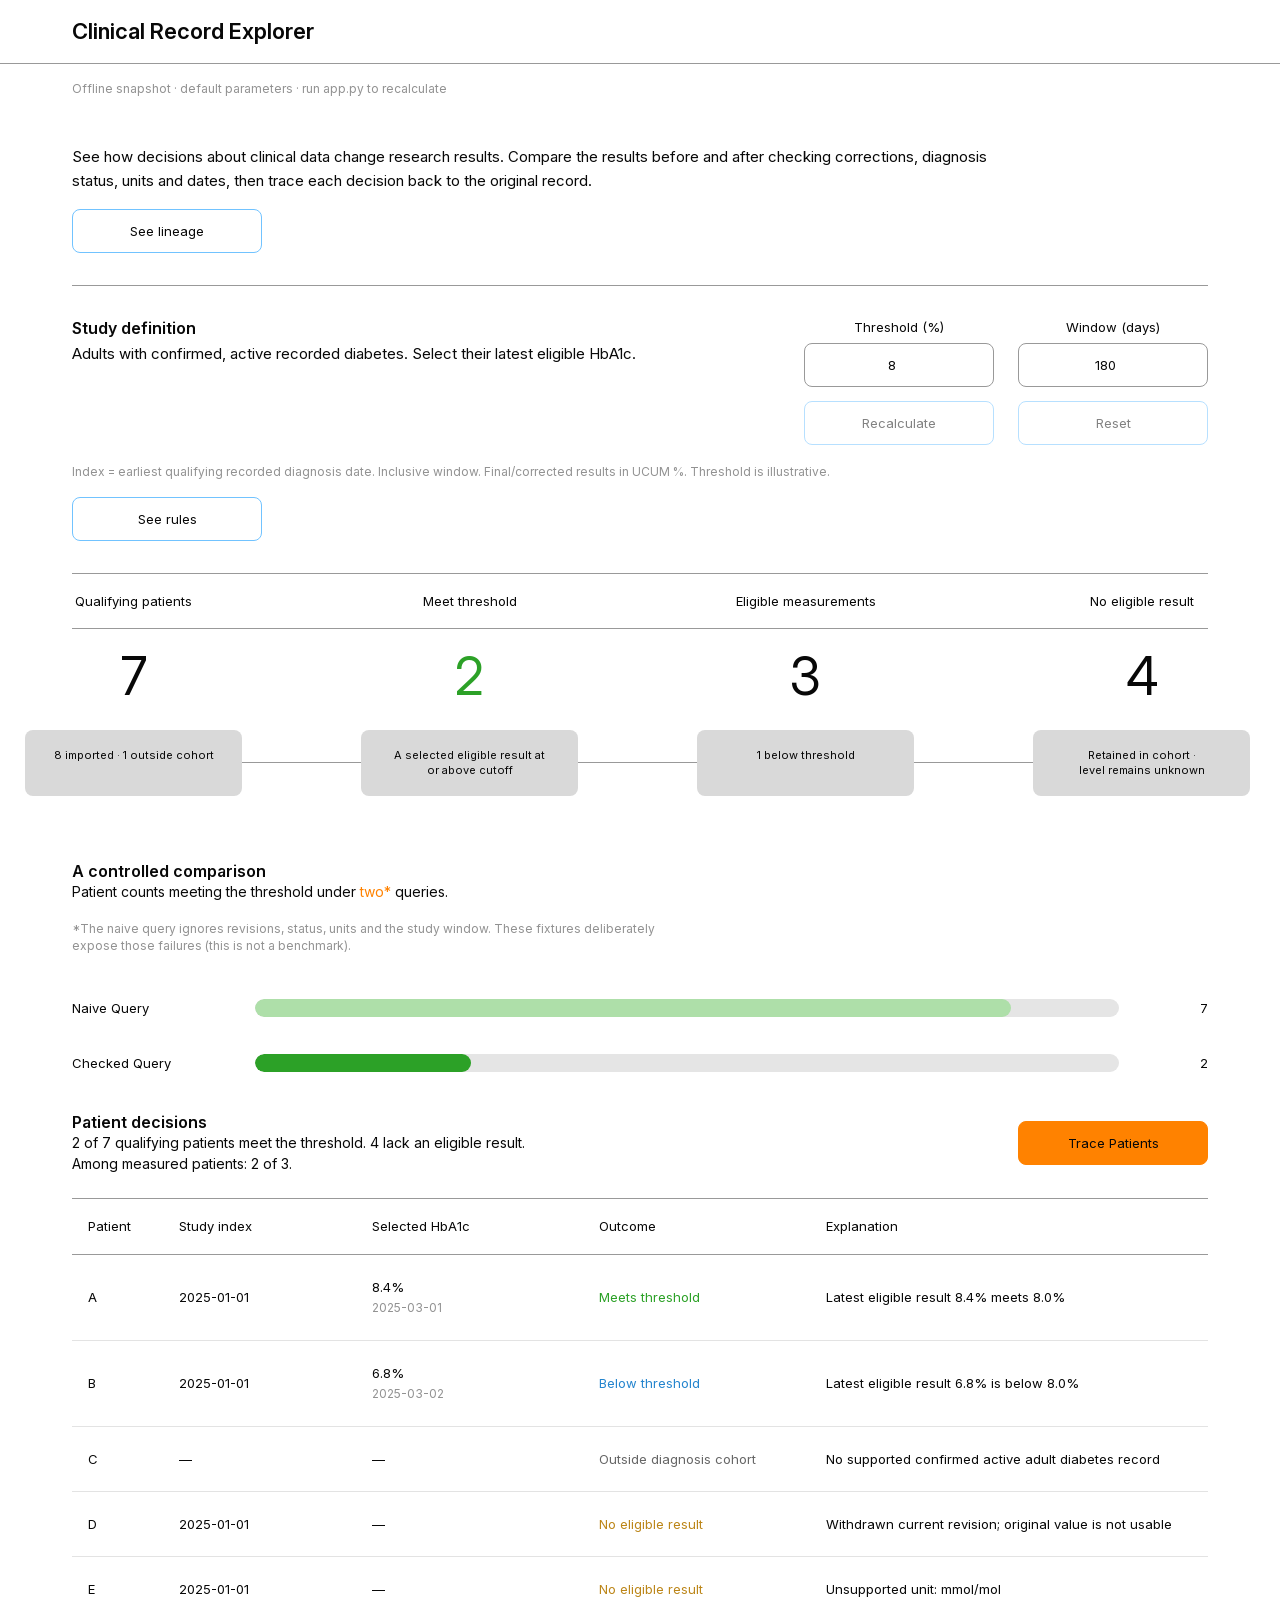
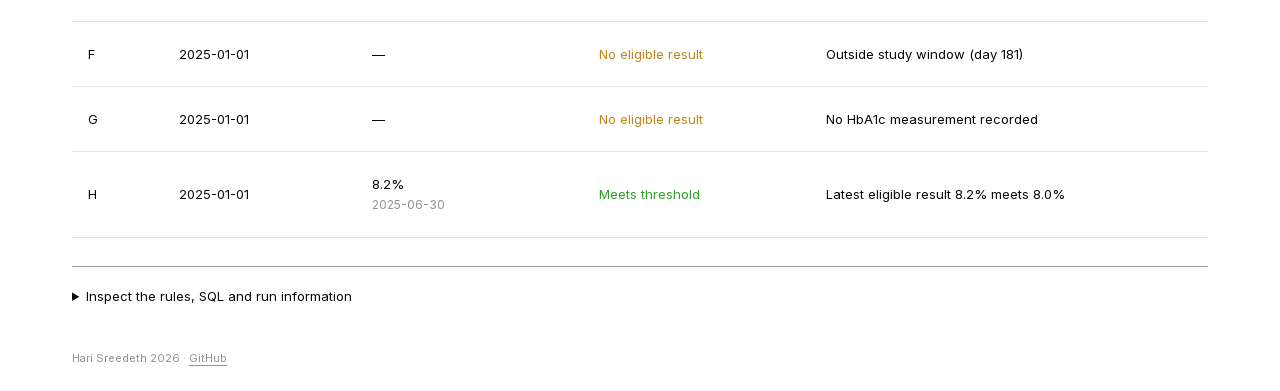
==== commit f9aae3f7: "demo checks." ====
--- a/Preview.html
+++ b/Preview.html
@@ -2,28 +2,68 @@
 <html lang="en"><head><meta charset="utf-8"><meta name="viewport" content="width=device-width,initial-scale=1"><title>Clinical Record Explorer</title><link rel="icon" href="data:,"><style>@font-face{font-family:Inter;src:url('[data-uri]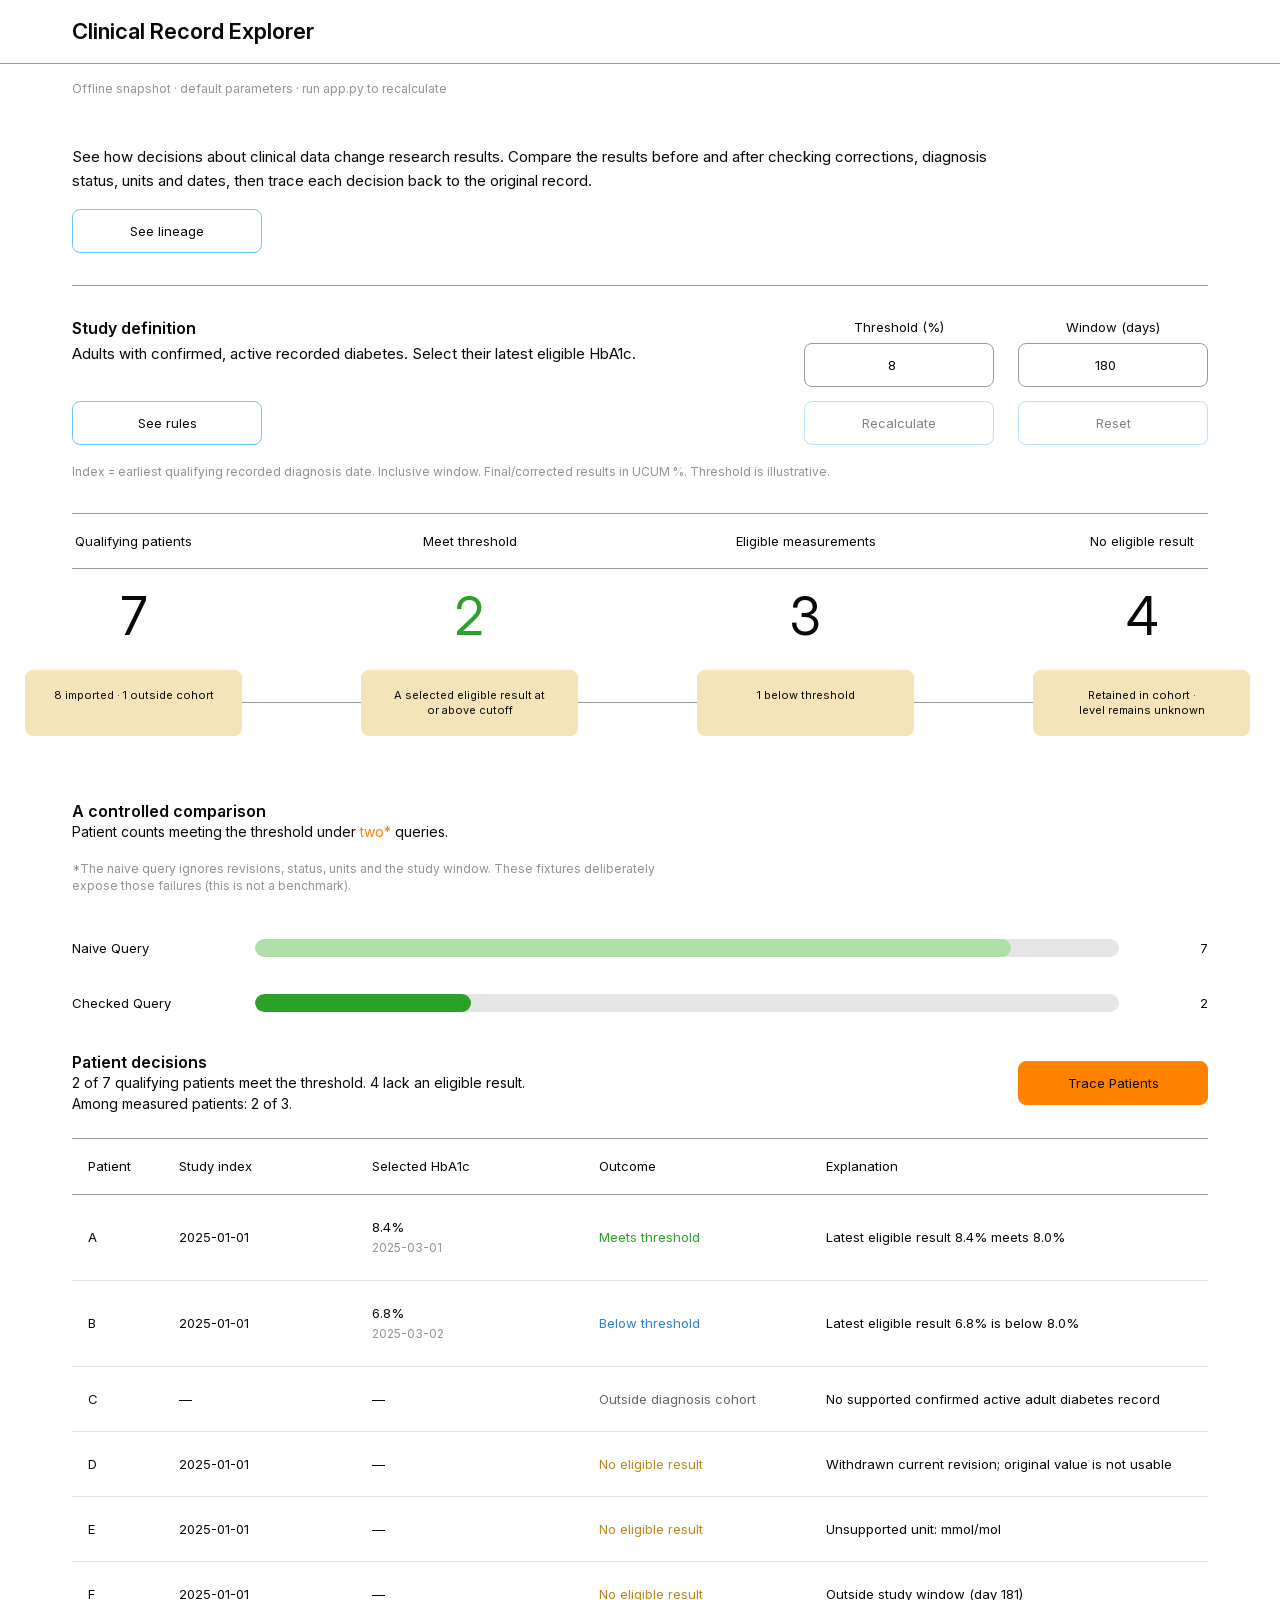
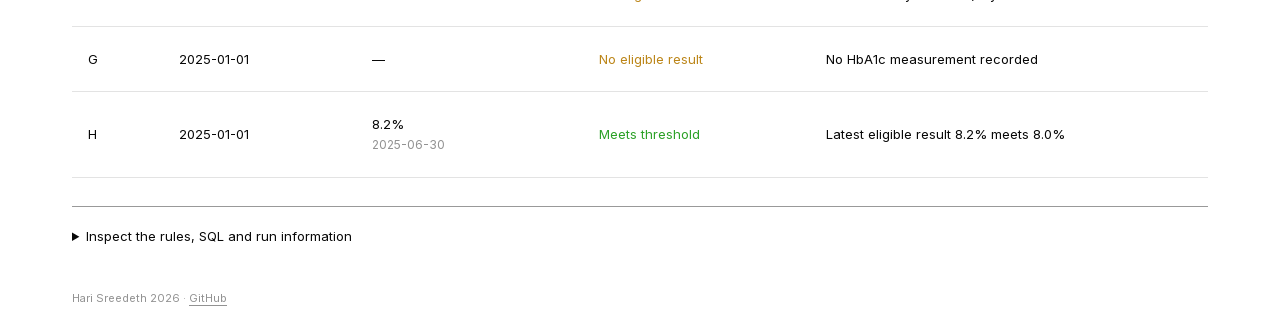
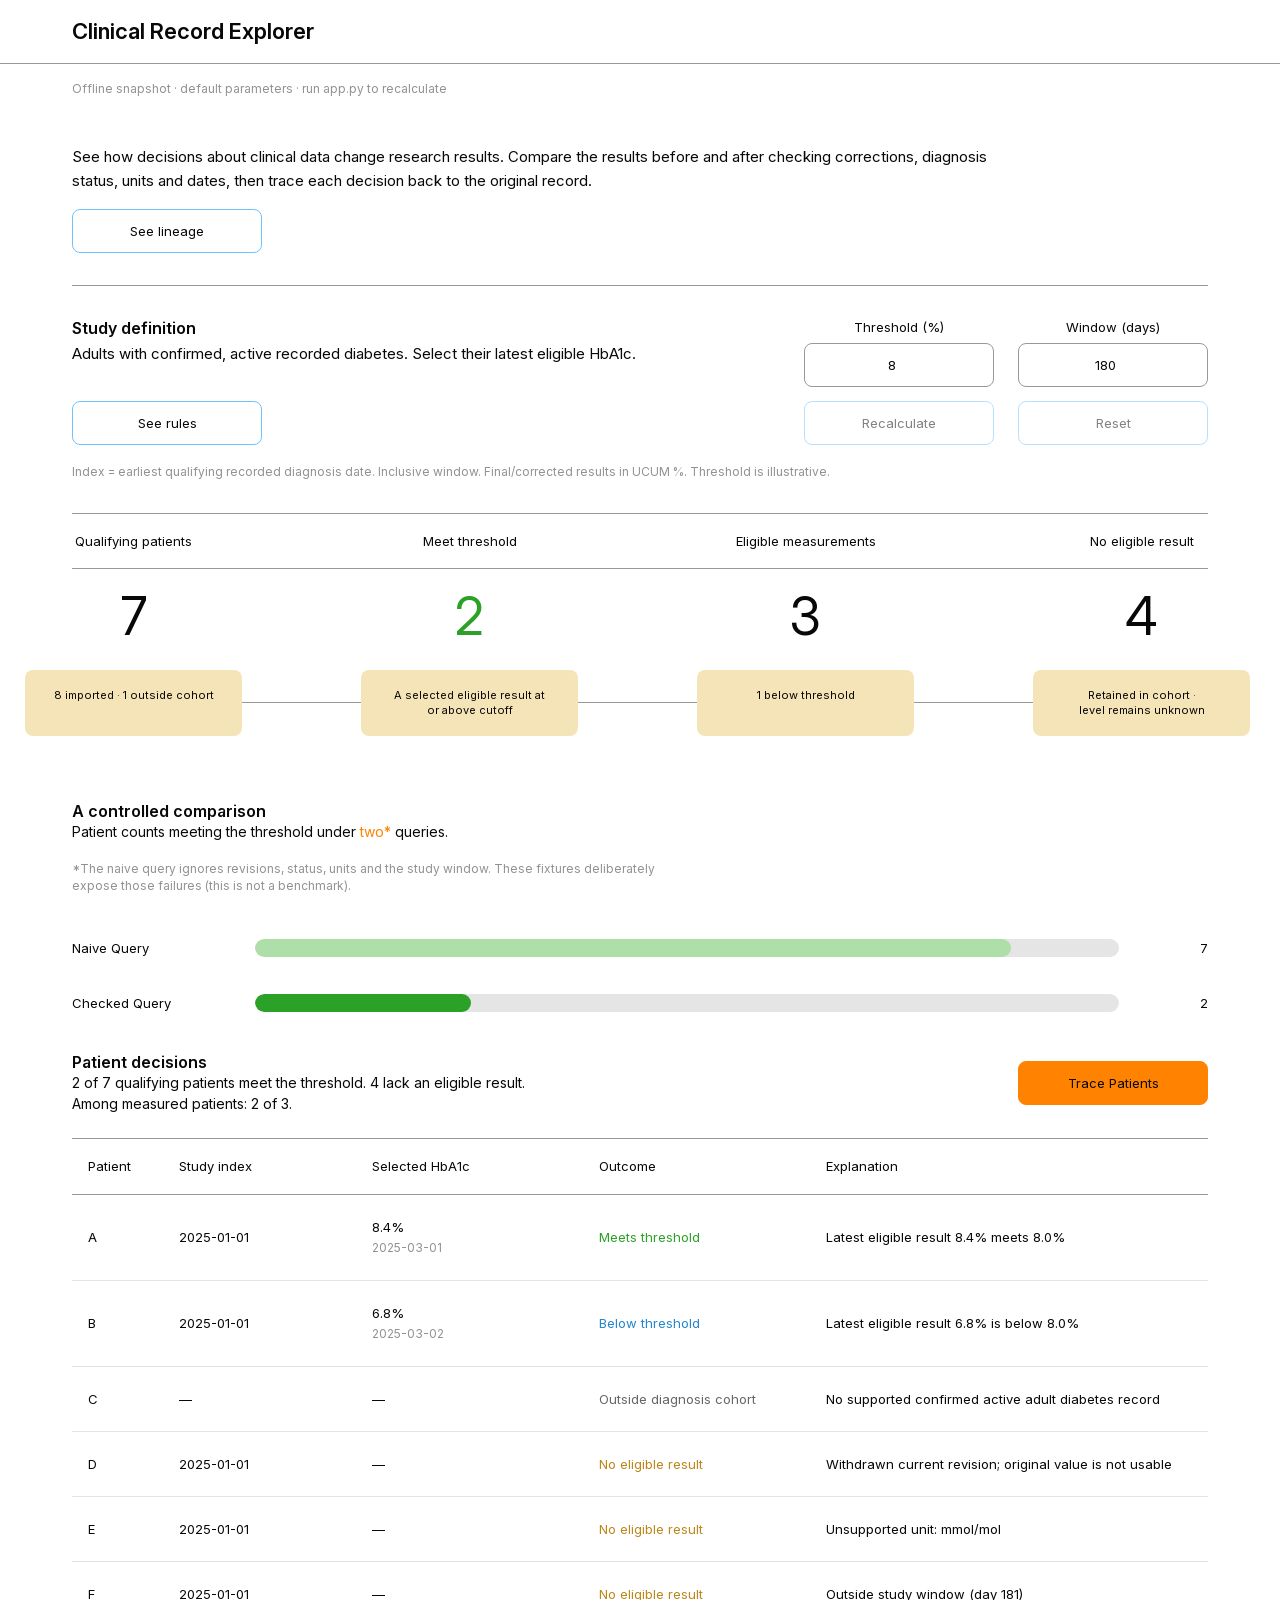
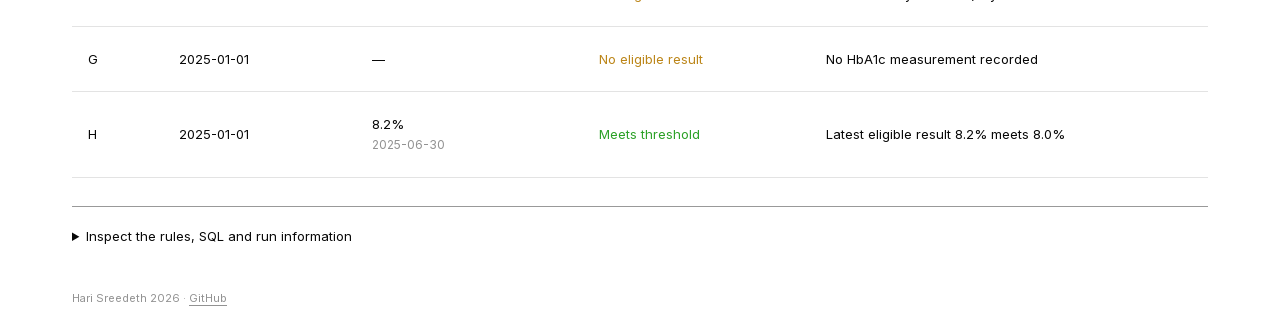
